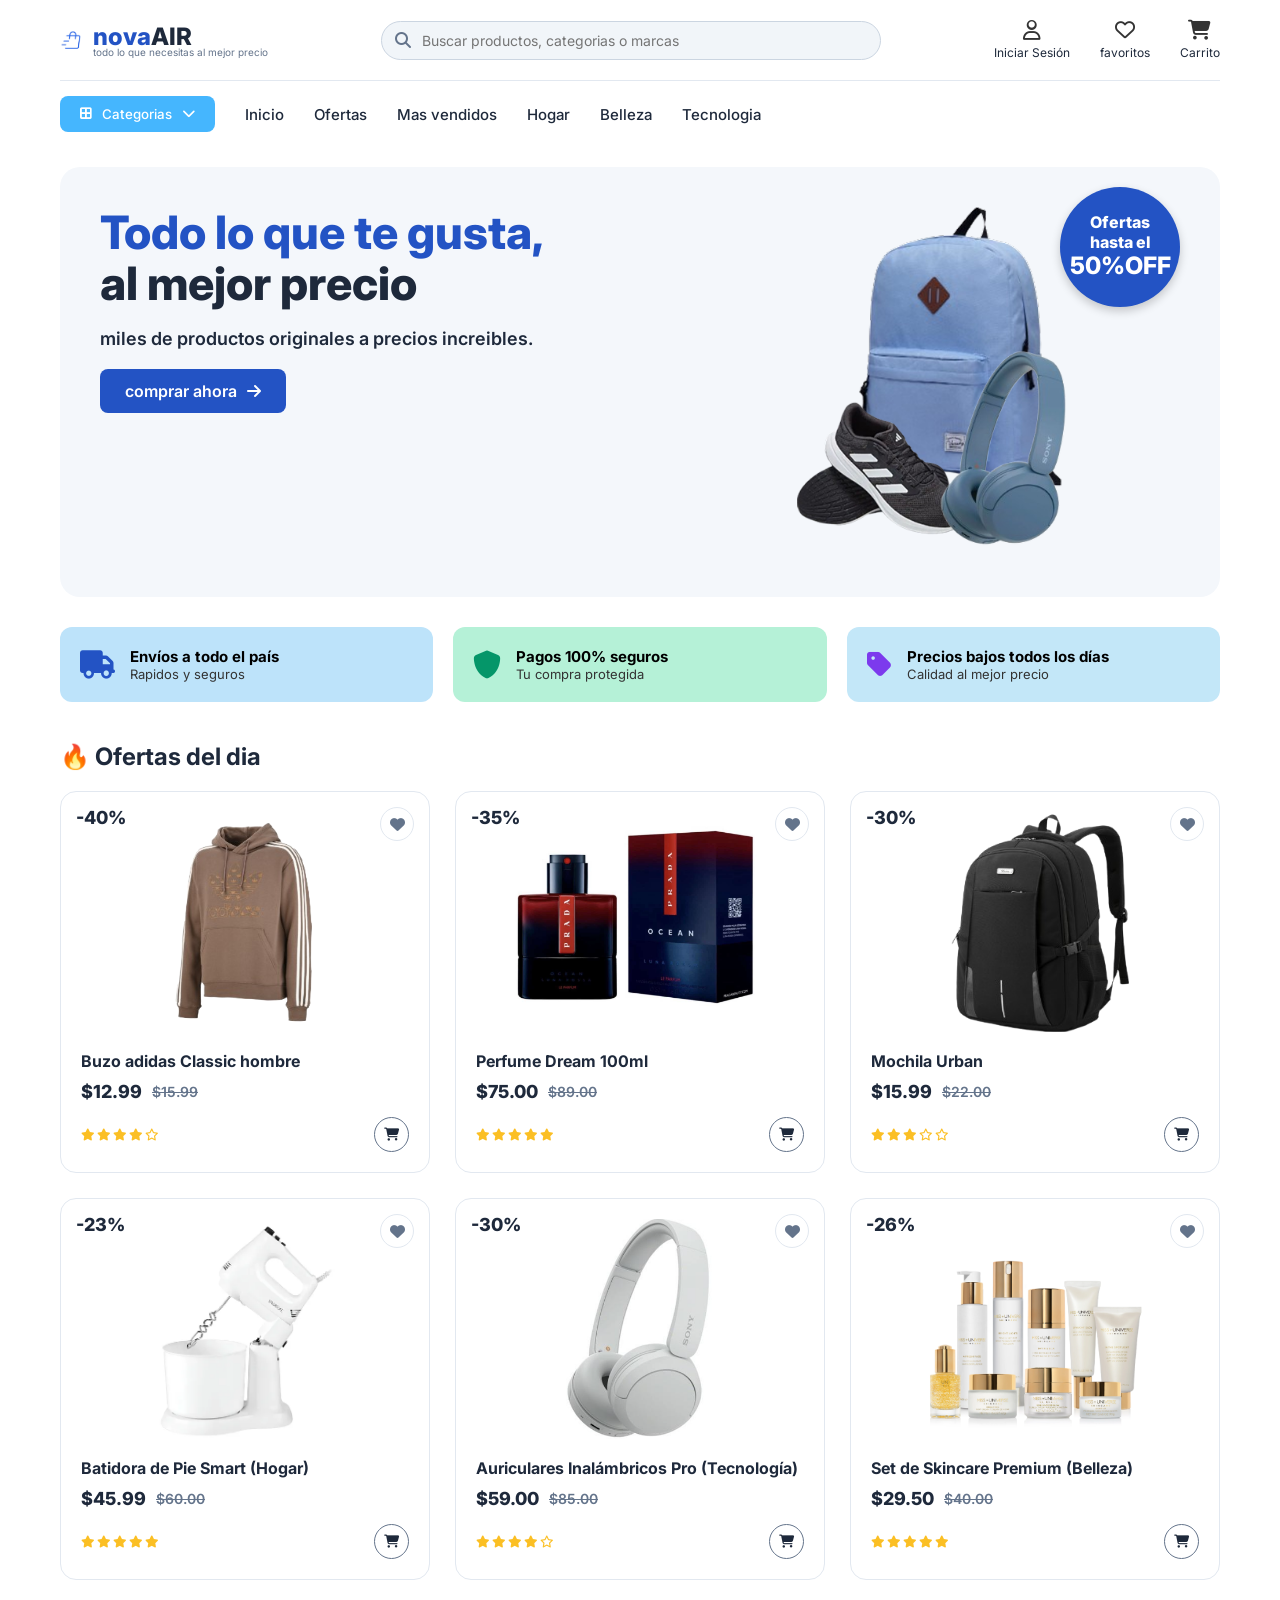
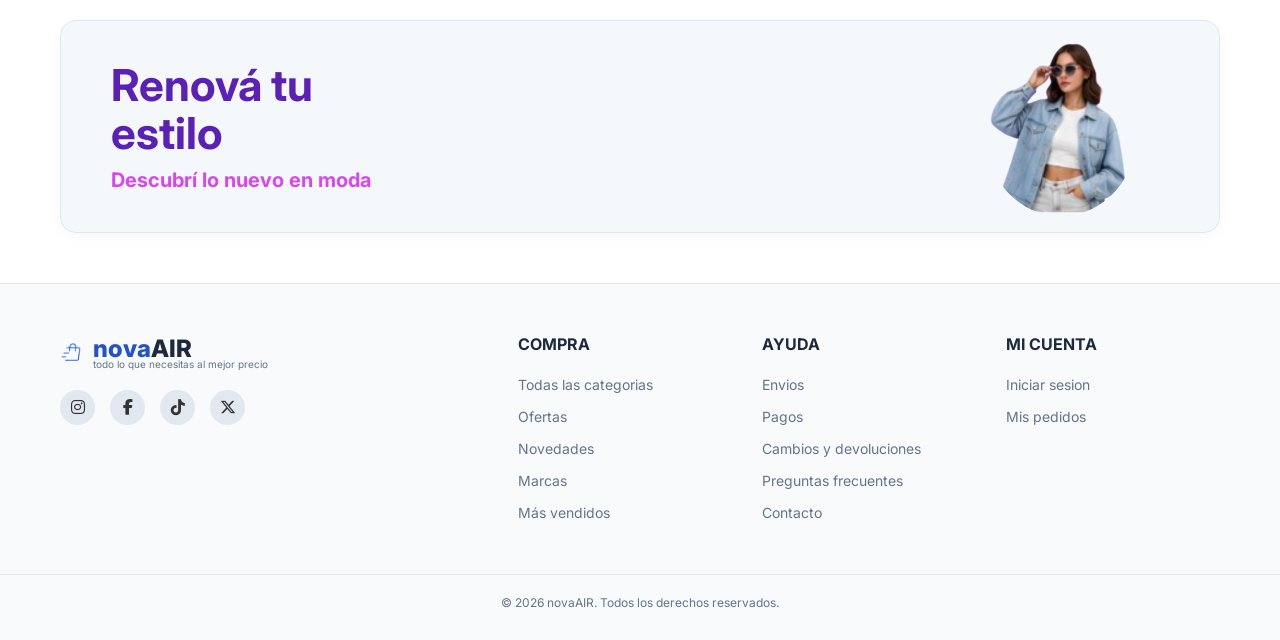
==== index.html @ 514050ff "Bastantes cambios" ====
<!DOCTYPE html>
<html lang="es">
<head>
    <meta charset="UTF-8">
    <meta name="viewport" content="width=device-width, initial-scale=1.0">
    <title>novaAIR - Tienda Online</title>
    <!-- Fuente de Google Fonts -->
    <link href="https://fonts.googleapis.com/css2?family=Inter:wght@400;500;600;700;800&display=swap" rel="stylesheet">
    <!-- Iconos de FontAwesome -->
<link rel="stylesheet" href="https://cdnjs.cloudflare.com/ajax/libs/font-awesome/6.5.2/css/all.min.css">
    <style>
        /* ================= VARIABLES Y RESET ================= */
        :root {
            --primary-blue: #2353C4;
            --light-blue: #45B6FE;
            --bg-light: #F4F7FB;
            --text-dark: #1E293B;
            --text-gray: #64748B;
            --border-color: #E2E8F0;
            --success-green: #059669;
            --danger-red: #E11D48;
        }

        * {
            margin: 0;
            padding: 0;
            box-sizing: border-box;
            font-family: 'Inter', sans-serif;
        }

        body {
            background-color: #ffffff;
            color: var(--text-dark);
        }

        a {
            text-decoration: none;
            color: inherit;
        }

        ul {
            list-style: none;
        }

        button {
            font-family: 'Inter', sans-serif;
        }

        .container {
            max-width: 1200px;
            margin: 0 auto;
            padding: 0 20px;
        }

        /* ================= HEADER ================= */
        .top-header {
            display: flex;
            justify-content: space-between;
            align-items: center;
            padding: 20px 0;
            border-bottom: 1px solid var(--border-color);
        }

        .logo {
            display: flex;
            align-items: center;
            gap: 10px;
        }

        .logo-icon-fallback {
            color: var(--primary-blue);
            font-size: 24px;
        }

        .logo h1 {
            font-size: 24px;
            font-weight: 800;
            color: var(--primary-blue);
            margin-bottom: -5px;
        }

        .logo span {
            color: var(--text-dark);
        }

        .logo p {
            font-size: 10px;
            color: var(--text-gray);
        }
/* --- ESTILOS DEL BUSCADOR UNIFICADO --- */
.search-bar {
    flex: 1;
    max-width: 500px;
    position: relative;
}

.search-bar input {
    width: 100%;
    padding: 10px 16px 10px 40px;
    border-radius: 20px;
    border: 1px solid #CBD5E1;
    background-color: #F1F5F9;
    font-size: 14px;
    outline: none;
}

.search-bar i {
    position: absolute;
    left: 14px;
    top: 50%;
    transform: translateY(-50%);
    color: var(--text-gray); 
}
       
        .user-actions {
            display: flex;
            gap: 30px;
        }

        .action-item {
            display: flex;
            flex-direction: column;
            align-items: center;
            font-size: 12px;
            color: var(--text-dark);
            cursor: pointer;
            background: none;
            border: none;
            position: relative;
        }

        .action-item i {
            font-size: 20px;
            margin-bottom: 5px;
            color: #333;
        }

        .action-item span {
            white-space: nowrap;
            max-width: 90px;
            overflow: hidden;
            text-overflow: ellipsis;
        }

        .badge-count {
            position: absolute;
            top: -6px;
            right: 8px;
            background-color: var(--danger-red);
            color: white;
            font-size: 10px;
            font-weight: 700;
            width: 16px;
            height: 16px;
            border-radius: 50%;
            display: flex;
            align-items: center;
            justify-content: center;
        }

        /* ================= NAVEGACIÓN ================= */
        .navbar {
            display: flex;
            align-items: center;
            padding: 15px 0;
            gap: 30px;
        }

        .btn-categories {
            background-color: var(--light-blue);
            color: white;
            border: none;
            padding: 10px 20px;
            border-radius: 8px;
            font-weight: 500;
            display: flex;
            align-items: center;
            gap: 10px;
            cursor: pointer;
        }

        .nav-links {
            display: flex;
            gap: 30px;
            font-weight: 500;
            font-size: 15px;
        }

        /* ================= HERO SECTION ================= */
        .hero {
            background-color: var(--bg-light);
            border-radius: 20px;
            padding: 40px;
            display: flex;
            justify-content: space-between;
            margin-top: 20px;
            position: relative;
            overflow: hidden;
        }

        .hero-content {
            max-width: 50%;
            z-index: 2;
        }

        .hero h2 {
            font-size: 46px;
            font-weight: 800;
            color: var(--primary-blue);
            line-height: 1.1;
        }

        .hero h2 span {
            color: var(--text-dark);
            display: block;
        }

        .hero p {
            margin: 20px 0;
            font-size: 18px;
            font-weight: 600;
        }

        .btn-primary {
            background-color: var(--primary-blue);
            color: white;
            padding: 12px 25px;
            border-radius: 8px;
            border: none;
            font-weight: 600;
            font-size: 16px;
            display: inline-flex;
            align-items: center;
            gap: 10px;
            cursor: pointer;
        }

        .hero-image-placeholder {
            width: 450px;
            height: 350px;
            background: url('../Assets/banner 1.png') no-repeat center center;
            background-size: contain;
            position: relative;
            z-index: 1;
        }

        .hero-badge {
            position: absolute;
            top: 20px;
            right: 40px;
            background-color: var(--primary-blue);
            color: white;
            width: 120px;
            height: 120px;
            border-radius: 50%;
            display: flex;
            flex-direction: column;
            justify-content: center;
            align-items: center;
            font-weight: 800;
            text-align: center;
            line-height: 1.2;
            box-shadow: 0 4px 10px rgba(0,0,0,0.2);
            z-index: 3;
        }

        .hero-badge span {
            font-size: 24px;
        }

        /* ================= BANNERS DE BENEFICIOS ================= */
        .benefits-banner {
            display: flex;
            gap: 20px;
            margin-top: 30px;
        }

        .benefit-card {
            flex: 1;
            padding: 20px;
            border-radius: 12px;
            display: flex;
            align-items: center;
            gap: 15px;
            cursor: pointer;
            border: none;
            text-align: left;
            transition: transform 0.3s ease, box-shadow 0.3s ease;
        }

        .benefit-card:hover {
            transform: translateY(-5px);
            box-shadow: 0 8px 15px rgba(0,0,0,0.1);
        }

        .benefit-card.blue { background-color: #BDE3FA; }
        .benefit-card.green { background-color: #B5F1D7; }
        .benefit-card.light { background-color: #C3E7F8; }

        .benefit-icon {
            font-size: 28px;
            color: var(--primary-blue);
            display: flex;
            align-items: center;
            justify-content: center;
        }

        .benefit-card.green .benefit-icon {
            color: #059669;
        }
        .benefit-card.light .benefit-icon {
             color: #7C3AED;
        }

        .benefit-text h4 {
            font-size: 15px;
            font-weight: 700;
        }
        .benefit-text p {
            font-size: 13px;
            color: #333;
        }

        /* ================= VENTANA EMERGENTE (MODAL) BASE ================= */
        .modal-overlay {
            display: none;
            position: fixed;
            top: 0;
            left: 0;
            width: 100%;
            height: 100%;
            background-color: rgba(0, 0, 0, 0.5);
            z-index: 9999;
            justify-content: center;
            align-items: center;
            opacity: 0;
            transition: opacity 0.3s ease;
            padding: 20px;
        }

        .modal-overlay.active {
            display: flex;
            opacity: 1;
        }

        .modal-box {
            background-color: #ffffff;
            padding: 30px;
            border-radius: 16px;
            width: 100%;
            max-width: 400px;
            text-align: center;
            position: relative;
            box-shadow: 0 15px 30px rgba(0,0,0,0.2);
            transform: translateY(-30px);
            transition: transform 0.3s ease;
            max-height: 85vh;
            overflow-y: auto;
        }

        .modal-overlay.active .modal-box {
            transform: translateY(0);
        }

        .modal-box.modal-wide {
            max-width: 520px;
            text-align: left;
        }

        .modal-close-btn {
            position: absolute;
            top: 15px;
            right: 15px;
            font-size: 24px;
            cursor: pointer;
            color: var(--text-gray);
            transition: color 0.2s;
            line-height: 1;
        }

        .modal-close-btn:hover {
            color: var(--text-dark);
        }

        .modal-box p {
            font-size: 16px;
            line-height: 1.5;
            color: var(--text-dark);
            margin: 20px 0;
            font-weight: 500;
        }

        .modal-icon-top {
            font-size: 40px;
            color: var(--primary-blue);
            margin-bottom: 5px;
        }

        .modal-title {
            font-size: 20px;
            font-weight: 800;
            margin-top: 10px;
        }

        .modal-btn {
            background-color: var(--primary-blue);
            color: white;
            border: none;
            padding: 10px 30px;
            border-radius: 8px;
            font-weight: 600;
            font-size: 15px;
            cursor: pointer;
            transition: background-color 0.3s;
            width: 100%;
        }

        .modal-btn:hover {
            background-color: #1a4099;
        }

        .modal-btn.secondary {
            background-color: transparent;
            color: var(--text-gray);
            border: 1px solid var(--border-color);
            margin-top: 10px;
        }
        .modal-btn.secondary:hover {
            background-color: var(--bg-light);
        }

        /* ================= LOGIN / REGISTRO ================= */
        .form-group {
            text-align: left;
            margin-bottom: 15px;
        }
        .form-group label {
            display: block;
            font-size: 13px;
            font-weight: 600;
            margin-bottom: 6px;
            color: var(--text-gray);
        }
        .form-group input {
            width: 100%;
            padding: 10px 14px;
            border-radius: 8px;
            border: 1px solid var(--border-color);
            font-size: 14px;
            outline: none;
        }
        .form-group input:focus {
            border-color: var(--primary-blue);
        }
        .form-error {
            color: var(--danger-red);
            font-size: 13px;
            font-weight: 600;
            margin: -10px 0 12px;
            display: none;
        }
        .form-switch {
            text-align: center;
            font-size: 13px;
            color: var(--text-gray);
            margin-top: 15px;
        }
        .form-switch a {
            color: var(--primary-blue);
            font-weight: 700;
            cursor: pointer;
        }

        /* ================= FAVORITOS / CARRITO LISTA ================= */
        .list-empty {
            text-align: center;
            color: var(--text-gray);
            padding: 30px 10px;
        }
        .list-empty i {
            font-size: 36px;
            margin-bottom: 10px;
            display: block;
            color: var(--border-color);
        }

        .mini-item {
            display: flex;
            align-items: center;
            gap: 12px;
            padding: 12px 0;
            border-bottom: 1px solid var(--border-color);
        }
        .mini-item:last-child {
            border-bottom: none;
        }
        .mini-item-icon {
            width: 55px;
            height: 55px;
            border-radius: 10px;
            background: var(--bg-light);
            display: flex;
            align-items: center;
            justify-content: center;
            font-size: 22px;
            color: var(--primary-blue);
            flex-shrink: 0;
        }
        .mini-item-info {
            flex: 1;
            min-width: 0;
        }
        .mini-item-info h5 {
            font-size: 14px;
            font-weight: 700;
            margin-bottom: 3px;
            white-space: nowrap;
            overflow: hidden;
            text-overflow: ellipsis;
        }
        .mini-item-info p {
            font-size: 13px;
            color: var(--text-gray);
            font-weight: 600;
            margin: 0;
        }
        .mini-item-actions {
            display: flex;
            align-items: center;
            gap: 8px;
        }
        .qty-btn {
            width: 24px;
            height: 24px;
            border-radius: 50%;
            border: 1px solid var(--border-color);
            background: white;
            cursor: pointer;
            font-size: 12px;
            display: flex;
            align-items: center;
            justify-content: center;
        }
        .qty-value {
            font-size: 13px;
            font-weight: 700;
            min-width: 16px;
            text-align: center;
        }
        .remove-btn {
            background: none;
            border: none;
            color: var(--danger-red);
            cursor: pointer;
            font-size: 15px;
            margin-left: 4px;
        }

        .cart-total-row {
            display: flex;
            justify-content: space-between;
            align-items: center;
            padding: 15px 0;
            font-weight: 800;
            font-size: 17px;
            border-top: 2px solid var(--text-dark);
            margin-top: 5px;
        }

        /* ================= CONFIRMACIÓN DE COMPRA ================= */
        .order-success-icon {
            width: 70px;
            height: 70px;
            border-radius: 50%;
            background: #D1FAE5;
            color: var(--success-green);
            display: flex;
            align-items: center;
            justify-content: center;
            font-size: 34px;
            margin: 0 auto 15px;
        }
        .order-number {
            background: var(--bg-light);
            border-radius: 10px;
            padding: 12px;
            font-weight: 700;
            font-size: 15px;
            color: var(--primary-blue);
            margin: 10px 0 20px;
        }

        /* ================= OFERTAS DEL DÍA ================= */
        .section-title {
            margin: 40px 0 20px;
            font-size: 24px;
            display: flex;
            align-items: center;
            gap: 10px;
        }

        .products-grid {
            display: grid;
            grid-template-columns: repeat(3, 1fr);
            gap: 25px;
        }

        .product-card {
            border: 1px solid var(--border-color);
            border-radius: 16px;
            padding: 20px;
            position: relative;
            background: white;
            transition: box-shadow 0.3s ease;
        }

        .product-card:hover {
            box-shadow: 0 10px 25px rgba(0,0,0,0.05);
        }

        .discount-badge {
            position: absolute;
            top: 15px;
            left: 15px;
            font-size: 18px;
            font-weight: 800;
            color: var(--text-dark);
            z-index: 10;
        }

        .favorite-toggle {
            position: absolute;
            top: 15px;
            right: 15px;
            z-index: 10;
            background: white;
            border: 1px solid var(--border-color);
            width: 34px;
            height: 34px;
            border-radius: 50%;
            display: flex;
            align-items: center;
            justify-content: center;
            cursor: pointer;
            color: var(--text-gray);
            font-size: 15px;
            transition: transform 0.15s ease, color 0.2s ease, border-color 0.2s ease;
        }
        .favorite-toggle:hover {
            transform: scale(1.08);
        }
        .favorite-toggle.active {
            color: var(--danger-red);
            border-color: var(--danger-red);
        }

        .product-image {
            width: 100%;
            height: 220px;
            object-fit: contain;
            margin-bottom: 15px;
        }

        .product-title {
            font-size: 16px;
            font-weight: 700;
            margin-bottom: 10px;
        }

        .product-prices {
            display: flex;
            align-items: center;
            gap: 10px;
            margin-bottom: 15px;
        }

        .price-current {
            font-size: 18px;
            font-weight: 800;
        }

        .price-old {
            font-size: 14px;
            color: var(--text-gray);
            text-decoration: line-through;
            font-weight: 600;
        }

        .product-footer {
            display: flex;
            justify-content: space-between;
            align-items: center;
        }

        .stars {
            color: #FBBF24;
            font-size: 12px;
        }

        .stars i { margin-right: 2px; }

        .btn-cart {
            background: transparent;
            border: 1px solid var(--text-gray);
            border-radius: 50%;
            width: 35px;
            height: 35px;
            display: flex;
            align-items: center;
            justify-content: center;
            cursor: pointer;
            color: var(--text-dark);
            transition: background-color 0.2s ease, color 0.2s ease, border-color 0.2s ease;
        }
        .btn-cart:hover {
            background-color: var(--primary-blue);
            border-color: var(--primary-blue);
            color: white;
        }
        .btn-cart.added {
            background-color: var(--success-green);
            border-color: var(--success-green);
            color: white;
        }

        /* ================= BANNER RENOVÁ TU ESTILO ================= */
        .promo-banner {
            background: #F4F8FB;
            border: 1px solid #E2E8F0;
            box-shadow: 0 4px 15px rgba(0,0,0,0.03);
            border-radius: 16px;
            margin-top: 40px;
            padding: 40px 50px;
            display: flex;
            justify-content: space-between;
            align-items: center;
            min-height: 200px;
            position: relative;
            overflow: hidden;
        }

        .promo-text h3 {
            font-size: 44px;
            color: #5B21B6;
            line-height: 1.1;
        }

        .promo-text p {
            font-size: 20px;
            color: #D946EF;
            font-weight: 700;
            margin-top: 10px;
        }

        .promo-image {
            position: absolute;
            right: 80px;
            top: 50%;
            transform: translateY(-50%);
            height: 85%;
            object-fit: contain;
        }

        /* ================= FOOTER ================= */
        .footer {
            background-color: #F8FAFC;
            padding: 50px 0 30px;
            margin-top: 50px;
            border-top: 1px solid var(--border-color);
        }

        .footer-content {
            display: grid;
            grid-template-columns: 2fr 1fr 1fr 1fr;
            gap: 30px;
        }

        .footer-col h4 {
            font-size: 16px;
            font-weight: 700;
            margin-bottom: 20px;
            text-transform: uppercase;
        }

        .footer-col ul li {
            margin-bottom: 12px;
        }

        .footer-col ul li a,
        .footer-col ul li button {
            color: var(--text-gray);
            font-size: 14px;
            transition: color 0.3s;
            background: none;
            border: none;
            cursor: pointer;
            padding: 0;
            text-align: left;
            font-family: 'Inter', sans-serif;
        }

        .footer-col ul li a:hover,
        .footer-col ul li button:hover {
            color: var(--primary-blue);
        }

        .footer-bottom {
            text-align: center;
            font-size: 12px;
            color: var(--text-gray);
            margin-top: 40px;
            padding-top: 20px;
            border-top: 1px solid var(--border-color);
        }

        .social-icons {
            display: flex;
            gap: 15px;
            margin-top: 20px;
        }

        .social-icons a {
            display: flex;
            align-items: center;
            justify-content: center;
            width: 35px;
            height: 35px;
            background-color: #E2E8F0;
            border-radius: 50%;
            color: #333;
            font-size: 16px;
            transition: background-color 0.2s ease, color 0.2s ease;
        }
        .social-icons a:hover {
            background-color: var(--primary-blue);
            color: white;
        }

        /* Toast de notificación */
        #toast {
            position: fixed;
            bottom: 25px;
            left: 50%;
            transform: translateX(-50%) translateY(20px);
            background: var(--text-dark);
            color: white;
            padding: 12px 22px;
            border-radius: 30px;
            font-size: 14px;
            font-weight: 600;
            display: flex;
            align-items: center;
            gap: 10px;
            z-index: 10000;
            opacity: 0;
            pointer-events: none;
            transition: opacity 0.25s ease, transform 0.25s ease;
        }
        #toast.show {
            opacity: 1;
            transform: translateX(-50%) translateY(0);
        }
        #toast i {
            color: #34D399;
        }
    </style>
</head>
<body>

    <div class="container">
        <!-- HEADER PRINCIPAL -->
        <header class="top-header">
            <a href="index.html" class="logo" style="text-decoration:none;">
                <img src="../Assets/Logo nova air.png" alt="Icono novaAIR" style="height: 24px;">
                <div>
                    <h1>nova<span>AIR</span></h1>
                    <p>todo lo que necesitas al mejor precio</p>
                </div>
            </a>

            <div class="search-bar">
                <div class="search-icon-bg">
                    <i class="fa-solid fa-magnifying-glass"></i>
                </div>
                <input type="text" placeholder="Buscar productos, categorias o marcas">
            </div>

            <div class="user-actions">
                <button class="action-item" id="btnLogin" onclick="onUserIconClick()">
                    <i class="fa-regular fa-user"></i>
                    <span id="userLabel">Iniciar Sesión</span>
                </button>
                <button class="action-item" onclick="abrirFavoritos()">
                    <i class="fa-regular fa-heart"></i>
                    <span>favoritos</span>
                    <span class="badge-count" id="favBadge" style="display:none;">0</span>
                </button>
                <button class="action-item" onclick="abrirCarrito()">
                    <i class="fa-solid fa-cart-shopping"></i>
                    <span>Carrito</span>
                    <span class="badge-count" id="cartBadge" style="display:none;">0</span>
                </button>
            </div>
        </header>

        <!-- BARRA DE NAVEGACIÓN -->
        <nav class="navbar">
            <button class="btn-categories">
                <i class="fa-solid fa-border-all"></i> Categorias <i class="fa-solid fa-chevron-down"></i>
            </button>
            <ul class="nav-links">
                <li><a href="index.html">Inicio</a></li>
                <li><a href="ofertas.html">Ofertas</a></li>
                <li><a href="mas-vendidos.html">Mas vendidos</a></li>
                <li><a href="hogar.html">Hogar</a></li>
                <li><a href="ofertas.html">Belleza</a></li>
                <li><a href="tecnologia.html">Tecnologia</a></li>
            </ul>
        </nav>

        <main>
            <!-- SECCIÓN HERO -->
            <section class="hero">
                <div class="hero-content">
                    <h2>Todo lo que te gusta,<br><span>al mejor precio</span></h2>
                    <p>miles de productos originales a precios increibles.</p>
                    <button class="btn-primary" onclick="document.getElementById('ofertas').scrollIntoView({behavior:'smooth'})">
                        comprar ahora <i class="fa-solid fa-arrow-right"></i>
                    </button>
                </div>

                <div class="hero-image-placeholder"></div>

                <div class="hero-badge">
                    Ofertas<br>hasta el<br><span>50%OFF</span>
                </div>
            </section>

            <!-- BANNERS DE BENEFICIOS -->
            <section class="benefits-banner">
                <button class="benefit-card blue" onclick="mostrarInfo('fa-solid fa-truck', 'Envíos a todo el país', '¡Recibe tus productos en la puerta de tu casa en menos de 24/48 horas para que disfrutes tu compra cuanto antes!')">
                    <div class="benefit-icon"><i class="fa-solid fa-truck"></i></div>
                    <div class="benefit-text">
                        <h4>Envíos a todo el país</h4>
                        <p>Rapidos y seguros</p>
                    </div>
                </button>

                <button class="benefit-card green" onclick="mostrarInfo('fa-solid fa-shield', 'Pagos 100% seguros', 'Utilizamos tecnología de encriptación avanzada. Tus datos y tu dinero están totalmente protegidos en cada transacción.')">
                    <div class="benefit-icon"><i class="fa-solid fa-shield"></i></div>
                    <div class="benefit-text">
                        <h4>Pagos 100% seguros</h4>
                        <p>Tu compra protegida</p>
                    </div>
                </button>

                <button class="benefit-card light" onclick="mostrarInfo('fa-solid fa-tag', 'Precios bajos todos los días', '¿No era lo que esperabas? Tienes 30 días para devolver o cambiar tu producto sin ningún costo adicional ni papeleos.')">
                    <div class="benefit-icon"><i class="fa-solid fa-tag"></i></div>
                    <div class="benefit-text">
                        <h4>Precios bajos todos los días</h4>
                        <p>Calidad al mejor precio</p>
                    </div>
                </button>
            </section>

            <!-- OFERTAS DEL DÍA -->
            <h3 class="section-title" id="ofertas">🔥 Ofertas del dia</h3>
            <section class="products-grid" id="productsGrid">
                <!-- Los productos se generan dinámicamente con JavaScript -->
            </section>

            <!-- BANNER INFERIOR -->
            <section class="promo-banner">
                <div class="promo-text">
                    <h3>Renová tu<br>estilo</h3>
                    <p>Descubrí lo nuevo en moda</p>
                </div>
                <img src="Assets/chica banner 2.png" alt="Moda" class="promo-image" style="object-fit: cover; border-radius: 50%;">
            </section>
        </main>
    </div>

    <!-- FOOTER -->
    <footer class="footer">
        <div class="container footer-content">
            <div class="footer-col">
                <div class="logo">
<img src="../Assets/Logo nova air.png" alt="Icono novaAIR" style="height: 24px;">                    <div>
                        <h1>nova<span>AIR</span></h1>
                        <p>todo lo que necesitas al mejor precio</p>
                    </div>
                </div>
                <div class="social-icons">
                    <a href="https://www.instagram.com" target="_blank" rel="noopener noreferrer" title="Instagram"><i class="fa-brands fa-instagram"></i></a>
                    <a href="https://www.facebook.com" target="_blank" rel="noopener noreferrer" title="Facebook"><i class="fa-brands fa-facebook-f"></i></a>
                    <a href="https://www.tiktok.com" target="_blank" rel="noopener noreferrer" title="TikTok"><i class="fa-brands fa-tiktok"></i></a>
                    <a href="https://www.x.com" target="_blank" rel="noopener noreferrer" title="X (Twitter)"><i class="fa-brands fa-x-twitter"></i></a>
                </div>
            </div>

            <div class="footer-col">
                <h4>COMPRA</h4>
                <ul>
                    <li><button onclick="document.querySelector('.btn-categories').click()">Todas las categorias</button></li>
                    <li><a href="ofertas.html">Ofertas</a></li>
                    <li><button onclick="mostrarInfo('fa-solid fa-sparkles', 'Novedades', 'Todas las semanas sumamos productos nuevos a nuestro catálogo. ¡Volvé pronto para verlos primero!')">Novedades</button></li>
                    <li><button onclick="mostrarInfo('fa-solid fa-copyright', 'Marcas', 'Trabajamos únicamente con marcas originales y proveedores verificados para garantizar la calidad de cada producto.')">Marcas</button></li>
                    <li><a href="mas-vendidos.html">Más vendidos</a></li>
                </ul>
            </div>

            <div class="footer-col">
                <h4>AYUDA</h4>
                <ul>
                    <li><button onclick="mostrarInfo('fa-solid fa-truck', 'Envíos', 'Realizamos envíos a todo el país en 24/48 horas. El costo de envío se calcula automáticamente al finalizar tu compra según tu ubicación.')">Envios</button></li>
                    <li><button onclick="mostrarInfo('fa-solid fa-credit-card', 'Pagos', 'Aceptamos tarjetas de crédito, débito y pagos contra entrega. Todas las transacciones están protegidas con encriptación de extremo a extremo.')">Pagos</button></li>
                    <li><button onclick="mostrarInfo('fa-solid fa-rotate-left', 'Cambios y devoluciones', 'Tienes 30 días desde la recepción de tu pedido para solicitar un cambio o devolución sin costo adicional.')">Cambios y devoluciones</button></li>
                    <li><button onclick="mostrarInfo('fa-solid fa-circle-question', 'Preguntas frecuentes', '¿Tienes dudas sobre tu pedido, pagos o envíos? Visita nuestro centro de ayuda o escríbenos y te responderemos en menos de 24 horas.')">Preguntas frecuentes</button></li>
                    <li><button onclick="mostrarInfo('fa-solid fa-headset', 'Contacto', 'Escríbenos a soporte@novaair.com o al chat en línea, disponible de lunes a sábado de 8:00 a.m. a 6:00 p.m.')">Contacto</button></li>
                </ul>
            </div>

            <div class="footer-col">
                <h4>MI CUENTA</h4>
                <ul>
                    <li><button onclick="onUserIconClick()" id="footerLoginBtn">Iniciar sesion</button></li>
                    <li><button onclick="verPedidos()">Mis pedidos</button></li>
                </ul>
            </div>
        </div>
        <div class="footer-bottom">
            © 2026 novaAIR. Todos los derechos reservados.
        </div>
    </footer>

    <!-- ============ MODAL GENÉRICO DE INFORMACIÓN ============ -->
    <div id="infoModal" class="modal-overlay">
        <div class="modal-box">
            <span class="modal-close-btn" onclick="cerrarModal('infoModal')">&times;</span>
            <i id="infoModalIcon" class="modal-icon-top fa-solid fa-circle-info"></i>
            <h3 id="infoModalTitle" class="modal-title">Información</h3>
            <p id="infoModalText">Este es un mensaje de prueba.</p>
            <button class="modal-btn" onclick="cerrarModal('infoModal')">Aceptar</button>
        </div>
    </div>

    <!-- ============ MODAL DE LOGIN / REGISTRO ============ -->
    <div id="loginModal" class="modal-overlay">
        <div class="modal-box">
            <span class="modal-close-btn" onclick="cerrarModal('loginModal')">&times;</span>
            <i class="fa-regular fa-circle-user modal-icon-top"></i>
            <h3 class="modal-title" id="loginModalTitle">Iniciar sesión</h3>

            <div id="loginFields">
                <div class="form-group" id="nameFieldGroup" style="display:none;">
                    <label>Nombre</label>
                    <input type="text" id="regName" placeholder="Tu nombre">
                </div>
                <div class="form-group">
                    <label>Correo electrónico</label>
                    <input type="email" id="loginEmail" placeholder="tucorreo@ejemplo.com">
                </div>
                <div class="form-group">
                    <label>Contraseña</label>
                    <input type="password" id="loginPassword" placeholder="••••••••">
                </div>
                <p class="form-error" id="loginError">Completa todos los campos para continuar.</p>
                <button class="modal-btn" id="loginSubmitBtn" onclick="procesarLogin()">Iniciar sesión</button>
            </div>

            <p class="form-switch">
                <span id="switchLoginText">¿No tienes cuenta? <a onclick="cambiarModoLogin(true)">Regístrate</a></span>
                <span id="switchRegisterText" style="display:none;">¿Ya tienes cuenta? <a onclick="cambiarModoLogin(false)">Inicia sesión</a></span>
            </p>
        </div>
    </div>

    <!-- ============ MODAL DE SESIÓN ACTIVA ============ -->
    <div id="accountModal" class="modal-overlay">
        <div class="modal-box">
            <span class="modal-close-btn" onclick="cerrarModal('accountModal')">&times;</span>
            <i class="fa-regular fa-circle-user modal-icon-top"></i>
            <h3 class="modal-title">¡Hola, <span id="accountUserName">Usuario</span>!</h3>
            <p>Sesión iniciada correctamente. Desde aquí puedes revisar tus pedidos o cerrar tu sesión.</p>
            <button class="modal-btn" onclick="cerrarModal('accountModal'); verPedidos();">Ver mis pedidos</button>
            <button class="modal-btn secondary" onclick="cerrarSesion()">Cerrar sesión</button>
        </div>
    </div>

    <!-- ============ MODAL DE FAVORITOS ============ -->
    <div id="favModal" class="modal-overlay">
        <div class="modal-box modal-wide">
            <span class="modal-close-btn" onclick="cerrarModal('favModal')">&times;</span>
            <h3 class="modal-title" style="text-align:center; margin-bottom: 10px;"><i class="fa-solid fa-heart" style="color:var(--danger-red);"></i> Tus favoritos</h3>
            <div id="favList"></div>
        </div>
    </div>

    <!-- ============ MODAL DE CARRITO ============ -->
    <div id="cartModal" class="modal-overlay">
        <div class="modal-box modal-wide">
            <span class="modal-close-btn" onclick="cerrarModal('cartModal')">&times;</span>
            <h3 class="modal-title" style="text-align:center; margin-bottom: 10px;"><i class="fa-solid fa-cart-shopping"></i> Tu carrito</h3>
            <div id="cartList"></div>
            <div id="cartTotalWrap" style="display:none;">
                <div class="cart-total-row">
                    <span>Total</span>
                    <span id="cartTotalValue">$0.00</span>
                </div>
                <button class="modal-btn" onclick="irACheckout()">Finalizar compra</button>
            </div>
        </div>
    </div>

    <!-- ============ MODAL DE CONFIRMACIÓN DE COMPRA ============ -->
    <div id="checkoutModal" class="modal-overlay">
        <div class="modal-box">
            <span class="modal-close-btn" onclick="cerrarModal('checkoutModal')">&times;</span>
            <i class="fa-solid fa-box-open modal-icon-top"></i>
            <h3 class="modal-title">Confirmar pedido</h3>
            <p>Estás a punto de comprar <strong id="checkoutCount">0</strong> producto(s) por un total de <strong id="checkoutTotal">$0.00</strong>. Se simulará el pago con tu método guardado.</p>
            <button class="modal-btn" onclick="confirmarCompra()">Confirmar y pagar</button>
            <button class="modal-btn secondary" onclick="cerrarModal('checkoutModal')">Cancelar</button>
        </div>
    </div>

    <!-- ============ MODAL DE ÉXITO DE COMPRA ============ -->
    <div id="successModal" class="modal-overlay">
        <div class="modal-box">
            <span class="modal-close-btn" onclick="cerrarModal('successModal')">&times;</span>
            <div class="order-success-icon"><i class="fa-solid fa-check"></i></div>
            <h3 class="modal-title">¡Compra realizada!</h3>
            <p>Gracias por tu compra. Te enviamos la confirmación a tu correo y comenzaremos a preparar tu pedido.</p>
            <div class="order-number" id="orderNumberText">Pedido #000000</div>
            <button class="modal-btn" onclick="cerrarModal('successModal')">Seguir comprando</button>
        </div>
    </div>

    <!-- ============ MODAL DE MIS PEDIDOS ============ -->
    <div id="ordersModal" class="modal-overlay">
        <div class="modal-box modal-wide">
            <span class="modal-close-btn" onclick="cerrarModal('ordersModal')">&times;</span>
            <h3 class="modal-title" style="text-align:center; margin-bottom: 10px;"><i class="fa-solid fa-receipt"></i> Mis pedidos</h3>
            <div id="ordersList"></div>
        </div>
    </div>

    <!-- Notificación tipo toast -->
    <div id="toast"><i class="fa-solid fa-circle-check"></i><span id="toastText">Listo</span></div>

    <!-- SCRIPT PRINCIPAL -->
    <script>
        /* =====================================================
           ESTADO DE LA APLICACIÓN (en memoria, se reinicia al recargar)
           ===================================================== */
        const state = {
            user: null,              // { name, email }
            favorites: new Set(),    // ids de productos favoritos
            cart: {},                // { id: cantidad }
            orders: [],              // pedidos simulados
            registeredUser: null,    // { name, email, password } — cuenta "registrada" en esta sesión
            loginMode: 'login'       // 'login' | 'register'
        };

        /* Catálogo de productos */
       /* Catálogo de productos */
        const products = [
            {
                id: 'p1',
                title: 'Buzo adidas Classic hombre',
                image: 'Assets/sueter banner 2.png',
                priceCurrent: 12.99,
                priceOld: 15.99,
                discount: '-40%',
                stars: 4
            },
            {
                id: 'p2',
                title: 'Perfume Dream 100ml',
                image: "Assets/Perfume Ocean 100ml.png",
                priceCurrent: 75.00,
                priceOld: 89.00,
                discount: '-35%',
                stars: 5
            },
            {
                id: 'p3',
                title: 'Mochila Urban',
                image: "Assets/mochila negra producto.png",
                priceCurrent: 15.99,
                priceOld: 22.00,
                discount: '-30%',
                stars: 3
            },
            // NUEVA FILA: Hogar, Tecnología y Belleza
            {
                id: 'p4',
                title: 'Batidora de Pie Smart (Hogar)',
                image: "Assets/Batidora Smart .png",
                priceCurrent: 45.99,
                priceOld: 60.00,
                discount: '-23%',
                stars: 5
            },
            {
                id: 'p5',
                title: 'Auriculares Inalámbricos Pro (Tecnología)',
                image: "Assets/Auriculares inalámbricos sony.png",
                priceCurrent: 59.00,
                priceOld: 85.00,
                discount: '-30%',
                stars: 4
            },
            {
                id: 'p6',
                title: 'Set de Skincare Premium (Belleza)',
                image: "Assets/Set de belleza.png",
                priceCurrent: 29.50,
                priceOld: 40.00,
                discount: '-26%',
                stars: 5
            }
        ];

        /* =====================================================
           RENDER DE PRODUCTOS
           ===================================================== */
        function renderStars(count) {
            let html = '';
            for (let i = 0; i < 5; i++) {
                html += i < count ? '<i class="fa-solid fa-star"></i>' : '<i class="fa-regular fa-star"></i>';
            }
            return html;
        }

        function renderProducts() {
            const grid = document.getElementById('productsGrid');
            grid.innerHTML = products.map(p => `
                <article class="product-card">
                    <div class="discount-badge">${p.discount}</div>
                    <button class="favorite-toggle ${state.favorites.has(p.id) ? 'active' : ''}" id="fav-${p.id}" onclick="toggleFavorite('${p.id}')" title="Agregar a favoritos">
                        <i class="fa-solid fa-heart"></i>
                    </button>
                    <img src="${p.image}" alt="${p.title}" class="product-image">
                    <h4 class="product-title">${p.title}</h4>
                    <div class="product-prices">
                        <span class="price-current">$${p.priceCurrent.toFixed(2)}</span>
                        <span class="price-old">$${p.priceOld.toFixed(2)}</span>
                    </div>
                    <div class="product-footer">
                        <div class="stars">${renderStars(p.stars)}</div>
                        <button class="btn-cart" id="cartbtn-${p.id}" onclick="addToCart('${p.id}')" title="Agregar al carrito">
                            <i class="fa-solid fa-cart-shopping"></i>
                        </button>
                    </div>
                </article>
            `).join('');
        }

        /* =====================================================
           UTILIDADES: MODALES Y TOAST
           ===================================================== */
        function abrirModal(id) {
            document.getElementById(id).classList.add('active');
        }
        function cerrarModal(id) {
            document.getElementById(id).classList.remove('active');
        }
        function mostrarInfo(icono, titulo, texto) {
            document.getElementById('infoModalIcon').className = 'modal-icon-top ' + icono;
            document.getElementById('infoModalTitle').textContent = titulo;
            document.getElementById('infoModalText').textContent = texto;
            abrirModal('infoModal');
        }
        let toastTimer = null;
        function mostrarToast(texto) {
            const toast = document.getElementById('toast');
            document.getElementById('toastText').textContent = texto;
            toast.classList.add('show');
            clearTimeout(toastTimer);
            toastTimer = setTimeout(() => toast.classList.remove('show'), 2200);
        }

        // Cerrar modal al hacer clic fuera de la caja
        document.querySelectorAll('.modal-overlay').forEach(overlay => {
            overlay.addEventListener('click', (e) => {
                if (e.target === overlay) overlay.classList.remove('active');
            });
        });

        /* =====================================================
           LOGIN / SESIÓN
           ===================================================== */
        function onUserIconClick() {
            if (state.user) {
                document.getElementById('accountUserName').textContent = state.user.name;
                abrirModal('accountModal');
            } else {
                cambiarModoLogin(false);
                abrirModal('loginModal');
            }
        }

        function cambiarModoLogin(esRegistro) {
            state.loginMode = esRegistro ? 'register' : 'login';
            document.getElementById('nameFieldGroup').style.display = esRegistro ? 'block' : 'none';
            document.getElementById('loginModalTitle').textContent = esRegistro ? 'Crear cuenta' : 'Iniciar sesión';
            document.getElementById('loginSubmitBtn').textContent = esRegistro ? 'Crear cuenta' : 'Iniciar sesión';
            document.getElementById('switchLoginText').style.display = esRegistro ? 'none' : 'inline';
            document.getElementById('switchRegisterText').style.display = esRegistro ? 'inline' : 'none';
            document.getElementById('loginError').style.display = 'none';
        }

        function procesarLogin() {
            const email = document.getElementById('loginEmail').value.trim();
            const password = document.getElementById('loginPassword').value.trim();
            const errorEl = document.getElementById('loginError');

            if (state.loginMode === 'register') {
                const name = document.getElementById('regName').value.trim();
                if (!name || !email || !password) {
                    errorEl.textContent = 'Completa todos los campos para continuar.';
                    errorEl.style.display = 'block';
                    return;
                }
                state.registeredUser = { name, email, password };
                state.user = { name, email };
                mostrarToast('Cuenta creada. ¡Bienvenido/a, ' + name + '!');
            } else {
                if (!email || !password) {
                    errorEl.textContent = 'Ingresa tu correo y contraseña.';
                    errorEl.style.display = 'block';
                    return;
                }
                // Simulación simple: si hay una cuenta registrada, valida contra ella;
                // si no, acepta el inicio de sesión igualmente para efectos de demo.
                if (state.registeredUser && state.registeredUser.email === email && state.registeredUser.password !== password) {
                    errorEl.textContent = 'Contraseña incorrecta. Intenta de nuevo.';
                    errorEl.style.display = 'block';
                    return;
                }
                const name = (state.registeredUser && state.registeredUser.email === email)
                    ? state.registeredUser.name
                    : email.split('@')[0];
                state.user = { name, email };
                mostrarToast('¡Bienvenido/a de nuevo, ' + name + '!');
            }

            errorEl.style.display = 'none';
            document.getElementById('loginEmail').value = '';
            document.getElementById('loginPassword').value = '';
            document.getElementById('regName').value = '';
            actualizarUI();
            cerrarModal('loginModal');
        }

        function cerrarSesion() {
            state.user = null;
            cerrarModal('accountModal');
            actualizarUI();
            mostrarToast('Sesión cerrada correctamente.');
        }

        function actualizarUI() {
            const label = document.getElementById('userLabel');
            const footerBtn = document.getElementById('footerLoginBtn');
            if (state.user) {
                label.textContent = state.user.name.split(' ')[0];
                footerBtn.textContent = 'Mi cuenta (' + state.user.name.split(' ')[0] + ')';
            } else {
                label.textContent = 'Iniciar Sesión';
                footerBtn.textContent = 'Iniciar sesion';
            }
        }

        /* =====================================================
           FAVORITOS
           ===================================================== */
        function toggleFavorite(id) {
            const btn = document.getElementById('fav-' + id);
            if (state.favorites.has(id)) {
                state.favorites.delete(id);
                btn.classList.remove('active');
                mostrarToast('Eliminado de favoritos.');
            } else {
                state.favorites.add(id);
                btn.classList.add('active');
                mostrarToast('Agregado a favoritos.');
            }
            actualizarBadges();
        }

        function abrirFavoritos() {
            const list = document.getElementById('favList');
            const favProducts = products.filter(p => state.favorites.has(p.id));

            if (favProducts.length === 0) {
                list.innerHTML = `
                    <div class="list-empty">
                        <i class="fa-regular fa-heart"></i>
                        Todavía no agregaste productos a tus favoritos.
                    </div>`;
            } else {
                list.innerHTML = favProducts.map(p => `
                    <div class="mini-item">
                        <div class="mini-item-icon"><img src="${p.image}" alt="${p.title}" style="width:100%;height:100%;object-fit:contain;border-radius:10px;"></div>
                        <div class="mini-item-info">
                            <h5>${p.title}</h5>
                            <p>$${p.priceCurrent.toFixed(2)}</p>
                        </div>
                        <div class="mini-item-actions">
                            <button class="qty-btn" title="Agregar al carrito" onclick="addToCart('${p.id}')"><i class="fa-solid fa-cart-plus"></i></button>
                            <button class="remove-btn" title="Quitar de favoritos" onclick="toggleFavorite('${p.id}'); abrirFavoritos();"><i class="fa-solid fa-trash"></i></button>
                        </div>
                    </div>
                `).join('');
            }
            abrirModal('favModal');
        }

        /* =====================================================
           CARRITO
           ===================================================== */
        function addToCart(id) {
            state.cart[id] = (state.cart[id] || 0) + 1;
            actualizarBadges();

            const btn = document.getElementById('cartbtn-' + id);
            if (btn) {
                btn.classList.add('added');
                btn.innerHTML = '<i class="fa-solid fa-check"></i>';
                setTimeout(() => {
                    btn.classList.remove('added');
                    btn.innerHTML = '<i class="fa-solid fa-cart-shopping"></i>';
                }, 900);
            }
            const product = products.find(p => p.id === id);
            mostrarToast('"' + product.title + '" agregado al carrito.');
        }

        function cambiarCantidad(id, delta) {
            if (!state.cart[id]) return;
            state.cart[id] += delta;
            if (state.cart[id] <= 0) delete state.cart[id];
            actualizarBadges();
            abrirCarrito();
        }

        function quitarDelCarrito(id) {
            delete state.cart[id];
            actualizarBadges();
            abrirCarrito();
        }

        function calcularTotalCarrito() {
            return Object.entries(state.cart).reduce((total, [id, qty]) => {
                const product = products.find(p => p.id === id);
                return total + (product ? product.priceCurrent * qty : 0);
            }, 0);
        }

        function abrirCarrito() {
            const list = document.getElementById('cartList');
            const totalWrap = document.getElementById('cartTotalWrap');
            const entries = Object.entries(state.cart);

            if (entries.length === 0) {
                list.innerHTML = `
                    <div class="list-empty">
                        <i class="fa-solid fa-cart-shopping"></i>
                        Tu carrito está vacío. ¡Agrega productos para comenzar!
                    </div>`;
                totalWrap.style.display = 'none';
            } else {
                list.innerHTML = entries.map(([id, qty]) => {
                    const p = products.find(prod => prod.id === id);
                    return `
                    <div class="mini-item">
                        <div class="mini-item-icon"><img src="${p.image}" alt="${p.title}" style="width:100%;height:100%;object-fit:contain;border-radius:10px;"></div>
                        <div class="mini-item-info">
                            <h5>${p.title}</h5>
                            <p>$${p.priceCurrent.toFixed(2)} c/u</p>
                        </div>
                        <div class="mini-item-actions">
                            <button class="qty-btn" onclick="cambiarCantidad('${id}', -1)">−</button>
                            <span class="qty-value">${qty}</span>
                            <button class="qty-btn" onclick="cambiarCantidad('${id}', 1)">+</button>
                            <button class="remove-btn" onclick="quitarDelCarrito('${id}')"><i class="fa-solid fa-trash"></i></button>
                        </div>
                    </div>`;
                }).join('');
                document.getElementById('cartTotalValue').textContent = '$' + calcularTotalCarrito().toFixed(2);
                totalWrap.style.display = 'block';
            }
            abrirModal('cartModal');
        }

        function actualizarBadges() {
            const favCount = state.favorites.size;
            const favBadge = document.getElementById('favBadge');
            favBadge.textContent = favCount;
            favBadge.style.display = favCount > 0 ? 'flex' : 'none';

            const cartCount = Object.values(state.cart).reduce((a, b) => a + b, 0);
            const cartBadge = document.getElementById('cartBadge');
            cartBadge.textContent = cartCount;
            cartBadge.style.display = cartCount > 0 ? 'flex' : 'none';
        }

        /* =====================================================
           SIMULACIÓN DE COMPRA (CHECKOUT)
           ===================================================== */
        function irACheckout() {
            const entries = Object.entries(state.cart);
            if (entries.length === 0) return;

            if (!state.user) {
                cerrarModal('cartModal');
                mostrarToast('Inicia sesión para finalizar tu compra.');
                cambiarModoLogin(false);
                abrirModal('loginModal');
                return;
            }

            const count = entries.reduce((a, [, qty]) => a + qty, 0);
            document.getElementById('checkoutCount').textContent = count;
            document.getElementById('checkoutTotal').textContent = '$' + calcularTotalCarrito().toFixed(2);
            cerrarModal('cartModal');
            abrirModal('checkoutModal');
        }

        function confirmarCompra() {
            const total = calcularTotalCarrito();
            const orderId = Math.floor(100000 + Math.random() * 900000);
            const items = Object.entries(state.cart).map(([id, qty]) => {
                const p = products.find(prod => prod.id === id);
                return { title: p.title, qty, price: p.priceCurrent };
            });

            state.orders.unshift({
                id: orderId,
                date: new Date().toLocaleDateString('es-ES', { day: '2-digit', month: 'short', year: 'numeric' }),
                total,
                items,
                status: 'Confirmado'
            });

            state.cart = {};
            actualizarBadges();

            cerrarModal('checkoutModal');
            document.getElementById('orderNumberText').textContent = 'Pedido #' + orderId;
            abrirModal('successModal');
        }

        /* =====================================================
           MIS PEDIDOS
           ===================================================== */
        function verPedidos() {
            if (!state.user) {
                mostrarToast('Inicia sesión para ver tus pedidos.');
                cambiarModoLogin(false);
                abrirModal('loginModal');
                return;
            }
            const list = document.getElementById('ordersList');
            if (state.orders.length === 0) {
                list.innerHTML = `
                    <div class="list-empty">
                        <i class="fa-solid fa-receipt"></i>
                        Todavía no tienes pedidos. ¡Explora nuestras ofertas!
                    </div>`;
            } else {
                list.innerHTML = state.orders.map(order => `
                    <div class="mini-item" style="align-items:flex-start;">
                        <div class="mini-item-icon"><i class="fa-solid fa-box"></i></div>
                        <div class="mini-item-info">
                            <h5>Pedido #${order.id} · ${order.status}</h5>
                            <p>${order.date} · ${order.items.reduce((a, it) => a + it.qty, 0)} producto(s)</p>
                            <p style="color: var(--text-dark); font-weight:700; margin-top:4px;">$${order.total.toFixed(2)}</p>
                        </div>
                    </div>
                `).join('');
            }
            abrirModal('ordersModal');
        }

        /* =====================================================
           INICIALIZACIÓN
           ===================================================== */
        renderProducts();
        actualizarUI();
        actualizarBadges();
    </script>

</body>
</html>
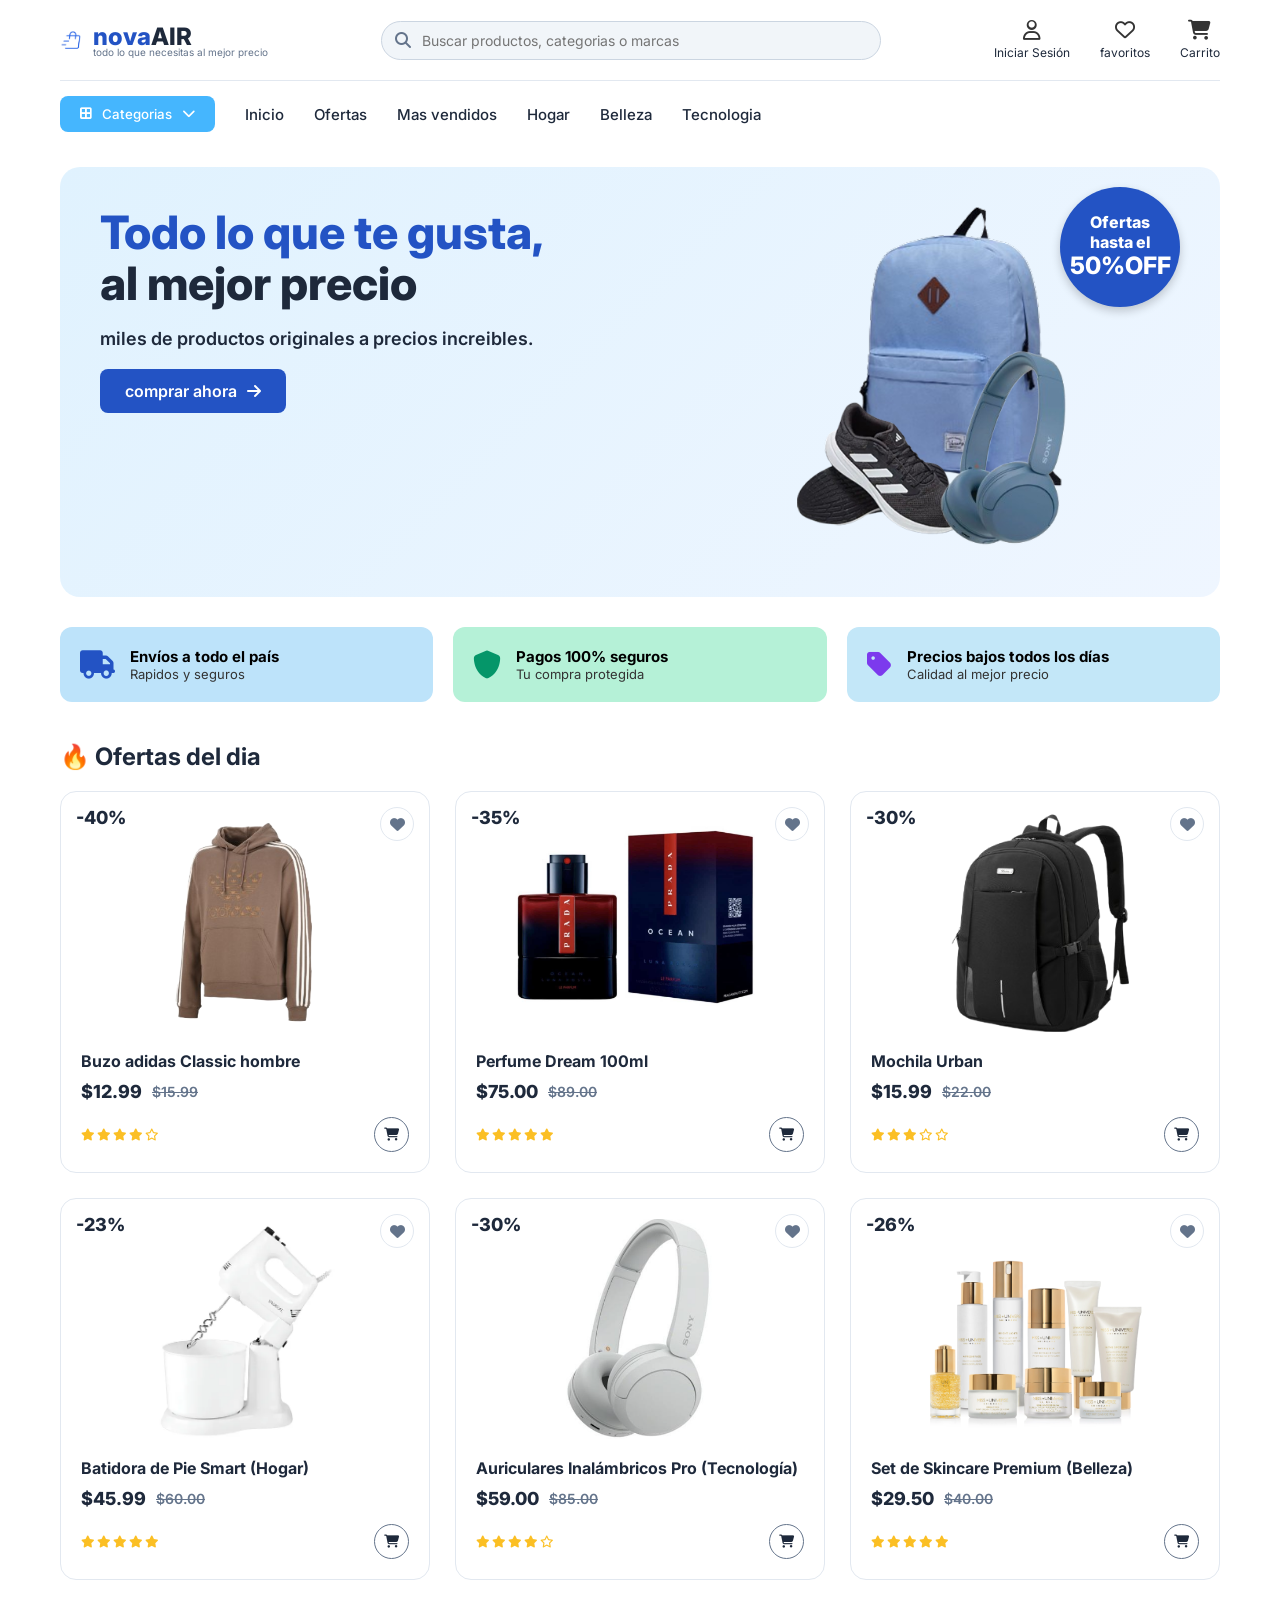
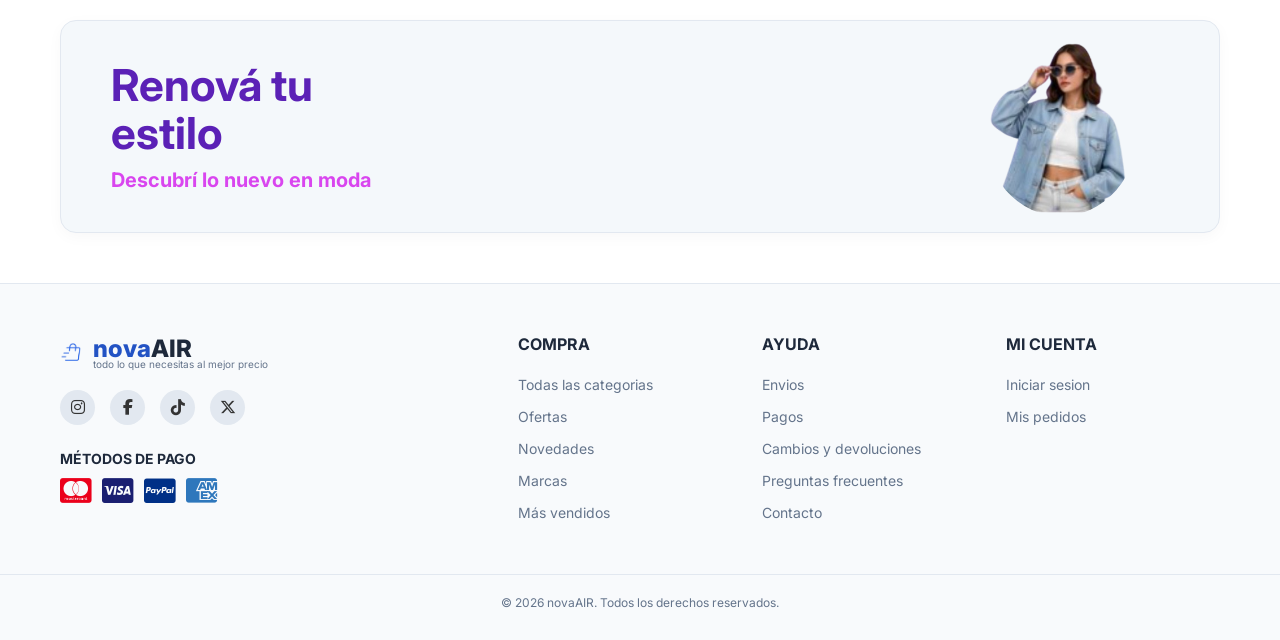
==== commit 340e109e: "Belleza agregada" ====
--- a/index.html
+++ b/index.html
@@ -188,8 +188,8 @@
 
         /* ================= HERO SECTION ================= */
         .hero {
-            background-color: var(--bg-light);
-            border-radius: 20px;
+        background: linear-gradient(135deg, #E0F2FE 0%, #EFF6FF 100%); 
+           border-radius: 20px;
             padding: 40px;
             display: flex;
             justify-content: space-between;
@@ -802,6 +802,24 @@
         .footer-col ul li a:hover,
         .footer-col ul li button:hover {
             color: var(--primary-blue);
+        }
+        
+        .payment-methods {
+            margin-top: 25px;
+        }
+        
+        .payment-methods h5 {
+            font-size: 14px;
+            font-weight: 700;
+            color: var(--text-dark);
+            margin-bottom: 10px;
+        }
+
+        .payment-icons {
+            display: flex;
+            gap: 10px;
+            font-size: 28px;
+            color: var(--text-gray);
         }
 
         .footer-bottom {
@@ -995,6 +1013,15 @@
                     <a href="https://www.facebook.com" target="_blank" rel="noopener noreferrer" title="Facebook"><i class="fa-brands fa-facebook-f"></i></a>
                     <a href="https://www.tiktok.com" target="_blank" rel="noopener noreferrer" title="TikTok"><i class="fa-brands fa-tiktok"></i></a>
                     <a href="https://www.x.com" target="_blank" rel="noopener noreferrer" title="X (Twitter)"><i class="fa-brands fa-x-twitter"></i></a>
+                </div>
+                <div class="payment-methods">
+                    <h5>MÉTODOS DE PAGO</h5>
+                    <div class="payment-icons">
+                        <i class="fa-brands fa-cc-mastercard" style="color: #EB001B;"></i>
+                        <i class="fa-brands fa-cc-visa" style="color: #1A1F71;"></i>
+                        <i class="fa-brands fa-cc-paypal" style="color: #003087;"></i>
+                        <i class="fa-brands fa-cc-amex" style="color: #2E77BC;"></i>
+                    </div>
                 </div>
             </div>
 
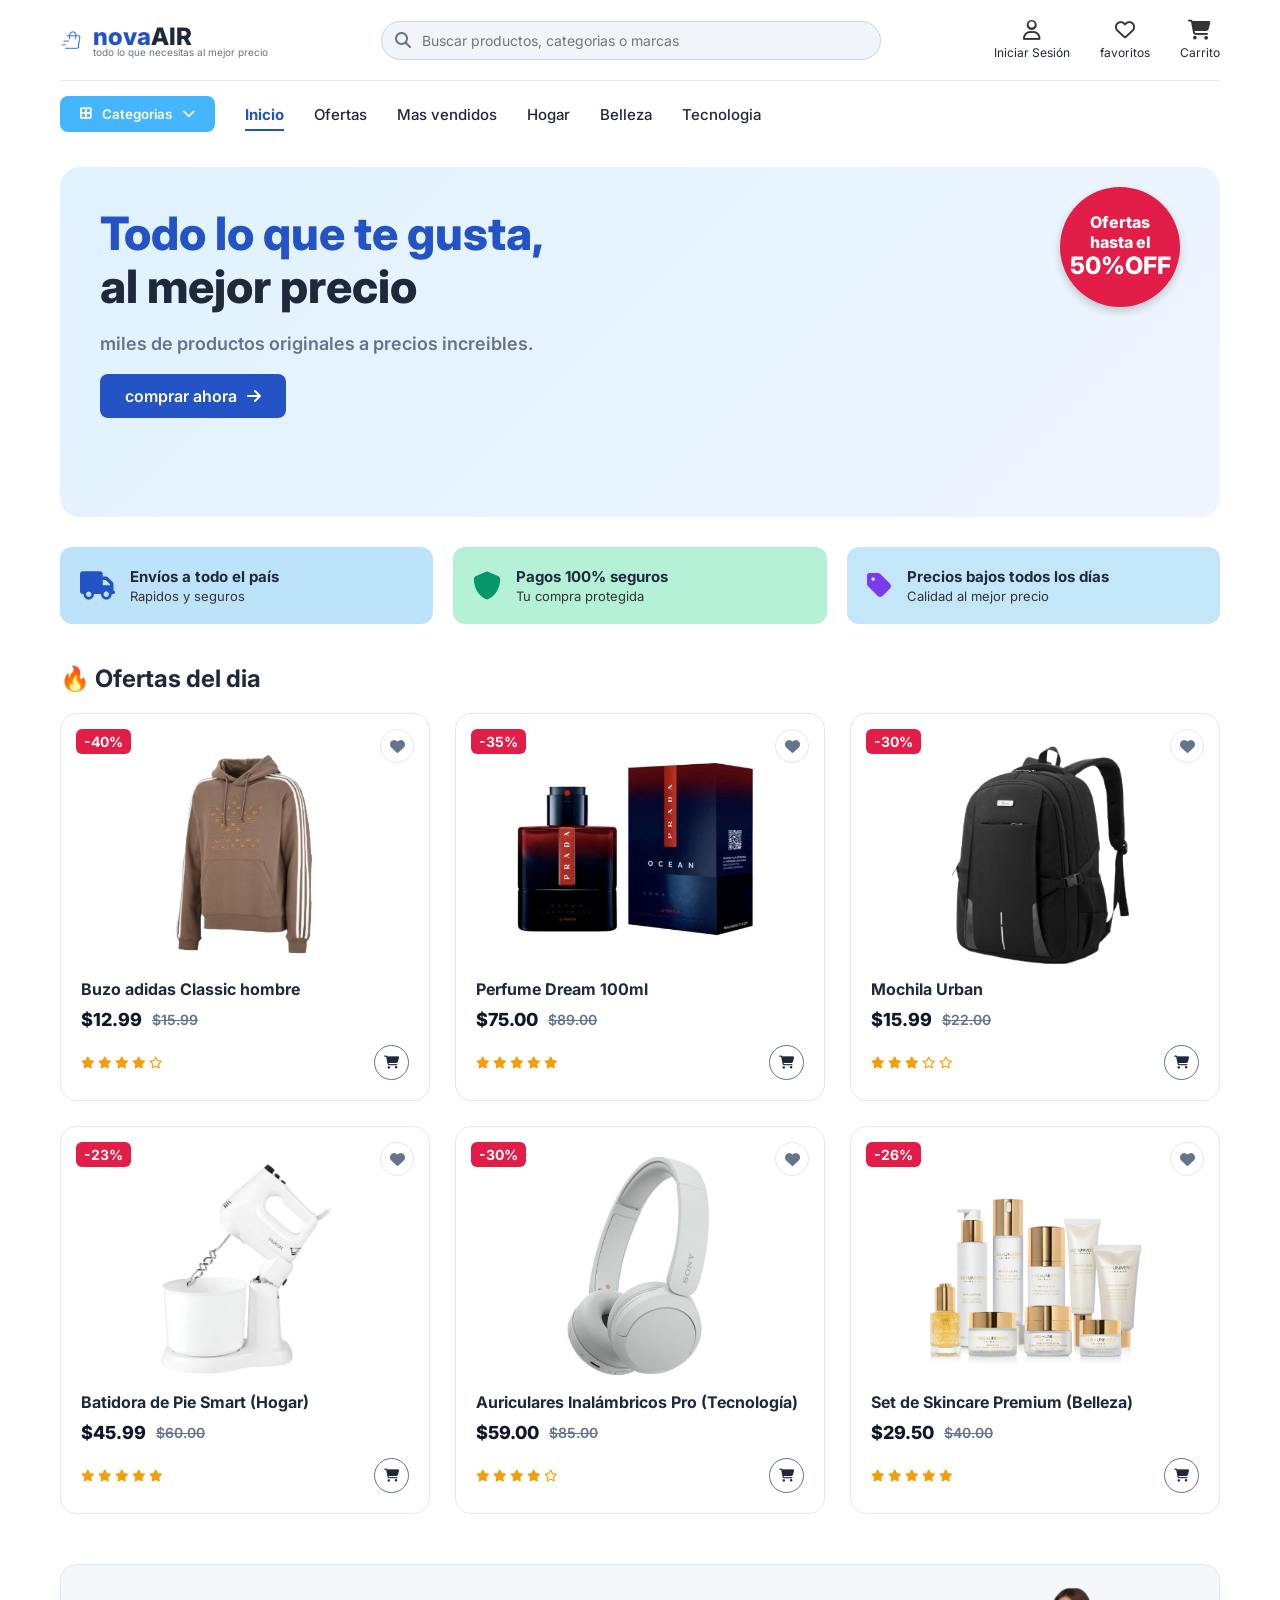
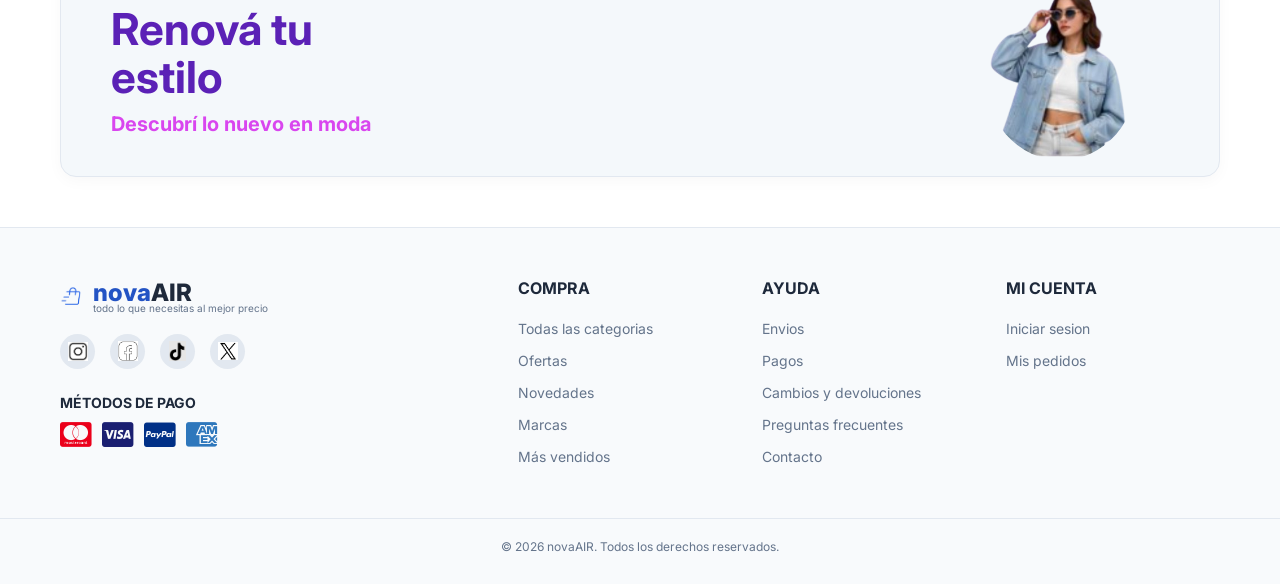
==== commit 0eae17e9: "Varios cambios de todas las paginas" ====
--- a/index.html
+++ b/index.html
@@ -8,880 +8,7 @@
     <link href="https://fonts.googleapis.com/css2?family=Inter:wght@400;500;600;700;800&display=swap" rel="stylesheet">
     <!-- Iconos de FontAwesome -->
 <link rel="stylesheet" href="https://cdnjs.cloudflare.com/ajax/libs/font-awesome/6.5.2/css/all.min.css">
-    <style>
-        /* ================= VARIABLES Y RESET ================= */
-        :root {
-            --primary-blue: #2353C4;
-            --light-blue: #45B6FE;
-            --bg-light: #F4F7FB;
-            --text-dark: #1E293B;
-            --text-gray: #64748B;
-            --border-color: #E2E8F0;
-            --success-green: #059669;
-            --danger-red: #E11D48;
-        }
-
-        * {
-            margin: 0;
-            padding: 0;
-            box-sizing: border-box;
-            font-family: 'Inter', sans-serif;
-        }
-
-        body {
-            background-color: #ffffff;
-            color: var(--text-dark);
-        }
-
-        a {
-            text-decoration: none;
-            color: inherit;
-        }
-
-        ul {
-            list-style: none;
-        }
-
-        button {
-            font-family: 'Inter', sans-serif;
-        }
-
-        .container {
-            max-width: 1200px;
-            margin: 0 auto;
-            padding: 0 20px;
-        }
-
-        /* ================= HEADER ================= */
-        .top-header {
-            display: flex;
-            justify-content: space-between;
-            align-items: center;
-            padding: 20px 0;
-            border-bottom: 1px solid var(--border-color);
-        }
-
-        .logo {
-            display: flex;
-            align-items: center;
-            gap: 10px;
-        }
-
-        .logo-icon-fallback {
-            color: var(--primary-blue);
-            font-size: 24px;
-        }
-
-        .logo h1 {
-            font-size: 24px;
-            font-weight: 800;
-            color: var(--primary-blue);
-            margin-bottom: -5px;
-        }
-
-        .logo span {
-            color: var(--text-dark);
-        }
-
-        .logo p {
-            font-size: 10px;
-            color: var(--text-gray);
-        }
-/* --- ESTILOS DEL BUSCADOR UNIFICADO --- */
-.search-bar {
-    flex: 1;
-    max-width: 500px;
-    position: relative;
-}
-
-.search-bar input {
-    width: 100%;
-    padding: 10px 16px 10px 40px;
-    border-radius: 20px;
-    border: 1px solid #CBD5E1;
-    background-color: #F1F5F9;
-    font-size: 14px;
-    outline: none;
-}
-
-.search-bar i {
-    position: absolute;
-    left: 14px;
-    top: 50%;
-    transform: translateY(-50%);
-    color: var(--text-gray); 
-}
-       
-        .user-actions {
-            display: flex;
-            gap: 30px;
-        }
-
-        .action-item {
-            display: flex;
-            flex-direction: column;
-            align-items: center;
-            font-size: 12px;
-            color: var(--text-dark);
-            cursor: pointer;
-            background: none;
-            border: none;
-            position: relative;
-        }
-
-        .action-item i {
-            font-size: 20px;
-            margin-bottom: 5px;
-            color: #333;
-        }
-
-        .action-item span {
-            white-space: nowrap;
-            max-width: 90px;
-            overflow: hidden;
-            text-overflow: ellipsis;
-        }
-
-        .badge-count {
-            position: absolute;
-            top: -6px;
-            right: 8px;
-            background-color: var(--danger-red);
-            color: white;
-            font-size: 10px;
-            font-weight: 700;
-            width: 16px;
-            height: 16px;
-            border-radius: 50%;
-            display: flex;
-            align-items: center;
-            justify-content: center;
-        }
-
-        /* ================= NAVEGACIÓN ================= */
-        .navbar {
-            display: flex;
-            align-items: center;
-            padding: 15px 0;
-            gap: 30px;
-        }
-
-        .btn-categories {
-            background-color: var(--light-blue);
-            color: white;
-            border: none;
-            padding: 10px 20px;
-            border-radius: 8px;
-            font-weight: 500;
-            display: flex;
-            align-items: center;
-            gap: 10px;
-            cursor: pointer;
-        }
-
-        .nav-links {
-            display: flex;
-            gap: 30px;
-            font-weight: 500;
-            font-size: 15px;
-        }
-
-        /* ================= HERO SECTION ================= */
-        .hero {
-        background: linear-gradient(135deg, #E0F2FE 0%, #EFF6FF 100%); 
-           border-radius: 20px;
-            padding: 40px;
-            display: flex;
-            justify-content: space-between;
-            margin-top: 20px;
-            position: relative;
-            overflow: hidden;
-        }
-
-        .hero-content {
-            max-width: 50%;
-            z-index: 2;
-        }
-
-        .hero h2 {
-            font-size: 46px;
-            font-weight: 800;
-            color: var(--primary-blue);
-            line-height: 1.1;
-        }
-
-        .hero h2 span {
-            color: var(--text-dark);
-            display: block;
-        }
-
-        .hero p {
-            margin: 20px 0;
-            font-size: 18px;
-            font-weight: 600;
-        }
-
-        .btn-primary {
-            background-color: var(--primary-blue);
-            color: white;
-            padding: 12px 25px;
-            border-radius: 8px;
-            border: none;
-            font-weight: 600;
-            font-size: 16px;
-            display: inline-flex;
-            align-items: center;
-            gap: 10px;
-            cursor: pointer;
-        }
-
-        .hero-image-placeholder {
-            width: 450px;
-            height: 350px;
-            background: url('../Assets/banner 1.png') no-repeat center center;
-            background-size: contain;
-            position: relative;
-            z-index: 1;
-        }
-
-        .hero-badge {
-            position: absolute;
-            top: 20px;
-            right: 40px;
-            background-color: var(--primary-blue);
-            color: white;
-            width: 120px;
-            height: 120px;
-            border-radius: 50%;
-            display: flex;
-            flex-direction: column;
-            justify-content: center;
-            align-items: center;
-            font-weight: 800;
-            text-align: center;
-            line-height: 1.2;
-            box-shadow: 0 4px 10px rgba(0,0,0,0.2);
-            z-index: 3;
-        }
-
-        .hero-badge span {
-            font-size: 24px;
-        }
-
-        /* ================= BANNERS DE BENEFICIOS ================= */
-        .benefits-banner {
-            display: flex;
-            gap: 20px;
-            margin-top: 30px;
-        }
-
-        .benefit-card {
-            flex: 1;
-            padding: 20px;
-            border-radius: 12px;
-            display: flex;
-            align-items: center;
-            gap: 15px;
-            cursor: pointer;
-            border: none;
-            text-align: left;
-            transition: transform 0.3s ease, box-shadow 0.3s ease;
-        }
-
-        .benefit-card:hover {
-            transform: translateY(-5px);
-            box-shadow: 0 8px 15px rgba(0,0,0,0.1);
-        }
-
-        .benefit-card.blue { background-color: #BDE3FA; }
-        .benefit-card.green { background-color: #B5F1D7; }
-        .benefit-card.light { background-color: #C3E7F8; }
-
-        .benefit-icon {
-            font-size: 28px;
-            color: var(--primary-blue);
-            display: flex;
-            align-items: center;
-            justify-content: center;
-        }
-
-        .benefit-card.green .benefit-icon {
-            color: #059669;
-        }
-        .benefit-card.light .benefit-icon {
-             color: #7C3AED;
-        }
-
-        .benefit-text h4 {
-            font-size: 15px;
-            font-weight: 700;
-        }
-        .benefit-text p {
-            font-size: 13px;
-            color: #333;
-        }
-
-        /* ================= VENTANA EMERGENTE (MODAL) BASE ================= */
-        .modal-overlay {
-            display: none;
-            position: fixed;
-            top: 0;
-            left: 0;
-            width: 100%;
-            height: 100%;
-            background-color: rgba(0, 0, 0, 0.5);
-            z-index: 9999;
-            justify-content: center;
-            align-items: center;
-            opacity: 0;
-            transition: opacity 0.3s ease;
-            padding: 20px;
-        }
-
-        .modal-overlay.active {
-            display: flex;
-            opacity: 1;
-        }
-
-        .modal-box {
-            background-color: #ffffff;
-            padding: 30px;
-            border-radius: 16px;
-            width: 100%;
-            max-width: 400px;
-            text-align: center;
-            position: relative;
-            box-shadow: 0 15px 30px rgba(0,0,0,0.2);
-            transform: translateY(-30px);
-            transition: transform 0.3s ease;
-            max-height: 85vh;
-            overflow-y: auto;
-        }
-
-        .modal-overlay.active .modal-box {
-            transform: translateY(0);
-        }
-
-        .modal-box.modal-wide {
-            max-width: 520px;
-            text-align: left;
-        }
-
-        .modal-close-btn {
-            position: absolute;
-            top: 15px;
-            right: 15px;
-            font-size: 24px;
-            cursor: pointer;
-            color: var(--text-gray);
-            transition: color 0.2s;
-            line-height: 1;
-        }
-
-        .modal-close-btn:hover {
-            color: var(--text-dark);
-        }
-
-        .modal-box p {
-            font-size: 16px;
-            line-height: 1.5;
-            color: var(--text-dark);
-            margin: 20px 0;
-            font-weight: 500;
-        }
-
-        .modal-icon-top {
-            font-size: 40px;
-            color: var(--primary-blue);
-            margin-bottom: 5px;
-        }
-
-        .modal-title {
-            font-size: 20px;
-            font-weight: 800;
-            margin-top: 10px;
-        }
-
-        .modal-btn {
-            background-color: var(--primary-blue);
-            color: white;
-            border: none;
-            padding: 10px 30px;
-            border-radius: 8px;
-            font-weight: 600;
-            font-size: 15px;
-            cursor: pointer;
-            transition: background-color 0.3s;
-            width: 100%;
-        }
-
-        .modal-btn:hover {
-            background-color: #1a4099;
-        }
-
-        .modal-btn.secondary {
-            background-color: transparent;
-            color: var(--text-gray);
-            border: 1px solid var(--border-color);
-            margin-top: 10px;
-        }
-        .modal-btn.secondary:hover {
-            background-color: var(--bg-light);
-        }
-
-        /* ================= LOGIN / REGISTRO ================= */
-        .form-group {
-            text-align: left;
-            margin-bottom: 15px;
-        }
-        .form-group label {
-            display: block;
-            font-size: 13px;
-            font-weight: 600;
-            margin-bottom: 6px;
-            color: var(--text-gray);
-        }
-        .form-group input {
-            width: 100%;
-            padding: 10px 14px;
-            border-radius: 8px;
-            border: 1px solid var(--border-color);
-            font-size: 14px;
-            outline: none;
-        }
-        .form-group input:focus {
-            border-color: var(--primary-blue);
-        }
-        .form-error {
-            color: var(--danger-red);
-            font-size: 13px;
-            font-weight: 600;
-            margin: -10px 0 12px;
-            display: none;
-        }
-        .form-switch {
-            text-align: center;
-            font-size: 13px;
-            color: var(--text-gray);
-            margin-top: 15px;
-        }
-        .form-switch a {
-            color: var(--primary-blue);
-            font-weight: 700;
-            cursor: pointer;
-        }
-
-        /* ================= FAVORITOS / CARRITO LISTA ================= */
-        .list-empty {
-            text-align: center;
-            color: var(--text-gray);
-            padding: 30px 10px;
-        }
-        .list-empty i {
-            font-size: 36px;
-            margin-bottom: 10px;
-            display: block;
-            color: var(--border-color);
-        }
-
-        .mini-item {
-            display: flex;
-            align-items: center;
-            gap: 12px;
-            padding: 12px 0;
-            border-bottom: 1px solid var(--border-color);
-        }
-        .mini-item:last-child {
-            border-bottom: none;
-        }
-        .mini-item-icon {
-            width: 55px;
-            height: 55px;
-            border-radius: 10px;
-            background: var(--bg-light);
-            display: flex;
-            align-items: center;
-            justify-content: center;
-            font-size: 22px;
-            color: var(--primary-blue);
-            flex-shrink: 0;
-        }
-        .mini-item-info {
-            flex: 1;
-            min-width: 0;
-        }
-        .mini-item-info h5 {
-            font-size: 14px;
-            font-weight: 700;
-            margin-bottom: 3px;
-            white-space: nowrap;
-            overflow: hidden;
-            text-overflow: ellipsis;
-        }
-        .mini-item-info p {
-            font-size: 13px;
-            color: var(--text-gray);
-            font-weight: 600;
-            margin: 0;
-        }
-        .mini-item-actions {
-            display: flex;
-            align-items: center;
-            gap: 8px;
-        }
-        .qty-btn {
-            width: 24px;
-            height: 24px;
-            border-radius: 50%;
-            border: 1px solid var(--border-color);
-            background: white;
-            cursor: pointer;
-            font-size: 12px;
-            display: flex;
-            align-items: center;
-            justify-content: center;
-        }
-        .qty-value {
-            font-size: 13px;
-            font-weight: 700;
-            min-width: 16px;
-            text-align: center;
-        }
-        .remove-btn {
-            background: none;
-            border: none;
-            color: var(--danger-red);
-            cursor: pointer;
-            font-size: 15px;
-            margin-left: 4px;
-        }
-
-        .cart-total-row {
-            display: flex;
-            justify-content: space-between;
-            align-items: center;
-            padding: 15px 0;
-            font-weight: 800;
-            font-size: 17px;
-            border-top: 2px solid var(--text-dark);
-            margin-top: 5px;
-        }
-
-        /* ================= CONFIRMACIÓN DE COMPRA ================= */
-        .order-success-icon {
-            width: 70px;
-            height: 70px;
-            border-radius: 50%;
-            background: #D1FAE5;
-            color: var(--success-green);
-            display: flex;
-            align-items: center;
-            justify-content: center;
-            font-size: 34px;
-            margin: 0 auto 15px;
-        }
-        .order-number {
-            background: var(--bg-light);
-            border-radius: 10px;
-            padding: 12px;
-            font-weight: 700;
-            font-size: 15px;
-            color: var(--primary-blue);
-            margin: 10px 0 20px;
-        }
-
-        /* ================= OFERTAS DEL DÍA ================= */
-        .section-title {
-            margin: 40px 0 20px;
-            font-size: 24px;
-            display: flex;
-            align-items: center;
-            gap: 10px;
-        }
-
-        .products-grid {
-            display: grid;
-            grid-template-columns: repeat(3, 1fr);
-            gap: 25px;
-        }
-
-        .product-card {
-            border: 1px solid var(--border-color);
-            border-radius: 16px;
-            padding: 20px;
-            position: relative;
-            background: white;
-            transition: box-shadow 0.3s ease;
-        }
-
-        .product-card:hover {
-            box-shadow: 0 10px 25px rgba(0,0,0,0.05);
-        }
-
-        .discount-badge {
-            position: absolute;
-            top: 15px;
-            left: 15px;
-            font-size: 18px;
-            font-weight: 800;
-            color: var(--text-dark);
-            z-index: 10;
-        }
-
-        .favorite-toggle {
-            position: absolute;
-            top: 15px;
-            right: 15px;
-            z-index: 10;
-            background: white;
-            border: 1px solid var(--border-color);
-            width: 34px;
-            height: 34px;
-            border-radius: 50%;
-            display: flex;
-            align-items: center;
-            justify-content: center;
-            cursor: pointer;
-            color: var(--text-gray);
-            font-size: 15px;
-            transition: transform 0.15s ease, color 0.2s ease, border-color 0.2s ease;
-        }
-        .favorite-toggle:hover {
-            transform: scale(1.08);
-        }
-        .favorite-toggle.active {
-            color: var(--danger-red);
-            border-color: var(--danger-red);
-        }
-
-        .product-image {
-            width: 100%;
-            height: 220px;
-            object-fit: contain;
-            margin-bottom: 15px;
-        }
-
-        .product-title {
-            font-size: 16px;
-            font-weight: 700;
-            margin-bottom: 10px;
-        }
-
-        .product-prices {
-            display: flex;
-            align-items: center;
-            gap: 10px;
-            margin-bottom: 15px;
-        }
-
-        .price-current {
-            font-size: 18px;
-            font-weight: 800;
-        }
-
-        .price-old {
-            font-size: 14px;
-            color: var(--text-gray);
-            text-decoration: line-through;
-            font-weight: 600;
-        }
-
-        .product-footer {
-            display: flex;
-            justify-content: space-between;
-            align-items: center;
-        }
-
-        .stars {
-            color: #FBBF24;
-            font-size: 12px;
-        }
-
-        .stars i { margin-right: 2px; }
-
-        .btn-cart {
-            background: transparent;
-            border: 1px solid var(--text-gray);
-            border-radius: 50%;
-            width: 35px;
-            height: 35px;
-            display: flex;
-            align-items: center;
-            justify-content: center;
-            cursor: pointer;
-            color: var(--text-dark);
-            transition: background-color 0.2s ease, color 0.2s ease, border-color 0.2s ease;
-        }
-        .btn-cart:hover {
-            background-color: var(--primary-blue);
-            border-color: var(--primary-blue);
-            color: white;
-        }
-        .btn-cart.added {
-            background-color: var(--success-green);
-            border-color: var(--success-green);
-            color: white;
-        }
-
-        /* ================= BANNER RENOVÁ TU ESTILO ================= */
-        .promo-banner {
-            background: #F4F8FB;
-            border: 1px solid #E2E8F0;
-            box-shadow: 0 4px 15px rgba(0,0,0,0.03);
-            border-radius: 16px;
-            margin-top: 40px;
-            padding: 40px 50px;
-            display: flex;
-            justify-content: space-between;
-            align-items: center;
-            min-height: 200px;
-            position: relative;
-            overflow: hidden;
-        }
-
-        .promo-text h3 {
-            font-size: 44px;
-            color: #5B21B6;
-            line-height: 1.1;
-        }
-
-        .promo-text p {
-            font-size: 20px;
-            color: #D946EF;
-            font-weight: 700;
-            margin-top: 10px;
-        }
-
-        .promo-image {
-            position: absolute;
-            right: 80px;
-            top: 50%;
-            transform: translateY(-50%);
-            height: 85%;
-            object-fit: contain;
-        }
-
-        /* ================= FOOTER ================= */
-        .footer {
-            background-color: #F8FAFC;
-            padding: 50px 0 30px;
-            margin-top: 50px;
-            border-top: 1px solid var(--border-color);
-        }
-
-        .footer-content {
-            display: grid;
-            grid-template-columns: 2fr 1fr 1fr 1fr;
-            gap: 30px;
-        }
-
-        .footer-col h4 {
-            font-size: 16px;
-            font-weight: 700;
-            margin-bottom: 20px;
-            text-transform: uppercase;
-        }
-
-        .footer-col ul li {
-            margin-bottom: 12px;
-        }
-
-        .footer-col ul li a,
-        .footer-col ul li button {
-            color: var(--text-gray);
-            font-size: 14px;
-            transition: color 0.3s;
-            background: none;
-            border: none;
-            cursor: pointer;
-            padding: 0;
-            text-align: left;
-            font-family: 'Inter', sans-serif;
-        }
-
-        .footer-col ul li a:hover,
-        .footer-col ul li button:hover {
-            color: var(--primary-blue);
-        }
-        
-        .payment-methods {
-            margin-top: 25px;
-        }
-        
-        .payment-methods h5 {
-            font-size: 14px;
-            font-weight: 700;
-            color: var(--text-dark);
-            margin-bottom: 10px;
-        }
-
-        .payment-icons {
-            display: flex;
-            gap: 10px;
-            font-size: 28px;
-            color: var(--text-gray);
-        }
-
-        .footer-bottom {
-            text-align: center;
-            font-size: 12px;
-            color: var(--text-gray);
-            margin-top: 40px;
-            padding-top: 20px;
-            border-top: 1px solid var(--border-color);
-        }
-
-        .social-icons {
-            display: flex;
-            gap: 15px;
-            margin-top: 20px;
-        }
-
-        .social-icons a {
-            display: flex;
-            align-items: center;
-            justify-content: center;
-            width: 35px;
-            height: 35px;
-            background-color: #E2E8F0;
-            border-radius: 50%;
-            color: #333;
-            font-size: 16px;
-            transition: background-color 0.2s ease, color 0.2s ease;
-        }
-        .social-icons a:hover {
-            background-color: var(--primary-blue);
-            color: white;
-        }
-
-        /* Toast de notificación */
-        #toast {
-            position: fixed;
-            bottom: 25px;
-            left: 50%;
-            transform: translateX(-50%) translateY(20px);
-            background: var(--text-dark);
-            color: white;
-            padding: 12px 22px;
-            border-radius: 30px;
-            font-size: 14px;
-            font-weight: 600;
-            display: flex;
-            align-items: center;
-            gap: 10px;
-            z-index: 10000;
-            opacity: 0;
-            pointer-events: none;
-            transition: opacity 0.25s ease, transform 0.25s ease;
-        }
-        #toast.show {
-            opacity: 1;
-            transform: translateX(-50%) translateY(0);
-        }
-        #toast i {
-            color: #34D399;
-        }
-    </style>
+   <link rel="stylesheet" href="Css/style.css">
 </head>
 <body>
 
@@ -896,12 +23,10 @@
                 </div>
             </a>
 
-            <div class="search-bar">
-                <div class="search-icon-bg">
-                    <i class="fa-solid fa-magnifying-glass"></i>
-                </div>
-                <input type="text" placeholder="Buscar productos, categorias o marcas">
-            </div>
+          <div class="search-bar">
+    <i class="fa-solid fa-magnifying-glass"></i>
+    <input type="text" placeholder="Buscar productos, categorias o marcas">
+</div>
 
             <div class="user-actions">
                 <button class="action-item" id="btnLogin" onclick="onUserIconClick()">
@@ -926,12 +51,12 @@
             <button class="btn-categories">
                 <i class="fa-solid fa-border-all"></i> Categorias <i class="fa-solid fa-chevron-down"></i>
             </button>
-            <ul class="nav-links">
+           <ul class="nav-links">
                 <li><a href="index.html">Inicio</a></li>
                 <li><a href="ofertas.html">Ofertas</a></li>
                 <li><a href="mas-vendidos.html">Mas vendidos</a></li>
                 <li><a href="hogar.html">Hogar</a></li>
-                <li><a href="ofertas.html">Belleza</a></li>
+                <li><a href="belleza.html">Belleza</a></li>
                 <li><a href="tecnologia.html">Tecnologia</a></li>
             </ul>
         </nav>
@@ -1009,10 +134,18 @@
                     </div>
                 </div>
                 <div class="social-icons">
-                    <a href="https://www.instagram.com" target="_blank" rel="noopener noreferrer" title="Instagram"><i class="fa-brands fa-instagram"></i></a>
-                    <a href="https://www.facebook.com" target="_blank" rel="noopener noreferrer" title="Facebook"><i class="fa-brands fa-facebook-f"></i></a>
-                    <a href="https://www.tiktok.com" target="_blank" rel="noopener noreferrer" title="TikTok"><i class="fa-brands fa-tiktok"></i></a>
-                    <a href="https://www.x.com" target="_blank" rel="noopener noreferrer" title="X (Twitter)"><i class="fa-brands fa-x-twitter"></i></a>
+                    <a href="https://www.instagram.com" class="icono-social" target="_blank" rel="noopener noreferrer" title="Instagram">
+                        <img src="../Assets/instagram.png" alt="Instagram" style="width: 20px; height: 20px; object-fit: contain;">
+                    </a>
+                    <a href="https://www.facebook.com" class="icono-social" target="_blank" rel="noopener noreferrer" title="Facebook">
+                        <img src="../Assets/facebook.png" alt="Facebook" style="width: 20px; height: 20px; object-fit: contain;">
+                    </a>
+                    <a href="https://www.tiktok.com" class="icono-social" target="_blank" rel="noopener noreferrer" title="TikTok">
+                        <img src="../Assets/tiktok.png" alt="TikTok" style="width: 20px; height: 20px; object-fit: contain;">
+                    </a>
+                    <a href="https://www.x.com" class="icono-social" target="_blank" rel="noopener noreferrer" title="X (Twitter)">
+                        <img src="../Assets/x.png" alt="X" style="width: 20px; height: 20px; object-fit: contain;">
+                    </a>
                 </div>
                 <div class="payment-methods">
                     <h5>MÉTODOS DE PAGO</h5>
@@ -1174,9 +307,10 @@
 
     <!-- Notificación tipo toast -->
     <div id="toast"><i class="fa-solid fa-circle-check"></i><span id="toastText">Listo</span></div>
-
+     <script src="JS/main.js"></script>
     <!-- SCRIPT PRINCIPAL -->
     <script>
+       
         /* =====================================================
            ESTADO DE LA APLICACIÓN (en memoria, se reinicia al recargar)
            ===================================================== */
--- a/Css/style.css
+++ b/Css/style.css
@@ -0,0 +1,520 @@
+/* =========================================================
+   STYLE.CSS - NOVA AIR (Estilos unificados para todas las vistas)
+   ========================================================= */
+
+/* --- 1. VARIABLES GLOBALES Y RESET --- */
+:root {
+    --primary-blue: #2353C4;
+    --light-blue: #45B6FE;
+    --bg-light: #F4F7FB;
+    --text-dark: #1E293B;
+    --text-gray: #64748B;
+    --text-muted: #64748B; /* Alias usado en algunas vistas */
+    --border-color: #E2E8F0;
+    --card-border: #E2E8F0; /* Alias usado en algunas vistas */
+    --success-green: #059669;
+    --danger-red: #E11D48;
+    --discount-red: #E11D48; /* Alias */
+    --star-yellow: #F59E0B;
+    --footer-bg: #F8FAFC;
+}
+
+* {
+    margin: 0;
+    padding: 0;
+    box-sizing: border-box;
+    font-family: 'Inter', sans-serif;
+}
+
+body {
+    background-color: #ffffff; /* Algunas vistas usan F8FAFC, ajustaremos con clases */
+    color: var(--text-dark);
+}
+
+a { text-decoration: none; color: inherit; }
+ul { list-style: none; }
+button { font-family: 'Inter', sans-serif; }
+
+/* --- 2. CONTENEDORES PRINCIPALES --- */
+.container {
+    max-width: 1200px;
+    margin: 0 auto;
+    padding: 0 20px;
+}
+
+/* Contenedor alternativo usado en Hogar y Ofertas */
+.layout-container {
+    width: 100%;
+    max-width: 1200px;
+    background-color: #FFFFFF;
+    min-height: 100vh;
+    margin: 0 auto;
+}
+
+/* --- 3. HEADER Y BUSCADOR --- */
+.top-header, .header-top {
+    display: flex;
+    justify-content: space-between;
+    align-items: center;
+    padding: 20px 0;
+    border-bottom: 1px solid var(--border-color);
+}
+header.layout-header {
+    padding: 15px 40px;
+    border-bottom: 1px solid var(--border-color);
+}
+
+.logo {
+    display: flex;
+    align-items: center;
+    gap: 10px;
+    text-decoration: none;
+}
+.logo h1 {
+    font-size: 24px;
+    font-weight: 800;
+    color: var(--primary-blue);
+    margin-bottom: -5px;
+}
+.logo span { color: var(--text-dark); }
+.logo p { font-size: 10px; color: var(--text-gray); }
+
+/* Buscador */
+.search-bar {
+    flex: 1;
+    max-width: 500px;
+    position: relative;
+    margin: 0 20px;
+}
+.search-bar input {
+    width: 100%;
+    padding: 10px 16px 10px 40px;
+    border-radius: 20px;
+    border: 1px solid #CBD5E1;
+    background-color: #F1F5F9;
+    font-size: 14px;
+    outline: none;
+}
+.search-bar i {
+    position: absolute;
+    left: 14px;
+    top: 50%;
+    transform: translateY(-50%);
+    color: var(--text-gray);
+}
+.search-icon-bg {
+    background-color: var(--primary-blue);
+    color: white;
+    width: 35px;
+    height: 35px;
+    border-radius: 50%;
+    display: flex;
+    justify-content: center;
+    align-items: center;
+    margin-right: 10px;
+    flex-shrink: 0;
+}
+
+/* Acciones de usuario */
+.user-actions, .header-actions {
+    display: flex;
+    gap: 30px;
+}
+.action-item {
+    display: flex;
+    flex-direction: column;
+    align-items: center;
+    font-size: 12px;
+    color: var(--text-dark);
+    cursor: pointer;
+    background: none;
+    border: none;
+    position: relative;
+    text-decoration: none;
+}
+.action-item i { font-size: 20px; margin-bottom: 5px; color: #333; }
+.action-item span { white-space: nowrap; }
+
+.badge-count {
+    position: absolute;
+    top: -6px;
+    right: 8px;
+    background-color: var(--danger-red);
+    color: white;
+    font-size: 10px;
+    font-weight: 700;
+    width: 16px;
+    height: 16px;
+    border-radius: 50%;
+    display: flex;
+    align-items: center;
+    justify-content: center;
+}
+
+/* --- 4. NAVEGACIÓN --- */
+.navbar, nav {
+    display: flex;
+    align-items: center;
+    padding: 15px 0;
+    gap: 30px;
+}
+.layout-container {
+    width: 100%;
+    max-width: 1200px;
+    background-color: #FFFFFF;
+    min-height: 100vh;
+    margin: 0 auto;
+    padding: 0 20px; /* Igualamos el padding al de .container */
+}
+.layout-container nav { padding: 15px 0; }
+
+.btn-categories {
+    background-color: var(--light-blue);
+    color: white;
+    border: none;
+    padding: 10px 20px;
+    border-radius: 8px;
+    font-weight: 600;
+    display: flex;
+    align-items: center;
+    gap: 10px;
+    cursor: pointer;
+}
+.nav-links {
+    display: flex;
+    gap: 30px;
+    font-weight: 500;
+    font-size: 15px;
+}
+.nav-links li.active a, .nav-links a.active {
+    color: var(--primary-blue);
+    border-bottom: 2px solid var(--primary-blue);
+    padding-bottom: 5px;
+    font-weight: 700;
+}
+.nav-links a:hover { color: var(--primary-blue); }
+
+/* --- 5. BANNERS HERO --- */
+.hero {
+    background: linear-gradient(135deg, #E0F2FE 0%, #EFF6FF 100%);
+    border-radius: 20px;
+    padding: 40px;
+    display: flex;
+    justify-content: space-between;
+    margin-top: 20px;
+    position: relative;
+    overflow: hidden;
+    min-height: 350px;
+}
+
+/* Degradado específico para la vista de belleza */
+.hero.hero-belleza {
+    background: linear-gradient(135deg, #FDF4F6 0%, #FDE4EC 100%);
+}
+
+.hero-banner { 
+    margin: 20px 0; /* Esto quita los márgenes de los lados y lo hace ancho */
+    background: linear-gradient(135deg, #E0F2FE 0%, #EFF6FF 100%);
+    border-radius: 20px; /* Igualamos el borde al del inicio */
+    padding: 40px; /* Igualamos el espacio interno */
+    display: flex;
+    justify-content: space-between;
+    align-items: center;
+    position: relative;
+    overflow: hidden;
+    min-height: 350px; /* Aumentamos la altura para que sea igual al inicio */
+}
+
+.hero-content { max-width: 50%; z-index: 2; }
+.hero h2, .hero-content h2 {
+    font-size: 46px;
+    font-weight: 800;
+    color: var(--primary-blue);
+    line-height: 1.15;
+}
+.hero h2 span, .hero-content h2 span { color: var(--text-dark); display: block; }
+.hero p, .hero-content p {
+    margin: 20px 0;
+    font-size: 18px;
+    font-weight: 600;
+    color: var(--text-gray);
+}
+
+.btn-primary, .btn-cta {
+    background-color: var(--primary-blue);
+    color: white;
+    padding: 12px 25px;
+    border-radius: 8px;
+    border: none;
+    font-weight: 600;
+    font-size: 16px;
+    display: inline-flex;
+    align-items: center;
+    gap: 10px;
+    cursor: pointer;
+}
+
+.hero-image-placeholder {
+    width: 450px;
+    height: 350px;
+    background-size: cover;
+    background-position: center;
+    border-radius: 20px;
+    position: absolute;
+    right: 40px;
+    top: 50%;
+    transform: translateY(-50%);
+    z-index: 1;
+}
+
+.hero-image-wrap { /* Usado en Hogar */
+    width: 380px; height: 260px; z-index: 1; flex-shrink: 0;
+    border-radius: 18px; overflow: hidden; box-shadow: 0 15px 30px rgba(37, 99, 235, 0.18);
+}
+.hero-image-wrap img { width: 100%; height: 100%; object-fit: cover; display: block; }
+
+.hero-badge, .badge-discount {
+    position: absolute;
+    top: 20px;
+    right: 40px;
+    background-color: var(--danger-red);
+    color: white;
+    width: 120px;
+    height: 120px;
+    border-radius: 50%;
+    display: flex;
+    flex-direction: column;
+    justify-content: center;
+    align-items: center;
+    font-weight: 800;
+    text-align: center;
+    line-height: 1.2;
+    box-shadow: 0 4px 10px rgba(0,0,0,0.2);
+    z-index: 3;
+}
+.hero-badge.badge-blue { background-color: var(--primary-blue); }
+.hero-badge.badge-amber { background-color: #F59E0B; } /* Para más vendidos */
+.hero-badge span { font-size: 24px; }
+.badge-discount span { font-size: 11px; text-transform: uppercase; }
+.badge-discount strong { font-size: 20px; }
+
+/* --- 6. BANNERS DE BENEFICIOS --- */
+.benefits-banner, .hero-features {
+    display: flex;
+    gap: 20px;
+    margin-top: 30px;
+}
+.hero-features {
+    display: flex;
+    gap: 20px;
+    margin: 30px 0; /* Esto quita los márgenes laterales para igualarlas al inicio */
+}
+
+.benefit-card, .feature-item {
+    flex: 1;
+    padding: 20px;
+    border-radius: 12px;
+    display: flex;
+    align-items: center;
+    gap: 15px;
+    cursor: pointer;
+    border: none;
+    text-align: left;
+    transition: transform 0.3s ease, box-shadow 0.3s ease;
+}
+.benefit-card:hover, .feature-item:hover {
+    transform: translateY(-5px);
+    box-shadow: 0 8px 15px rgba(0,0,0,0.1);
+}
+.benefit-card.blue, .feature-item.blue { background-color: #BDE3FA; }
+.benefit-card.green, .feature-item.green { background-color: #B5F1D7; }
+.benefit-card.light, .feature-item.light { background-color: #C3E7F8; }
+
+.benefit-icon, .feature-icon {
+    font-size: 28px;
+    color: var(--primary-blue);
+    display: flex;
+    align-items: center;
+    justify-content: center;
+}
+.benefit-card.green .benefit-icon, .feature-item.green .feature-icon { color: var(--success-green); }
+.benefit-card.light .benefit-icon, .feature-item.light .feature-icon { color: #7C3AED; }
+
+.benefit-text h4, .feature-text h4 { font-size: 15px; font-weight: 700; color: var(--text-dark);}
+.benefit-text p, .feature-text p { font-size: 13px; color: #333; margin-top: 2px;}
+
+/* --- 7. OFERTAS Y PRODUCTOS --- */
+.section-title { margin: 40px 0 20px; font-size: 24px; display: flex; align-items: center; gap: 10px; }
+.offers-header { margin: 30px 0 20px 0; }
+.products-section { margin: 0 0 50px 0; }
+.offers-subtitle { color: var(--text-muted); font-size: 14px; margin-bottom: 25px; }
+
+.filter-buttons { display: flex; gap: 15px; margin-bottom: 35px; flex-wrap: wrap; }
+.filter-btn {
+    border: 1px solid var(--border-color); background: white; padding: 10px 24px;
+    border-radius: 12px; font-size: 14px; font-weight: 600; color: var(--text-dark);
+    cursor: pointer; transition: all 0.2s;
+}
+.filter-btn.active { background-color: var(--primary-blue); color: white; border-color: var(--primary-blue); }
+.filter-btn:hover:not(.active) { background-color: #F1F5F9; }
+
+.products-grid, .product-grid {
+    display: grid;
+    grid-template-columns: repeat(3, 1fr);
+    gap: 25px;
+    margin-bottom: 50px;
+}
+.products-section { margin: 0 40px 50px 40px; } /* Ajuste para hogar/ofertas */
+
+.product-card {
+    border: 1px solid var(--border-color);
+    border-radius: 16px;
+    padding: 20px;
+    position: relative;
+    background: white;
+    display: flex;
+    flex-direction: column;
+    transition: transform 0.2s ease, box-shadow 0.2s ease;
+}
+.product-card:hover { transform: translateY(-5px); box-shadow: 0 10px 25px rgba(0,0,0,0.05); }
+
+.discount-badge, .tag-discount {
+    position: absolute; top: 15px; left: 15px; font-size: 14px;
+    background-color: var(--danger-red); color: white;
+    padding: 4px 8px; border-radius: 6px; font-weight: 700; z-index: 10;
+}
+.best-seller-badge {
+    position: absolute; top: 15px; left: 15px; font-size: 11px;
+    background-color: #FEF3C7; color: #B45309; padding: 4px 10px; border-radius: 6px; font-weight: 700; z-index: 10;
+    display: flex; align-items: center; gap: 4px;
+}
+
+.favorite-toggle {
+    position: absolute; top: 15px; right: 15px; z-index: 10; background: white;
+    border: 1px solid var(--border-color); width: 34px; height: 34px; border-radius: 50%;
+    display: flex; align-items: center; justify-content: center; cursor: pointer;
+    color: var(--text-gray); font-size: 15px; transition: transform 0.15s ease, color 0.2s ease;
+}
+.favorite-toggle:hover { transform: scale(1.08); }
+.favorite-toggle.active { color: var(--danger-red); border-color: var(--danger-red); }
+
+.product-img-container { width: 100%; height: 160px; display: flex; align-items: center; justify-content: center; margin-bottom: 15px; }
+.product-image, .product-img { width: 100%; height: 220px; object-fit: contain; margin-bottom: 15px; margin-top: 10px; }
+
+.product-info { width: 100%; text-align: left; }
+.product-title { font-size: 16px; font-weight: 700; margin-bottom: 10px; color: #1E293B; }
+.product-prices, .price-container { display: flex; align-items: center; gap: 10px; margin-bottom: 15px; }
+.price-current, .current-price { font-size: 18px; font-weight: 800; color: #0F172A;}
+.price-old, .old-price { font-size: 14px; color: var(--text-gray); text-decoration: line-through; font-weight: 600; }
+
+.product-footer { display: flex; justify-content: space-between; align-items: center; width: 100%;}
+.stars { color: var(--star-yellow); font-size: 12px; letter-spacing: 1px;}
+.stars i { margin-right: 2px; }
+
+.btn-cart {
+    background: transparent; border: 1px solid var(--text-gray); border-radius: 50%;
+    width: 35px; height: 35px; display: flex; align-items: center; justify-content: center;
+    cursor: pointer; color: var(--text-dark); transition: all 0.2s ease;
+}
+.btn-cart:hover { background-color: var(--primary-blue); border-color: var(--primary-blue); color: white; }
+.btn-cart.added { background-color: var(--success-green); border-color: var(--success-green); color: white; }
+
+.no-results { grid-column: 1 / -1; text-align: center; padding: 50px 20px; color: var(--text-gray); }
+.no-results i { font-size: 40px; display: block; margin-bottom: 12px; color: var(--border-color); }
+
+/* Banner Inferior Estilo */
+.promo-banner {
+    background: #F4F8FB; border: 1px solid #E2E8F0; box-shadow: 0 4px 15px rgba(0,0,0,0.03);
+    border-radius: 16px; margin-top: 40px; padding: 40px 50px; display: flex;
+    justify-content: space-between; align-items: center; min-height: 200px; position: relative; overflow: hidden;
+}
+.promo-text h3 { font-size: 44px; color: #5B21B6; line-height: 1.1; }
+.promo-text p { font-size: 20px; color: #D946EF; font-weight: 700; margin-top: 10px; }
+.promo-image { position: absolute; right: 80px; top: 50%; transform: translateY(-50%); height: 85%; object-fit: contain; }
+
+/* --- 8. FOOTER --- */
+.footer, footer {
+    background-color: var(--footer-bg); padding: 50px 0 30px; margin-top: 50px; border-top: 1px solid var(--border-color);
+}
+.layout-container footer { padding: 40px 0; }
+.footer-content, .footer-grid { display: grid; grid-template-columns: 2fr 1fr 1fr 1fr; gap: 30px; }
+.footer-col h4, .footer-column h5 { font-size: 16px; font-weight: 700; margin-bottom: 20px; text-transform: uppercase; color: var(--text-dark); }
+.footer-col ul li, .footer-column ul li { margin-bottom: 12px; }
+.footer-col ul li a, .footer-col ul li button, .footer-column ul li a, .footer-column ul li button {
+    color: var(--text-gray); font-size: 14px; background: none; border: none; cursor: pointer; text-align: left; transition: color 0.3s;
+}
+.footer-col ul li a:hover, .footer-col ul li button:hover, .footer-column ul li a:hover, .footer-column ul li button:hover {
+    color: var(--primary-blue);
+}
+
+.payment-methods { margin-top: 25px; }
+.payment-methods h5 { font-size: 14px; font-weight: 700; color: var(--text-dark); margin-bottom: 10px; }
+.payment-icons { display: flex; gap: 10px; font-size: 28px; color: var(--text-gray); }
+
+.footer-bottom { text-align: center; font-size: 12px; color: var(--text-gray); margin-top: 40px; padding-top: 20px; border-top: 1px solid var(--border-color); }
+.social-icons { display: flex; gap: 15px; margin-top: 20px; }
+.social-icons a { display: flex; align-items: center; justify-content: center; width: 35px; height: 35px; background-color: #E2E8F0; border-radius: 50%; color: #333; font-size: 16px; transition: background-color 0.2s ease, color 0.2s ease; }
+.social-icons a:hover { background-color: var(--primary-blue); color: white; }
+
+/* --- 9. MODALES --- */
+.modal-overlay {
+    display: none; position: fixed; top: 0; left: 0; width: 100%; height: 100%;
+    background-color: rgba(0, 0, 0, 0.5); z-index: 9999; justify-content: center; align-items: center;
+    opacity: 0; transition: opacity 0.3s ease; padding: 20px;
+}
+.modal-overlay.active { display: flex; opacity: 1; }
+.modal-box {
+    background-color: #ffffff; padding: 30px; border-radius: 16px; width: 100%; max-width: 400px;
+    text-align: center; position: relative; box-shadow: 0 15px 30px rgba(0,0,0,0.2);
+    transform: translateY(-30px); transition: transform 0.3s ease; max-height: 85vh; overflow-y: auto;
+}
+.modal-overlay.active .modal-box { transform: translateY(0); }
+.modal-box.modal-wide { max-width: 520px; text-align: left; }
+.modal-close-btn { position: absolute; top: 15px; right: 15px; font-size: 24px; cursor: pointer; color: var(--text-gray); line-height: 1; }
+.modal-close-btn:hover { color: var(--text-dark); }
+.modal-box p { font-size: 16px; line-height: 1.5; color: var(--text-dark); margin: 20px 0; font-weight: 500; }
+.modal-icon-top { font-size: 40px; color: var(--primary-blue); margin-bottom: 5px; }
+.modal-title { font-size: 20px; font-weight: 800; margin-top: 10px; }
+
+.modal-btn { background-color: var(--primary-blue); color: white; border: none; padding: 10px 30px; border-radius: 8px; font-weight: 600; font-size: 15px; cursor: pointer; transition: background-color 0.3s; width: 100%; }
+.modal-btn:hover { background-color: #1a4099; }
+.modal-btn.secondary { background-color: transparent; color: var(--text-gray); border: 1px solid var(--border-color); margin-top: 10px; }
+.modal-btn.secondary:hover { background-color: var(--bg-light); }
+
+/* Formulario Login */
+.form-group { text-align: left; margin-bottom: 15px; }
+.form-group label { display: block; font-size: 13px; font-weight: 600; margin-bottom: 6px; color: var(--text-gray); }
+.form-group input { width: 100%; padding: 10px 14px; border-radius: 8px; border: 1px solid var(--border-color); font-size: 14px; outline: none; }
+.form-group input:focus { border-color: var(--primary-blue); }
+.form-error { color: var(--danger-red); font-size: 13px; font-weight: 600; margin: -10px 0 12px; display: none; }
+.form-switch { text-align: center; font-size: 13px; color: var(--text-gray); margin-top: 15px; }
+.form-switch a { color: var(--primary-blue); font-weight: 700; cursor: pointer; }
+
+/* Listas internas de Modales (Carrito, Favs, Pedidos) */
+.list-empty { text-align: center; color: var(--text-gray); padding: 30px 10px; }
+.list-empty i { font-size: 36px; margin-bottom: 10px; display: block; color: var(--border-color); }
+.mini-item { display: flex; align-items: center; gap: 12px; padding: 12px 0; border-bottom: 1px solid var(--border-color); }
+.mini-item:last-child { border-bottom: none; }
+.mini-item-icon { width: 55px; height: 55px; border-radius: 10px; background: var(--bg-light); display: flex; align-items: center; justify-content: center; font-size: 22px; color: var(--primary-blue); flex-shrink: 0; overflow: hidden;}
+.mini-item-info { flex: 1; min-width: 0; }
+.mini-item-info h5 { font-size: 14px; font-weight: 700; margin-bottom: 3px; white-space: nowrap; overflow: hidden; text-overflow: ellipsis; }
+.mini-item-info p { font-size: 13px; color: var(--text-gray); font-weight: 600; margin: 0; }
+.mini-item-actions { display: flex; align-items: center; gap: 8px; }
+
+.qty-btn { width: 24px; height: 24px; border-radius: 50%; border: 1px solid var(--border-color); background: white; cursor: pointer; font-size: 12px; display: flex; align-items: center; justify-content: center; }
+.qty-value { font-size: 13px; font-weight: 700; min-width: 16px; text-align: center; }
+.remove-btn { background: none; border: none; color: var(--danger-red); cursor: pointer; font-size: 15px; margin-left: 4px; }
+.cart-total-row { display: flex; justify-content: space-between; align-items: center; padding: 15px 0; font-weight: 800; font-size: 17px; border-top: 2px solid var(--text-dark); margin-top: 5px; }
+
+.order-success-icon { width: 70px; height: 70px; border-radius: 50%; background: #D1FAE5; color: var(--success-green); display: flex; align-items: center; justify-content: center; font-size: 34px; margin: 0 auto 15px; }
+.order-number { background: var(--bg-light); border-radius: 10px; padding: 12px; font-weight: 700; font-size: 15px; color: var(--primary-blue); margin: 10px 0 20px; }
+
+/* --- 10. TOAST (Notificación) --- */
+#toast {
+    position: fixed; bottom: 25px; left: 50%; transform: translateX(-50%) translateY(20px);
+    background: var(--text-dark); color: white; padding: 12px 22px; border-radius: 30px;
+    font-size: 14px; font-weight: 600; display: flex; align-items: center; gap: 10px;
+    z-index: 10000; opacity: 0; pointer-events: none; transition: opacity 0.25s ease, transform 0.25s ease;
+}
+#toast.show { opacity: 1; transform: translateX(-50%) translateY(0); }
+#toast i { color: #34D399; }
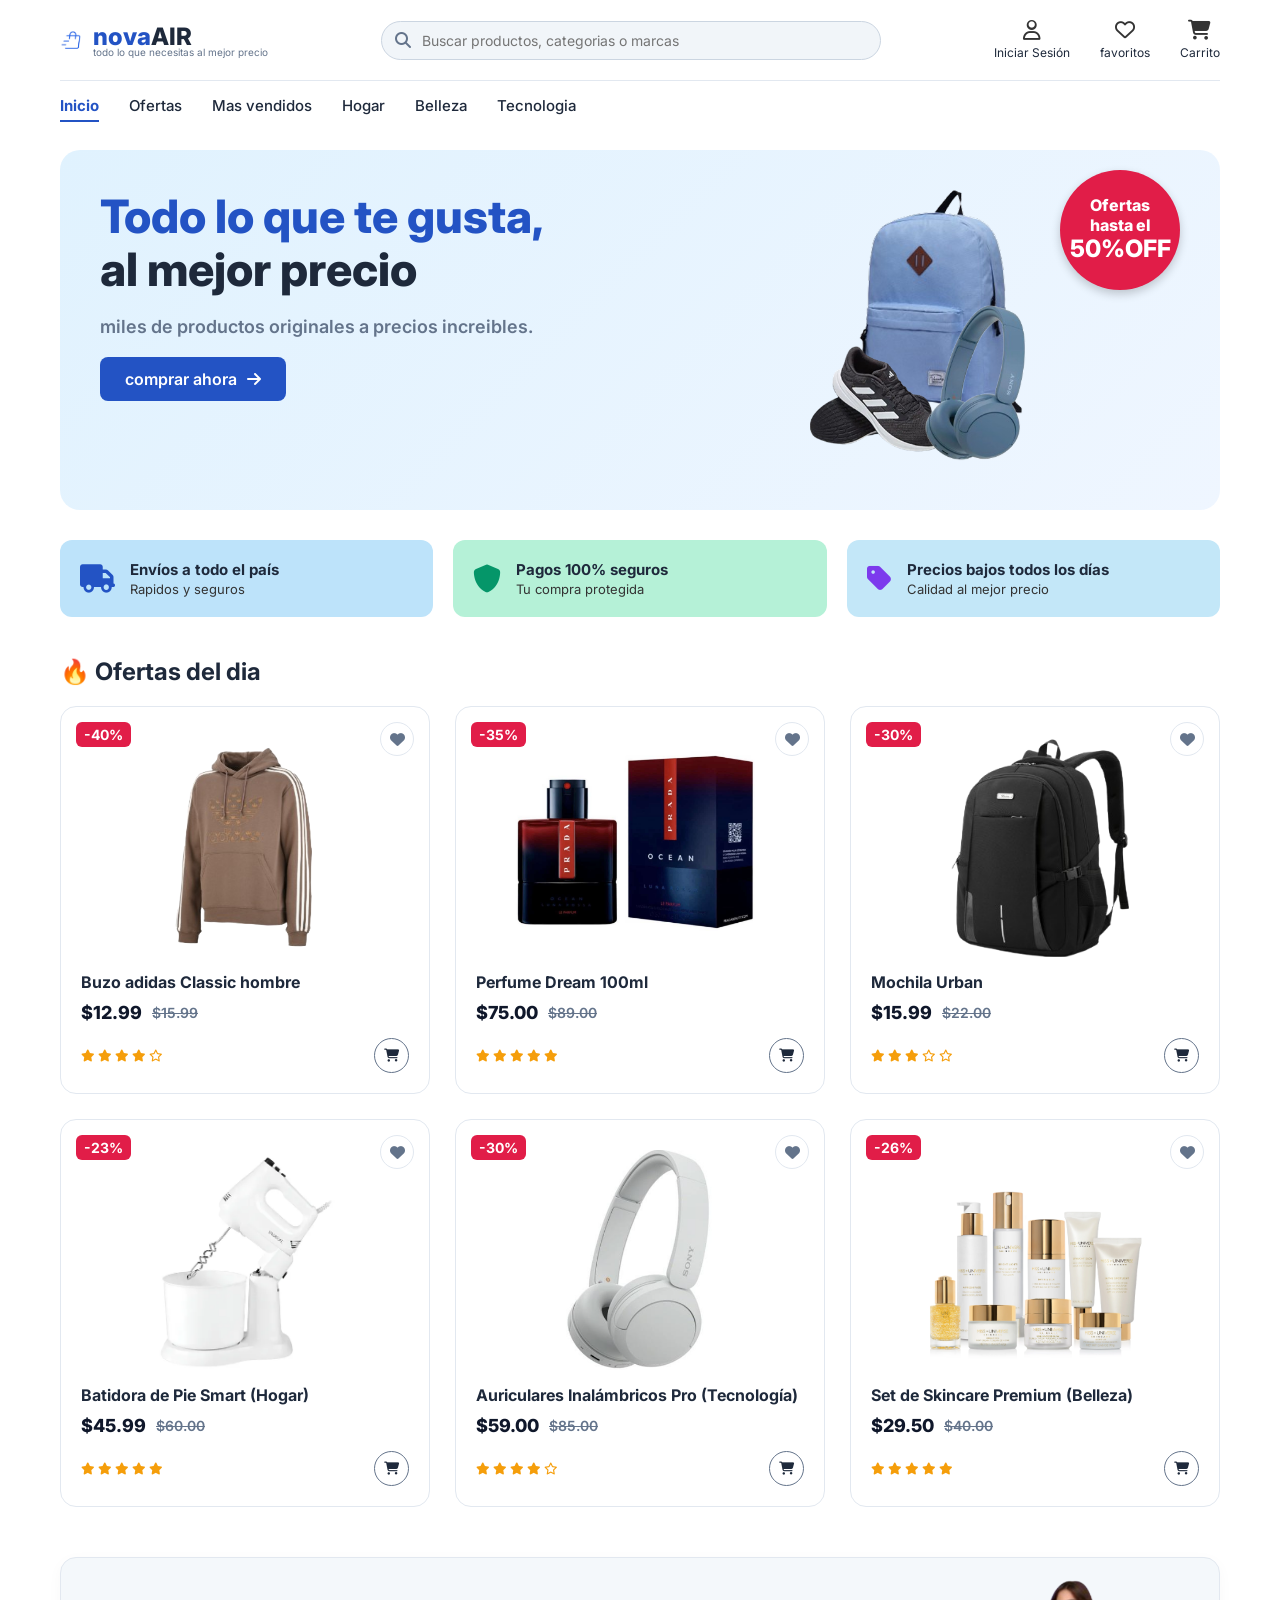
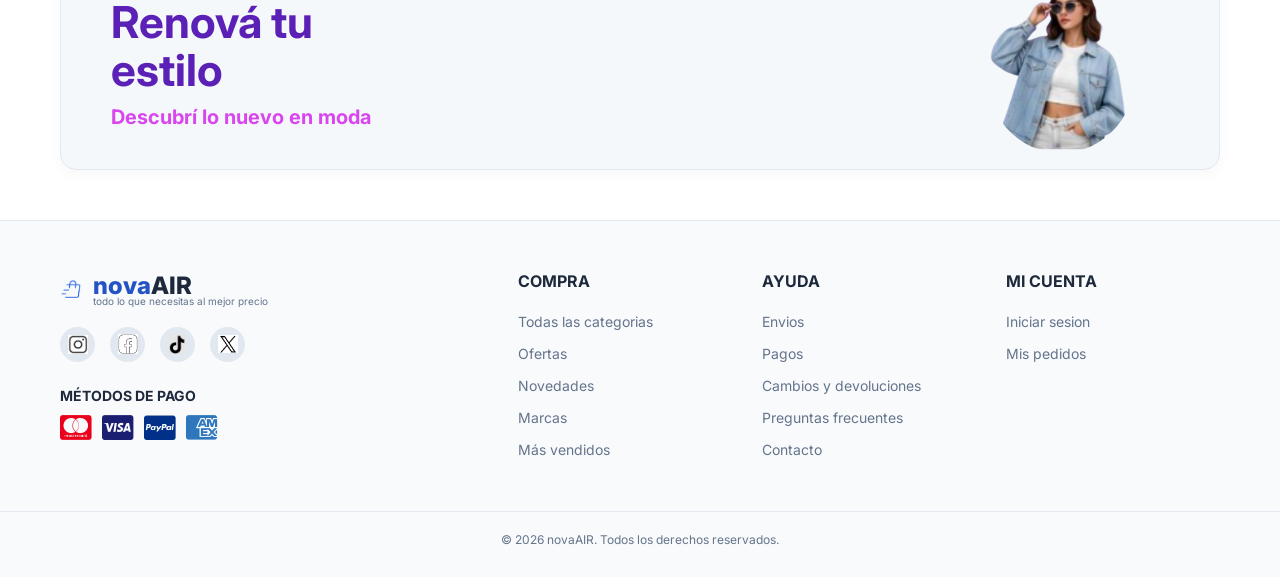
==== commit f2ee68ee: "miau" ====
--- a/index.html
+++ b/index.html
@@ -47,20 +47,16 @@
         </header>
 
         <!-- BARRA DE NAVEGACIÓN -->
-        <nav class="navbar">
-            <button class="btn-categories">
-                <i class="fa-solid fa-border-all"></i> Categorias <i class="fa-solid fa-chevron-down"></i>
-            </button>
-           <ul class="nav-links">
-                <li><a href="index.html">Inicio</a></li>
-                <li><a href="ofertas.html">Ofertas</a></li>
-                <li><a href="mas-vendidos.html">Mas vendidos</a></li>
-                <li><a href="hogar.html">Hogar</a></li>
-                <li><a href="belleza.html">Belleza</a></li>
-                <li><a href="tecnologia.html">Tecnologia</a></li>
-            </ul>
-        </nav>
-
+       <nav class="navbar">
+    <ul class="nav-links">
+        <li><a href="index.html">Inicio</a></li>
+        <li><a href="ofertas.html">Ofertas</a></li>
+        <li><a href="mas-vendidos.html">Mas vendidos</a></li>
+        <li><a href="hogar.html">Hogar</a></li>
+        <li><a href="belleza.html">Belleza</a></li>
+        <li><a href="tecnologia.html">Tecnologia</a></li>
+    </ul>
+</nav>
         <main>
             <!-- SECCIÓN HERO -->
             <section class="hero">
@@ -72,7 +68,7 @@
                     </button>
                 </div>
 
-                <div class="hero-image-placeholder"></div>
+                <div class="hero-image-placeholder" style="background-image: url('Assets/banner\ 1.png');"></div>
 
                 <div class="hero-badge">
                     Ofertas<br>hasta el<br><span>50%OFF</span>
--- a/Css/style.css
+++ b/Css/style.css
@@ -255,16 +255,11 @@
 }
 
 .hero-image-placeholder {
-    width: 450px;
-    height: 350px;
-    background-size: cover;
+    width: 45%;
+    height: 280px;
+    background-size: contain;
     background-position: center;
-    border-radius: 20px;
-    position: absolute;
-    right: 40px;
-    top: 50%;
-    transform: translateY(-50%);
-    z-index: 1;
+    background-repeat: no-repeat;
 }
 
 .hero-image-wrap { /* Usado en Hogar */
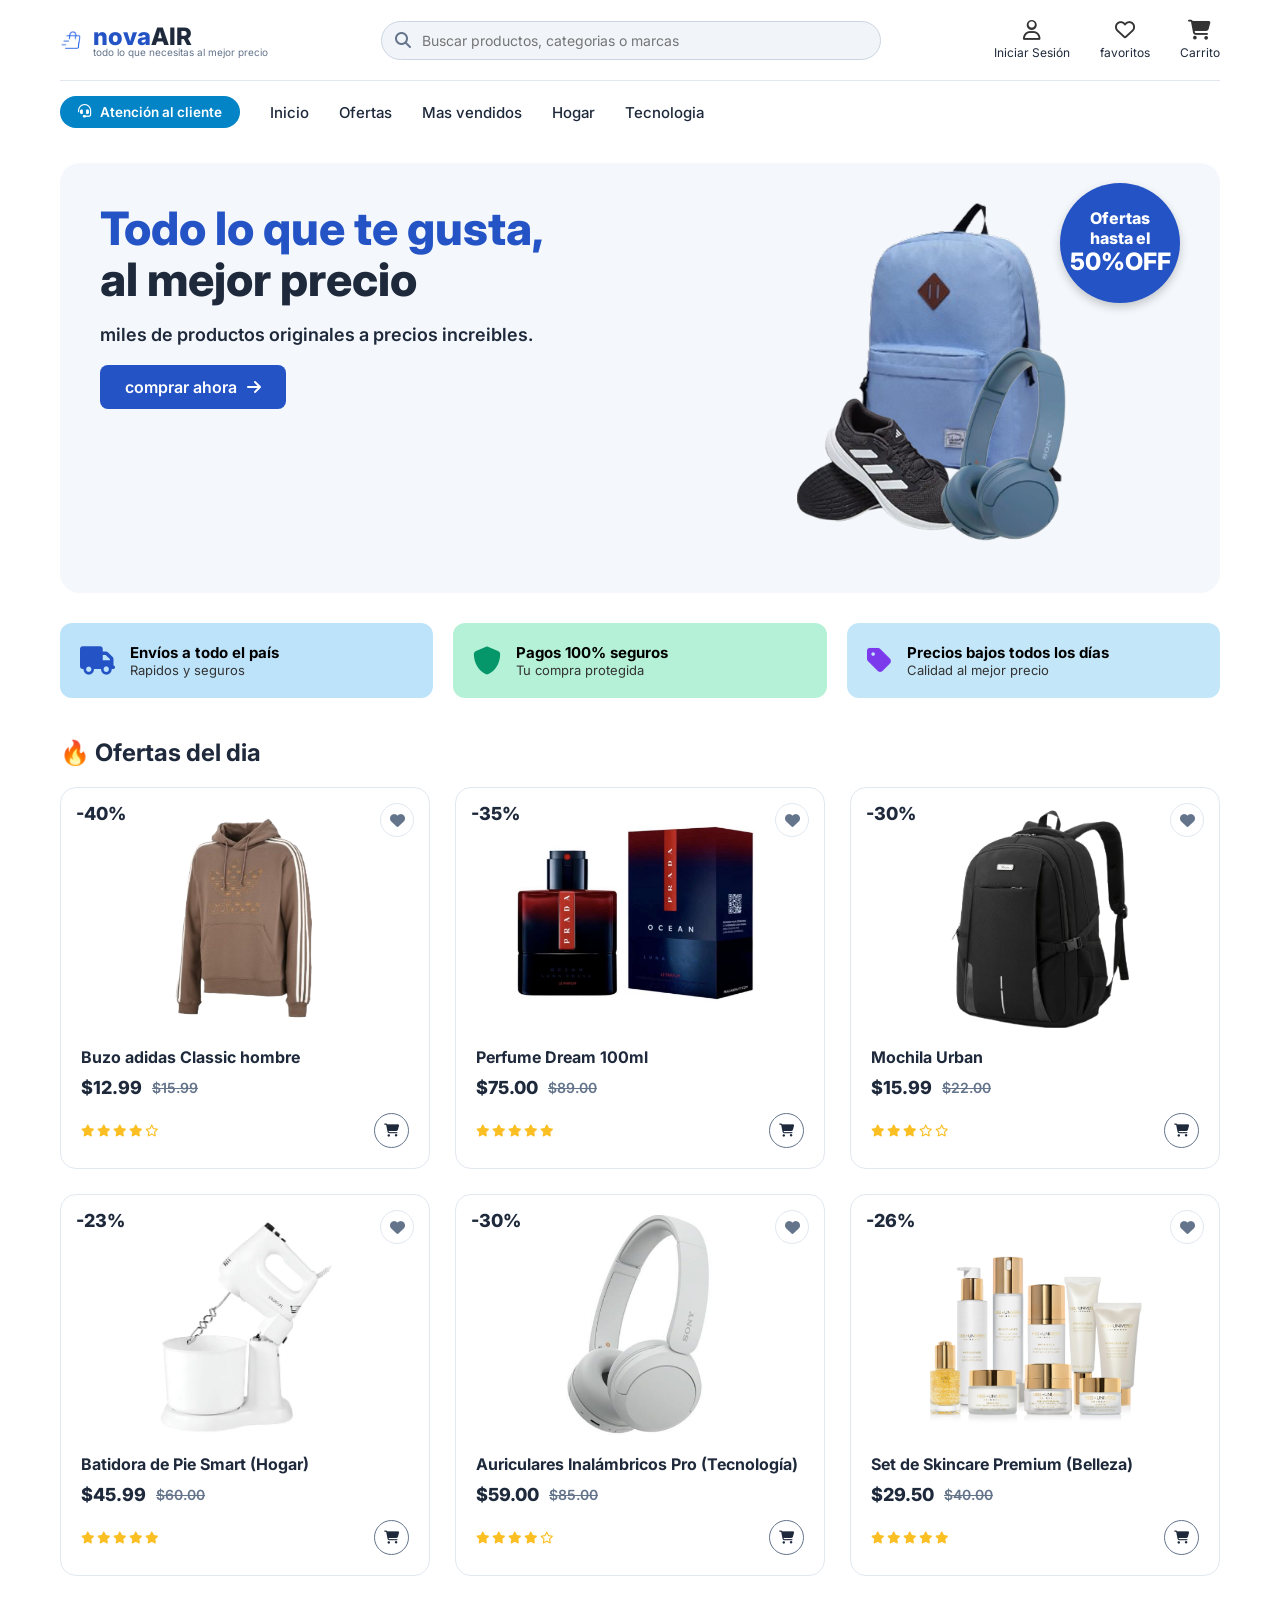
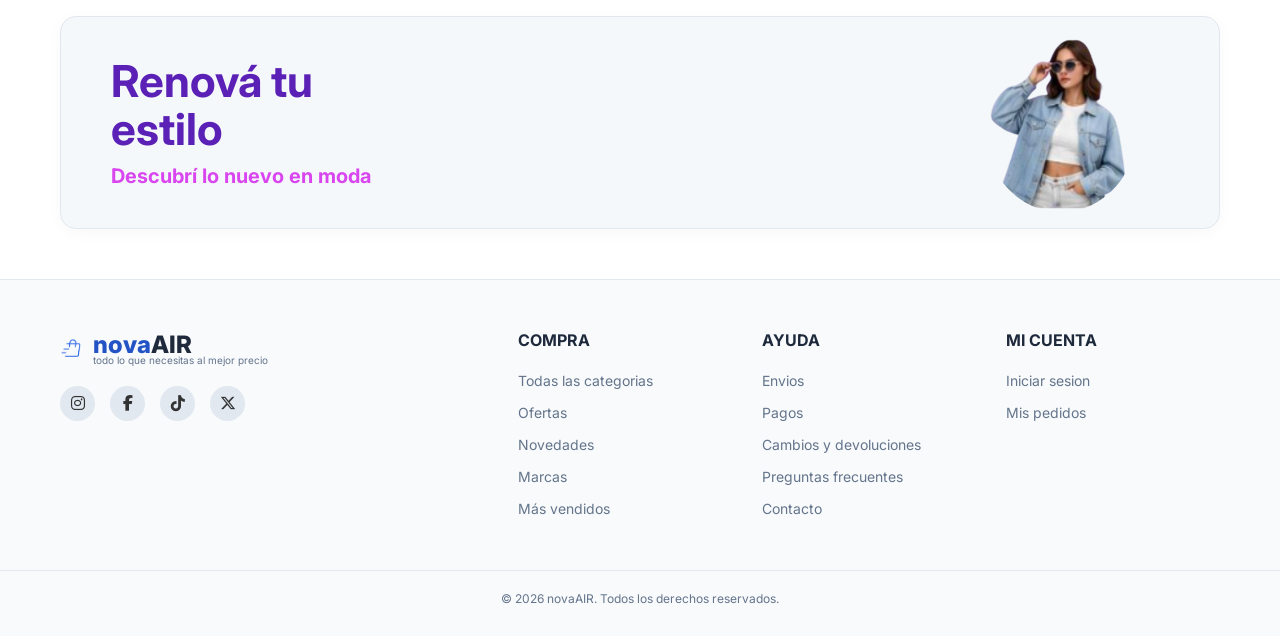
==== commit 591d710d: "Actualizando archivos con buscador y atención al cliente" ====
--- a/index.html
+++ b/index.html
@@ -4,29 +4,886 @@
     <meta charset="UTF-8">
     <meta name="viewport" content="width=device-width, initial-scale=1.0">
     <title>novaAIR - Tienda Online</title>
-    <!-- Fuente de Google Fonts -->
     <link href="https://fonts.googleapis.com/css2?family=Inter:wght@400;500;600;700;800&display=swap" rel="stylesheet">
-    <!-- Iconos de FontAwesome -->
-<link rel="stylesheet" href="https://cdnjs.cloudflare.com/ajax/libs/font-awesome/6.5.2/css/all.min.css">
-   <link rel="stylesheet" href="Css/style.css">
+    <link rel="stylesheet" href="https://cdnjs.cloudflare.com/ajax/libs/font-awesome/6.5.2/css/all.min.css">
+    <style>
+        /* ================= VARIABLES Y RESET ================= */
+        :root {
+            --primary-blue: #2353C4;
+            --light-blue: #45B6FE;
+            --bg-light: #F4F7FB;
+            --text-dark: #1E293B;
+            --text-gray: #64748B;
+            --border-color: #E2E8F0;
+            --success-green: #059669;
+            --danger-red: #E11D48;
+        }
+
+        * {
+            margin: 0;
+            padding: 0;
+            box-sizing: border-box;
+            font-family: 'Inter', sans-serif;
+        }
+
+        body {
+            background-color: #ffffff;
+            color: var(--text-dark);
+        }
+
+        a {
+            text-decoration: none;
+            color: inherit;
+        }
+
+        ul {
+            list-style: none;
+        }
+
+        button {
+            font-family: 'Inter', sans-serif;
+        }
+
+        .container {
+            max-width: 1200px;
+            margin: 0 auto;
+            padding: 0 20px;
+        }
+
+        /* ================= HEADER ================= */
+        .top-header {
+            display: flex;
+            justify-content: space-between;
+            align-items: center;
+            padding: 20px 0;
+            border-bottom: 1px solid var(--border-color);
+        }
+
+        .logo {
+            display: flex;
+            align-items: center;
+            gap: 10px;
+        }
+
+        .logo-icon-fallback {
+            color: var(--primary-blue);
+            font-size: 24px;
+        }
+
+        .logo h1 {
+            font-size: 24px;
+            font-weight: 800;
+            color: var(--primary-blue);
+            margin-bottom: -5px;
+        }
+
+        .logo span {
+            color: var(--text-dark);
+        }
+
+        .logo p {
+            font-size: 10px;
+            color: var(--text-gray);
+        }
+
+        /* --- ESTILOS DEL BUSCADOR UNIFICADO --- */
+        .search-bar {
+            flex: 1;
+            max-width: 500px;
+            position: relative;
+        }
+
+        .search-bar input {
+            width: 100%;
+            padding: 10px 16px 10px 40px;
+            border-radius: 20px;
+            border: 1px solid #CBD5E1;
+            background-color: #F1F5F9;
+            font-size: 14px;
+            outline: none;
+        }
+
+        .search-bar i {
+            position: absolute;
+            left: 14px;
+            top: 50%;
+            transform: translateY(-50%);
+            color: var(--text-gray); 
+        }
+       
+        .user-actions {
+            display: flex;
+            gap: 30px;
+        }
+
+        .action-item {
+            display: flex;
+            flex-direction: column;
+            align-items: center;
+            font-size: 12px;
+            color: var(--text-dark);
+            cursor: pointer;
+            background: none;
+            border: none;
+            position: relative;
+        }
+
+        .action-item i {
+            font-size: 20px;
+            margin-bottom: 5px;
+            color: #333;
+        }
+
+        .action-item span {
+            white-space: nowrap;
+            max-width: 90px;
+            overflow: hidden;
+            text-overflow: ellipsis;
+        }
+
+        .badge-count {
+            position: absolute;
+            top: -6px;
+            right: 8px;
+            background-color: var(--danger-red);
+            color: white;
+            font-size: 10px;
+            font-weight: 700;
+            width: 16px;
+            height: 16px;
+            border-radius: 50%;
+            display: flex;
+            align-items: center;
+            justify-content: center;
+        }
+
+        /* ================= NAVEGACIÓN ================= */
+        .navbar {
+            display: flex;
+            align-items: center;
+            padding: 15px 0;
+            gap: 30px;
+        }
+
+        .btn-categories {
+            background-color: var(--light-blue);
+            color: white;
+            border: none;
+            padding: 10px 20px;
+            border-radius: 8px;
+            font-weight: 500;
+            display: flex;
+            align-items: center;
+            gap: 10px;
+            cursor: pointer;
+        }
+
+        .nav-links {
+            display: flex;
+            gap: 30px;
+            font-weight: 500;
+            font-size: 15px;
+        }
+
+        /* ================= HERO SECTION ================= */
+        .hero {
+            background-color: var(--bg-light);
+            border-radius: 20px;
+            padding: 40px;
+            display: flex;
+            justify-content: space-between;
+            margin-top: 20px;
+            position: relative;
+            overflow: hidden;
+        }
+
+        .hero-content {
+            max-width: 50%;
+            z-index: 2;
+        }
+
+        .hero h2 {
+            font-size: 46px;
+            font-weight: 800;
+            color: var(--primary-blue);
+            line-height: 1.1;
+        }
+
+        .hero h2 span {
+            color: var(--text-dark);
+            display: block;
+        }
+
+        .hero p {
+            margin: 20px 0;
+            font-size: 18px;
+            font-weight: 600;
+        }
+
+        .btn-primary {
+            background-color: var(--primary-blue);
+            color: white;
+            padding: 12px 25px;
+            border-radius: 8px;
+            border: none;
+            font-weight: 600;
+            font-size: 16px;
+            display: inline-flex;
+            align-items: center;
+            gap: 10px;
+            cursor: pointer;
+        }
+
+        .hero-image-placeholder {
+            width: 450px;
+            height: 350px;
+            background: url('./Assets/banner%201.png') no-repeat center center;
+            background-size: contain;
+            position: relative;
+            z-index: 1;
+        }
+
+        .hero-badge {
+            position: absolute;
+            top: 20px;
+            right: 40px;
+            background-color: var(--primary-blue);
+            color: white;
+            width: 120px;
+            height: 120px;
+            border-radius: 50%;
+            display: flex;
+            flex-direction: column;
+            justify-content: center;
+            align-items: center;
+            font-weight: 800;
+            text-align: center;
+            line-height: 1.2;
+            box-shadow: 0 4px 10px rgba(0,0,0,0.2);
+            z-index: 3;
+        }
+
+        .hero-badge span {
+            font-size: 24px;
+        }
+
+        /* ================= BANNERS DE BENEFICIOS ================= */
+        .benefits-banner {
+            display: flex;
+            gap: 20px;
+            margin-top: 30px;
+        }
+
+        .benefit-card {
+            flex: 1;
+            padding: 20px;
+            border-radius: 12px;
+            display: flex;
+            align-items: center;
+            gap: 15px;
+            cursor: pointer;
+            border: none;
+            text-align: left;
+            transition: transform 0.3s ease, box-shadow 0.3s ease;
+        }
+
+        .benefit-card:hover {
+            transform: translateY(-5px);
+            box-shadow: 0 8px 15px rgba(0,0,0,0.1);
+        }
+
+        .benefit-card.blue { background-color: #BDE3FA; }
+        .benefit-card.green { background-color: #B5F1D7; }
+        .benefit-card.light { background-color: #C3E7F8; }
+
+        .benefit-icon {
+            font-size: 28px;
+            color: var(--primary-blue);
+            display: flex;
+            align-items: center;
+            justify-content: center;
+        }
+
+        .benefit-card.green .benefit-icon {
+            color: #059669;
+        }
+        .benefit-card.light .benefit-icon {
+             color: #7C3AED;
+        }
+
+        .benefit-text h4 {
+            font-size: 15px;
+            font-weight: 700;
+        }
+        .benefit-text p {
+            font-size: 13px;
+            color: #333;
+        }
+
+        /* ================= VENTANA EMERGENTE (MODAL) BASE ================= */
+        .modal-overlay {
+            display: none;
+            position: fixed;
+            top: 0;
+            left: 0;
+            width: 100%;
+            height: 100%;
+            background-color: rgba(0, 0, 0, 0.5);
+            z-index: 9999;
+            justify-content: center;
+            align-items: center;
+            opacity: 0;
+            transition: opacity 0.3s ease;
+            padding: 20px;
+        }
+
+        .modal-overlay.active {
+            display: flex;
+            opacity: 1;
+        }
+
+        .modal-box {
+            background-color: #ffffff;
+            padding: 30px;
+            border-radius: 16px;
+            width: 100%;
+            max-width: 400px;
+            text-align: center;
+            position: relative;
+            box-shadow: 0 15px 30px rgba(0,0,0,0.2);
+            transform: translateY(-30px);
+            transition: transform 0.3s ease;
+            max-height: 85vh;
+            overflow-y: auto;
+        }
+
+        .modal-overlay.active .modal-box {
+            transform: translateY(0);
+        }
+
+        .modal-box.modal-wide {
+            max-width: 520px;
+            text-align: left;
+        }
+
+        .modal-close-btn {
+            position: absolute;
+            top: 15px;
+            right: 15px;
+            font-size: 24px;
+            cursor: pointer;
+            color: var(--text-gray);
+            transition: color 0.2s;
+            line-height: 1;
+        }
+
+        .modal-close-btn:hover {
+            color: var(--text-dark);
+        }
+
+        .modal-box p {
+            font-size: 16px;
+            line-height: 1.5;
+            color: var(--text-dark);
+            margin: 20px 0;
+            font-weight: 500;
+        }
+
+        .modal-icon-top {
+            font-size: 40px;
+            color: var(--primary-blue);
+            margin-bottom: 5px;
+        }
+
+        .modal-title {
+            font-size: 20px;
+            font-weight: 800;
+            margin-top: 10px;
+        }
+
+        .modal-btn {
+            background-color: var(--primary-blue);
+            color: white;
+            border: none;
+            padding: 10px 30px;
+            border-radius: 8px;
+            font-weight: 600;
+            font-size: 15px;
+            cursor: pointer;
+            transition: background-color 0.3s;
+            width: 100%;
+        }
+
+        .modal-btn:hover {
+            background-color: #1a4099;
+        }
+
+        .modal-btn.secondary {
+            background-color: transparent;
+            color: var(--text-gray);
+            border: 1px solid var(--border-color);
+            margin-top: 10px;
+        }
+        .modal-btn.secondary:hover {
+            background-color: var(--bg-light);
+        }
+
+        /* ================= LOGIN / REGISTRO ================= */
+        .form-group {
+            text-align: left;
+            margin-bottom: 15px;
+        }
+        .form-group label {
+            display: block;
+            font-size: 13px;
+            font-weight: 600;
+            margin-bottom: 6px;
+            color: var(--text-gray);
+        }
+        .form-group input {
+            width: 100%;
+            padding: 10px 14px;
+            border-radius: 8px;
+            border: 1px solid var(--border-color);
+            font-size: 14px;
+            outline: none;
+        }
+        .form-group input:focus {
+            border-color: var(--primary-blue);
+        }
+        .form-error {
+            color: var(--danger-red);
+            font-size: 13px;
+            font-weight: 600;
+            margin: -10px 0 12px;
+            display: none;
+        }
+        .form-switch {
+            text-align: center;
+            font-size: 13px;
+            color: var(--text-gray);
+            margin-top: 15px;
+        }
+        .form-switch a {
+            color: var(--primary-blue);
+            font-weight: 700;
+            cursor: pointer;
+        }
+
+        /* ================= FAVORITOS / CARRITO LISTA ================= */
+        .list-empty {
+            text-align: center;
+            color: var(--text-gray);
+            padding: 30px 10px;
+        }
+        .list-empty i {
+            font-size: 36px;
+            margin-bottom: 10px;
+            display: block;
+            color: var(--border-color);
+        }
+
+        .mini-item {
+            display: flex;
+            align-items: center;
+            gap: 12px;
+            padding: 12px 0;
+            border-bottom: 1px solid var(--border-color);
+        }
+        .mini-item:last-child {
+            border-bottom: none;
+        }
+        .mini-item-icon {
+            width: 55px;
+            height: 55px;
+            border-radius: 10px;
+            background: var(--bg-light);
+            display: flex;
+            align-items: center;
+            justify-content: center;
+            font-size: 22px;
+            color: var(--primary-blue);
+            flex-shrink: 0;
+        }
+        .mini-item-info {
+            flex: 1;
+            min-width: 0;
+        }
+        .mini-item-info h5 {
+            font-size: 14px;
+            font-weight: 700;
+            margin-bottom: 3px;
+            white-space: nowrap;
+            overflow: hidden;
+            text-overflow: ellipsis;
+        }
+        .mini-item-info p {
+            font-size: 13px;
+            color: var(--text-gray);
+            font-weight: 600;
+            margin: 0;
+        }
+        .mini-item-actions {
+            display: flex;
+            align-items: center;
+            gap: 8px;
+        }
+        .qty-btn {
+            width: 24px;
+            height: 24px;
+            border-radius: 50%;
+            border: 1px solid var(--border-color);
+            background: white;
+            cursor: pointer;
+            font-size: 12px;
+            display: flex;
+            align-items: center;
+            justify-content: center;
+        }
+        .qty-value {
+            font-size: 13px;
+            font-weight: 700;
+            min-width: 16px;
+            text-align: center;
+        }
+        .remove-btn {
+            background: none;
+            border: none;
+            color: var(--danger-red);
+            cursor: pointer;
+            font-size: 15px;
+            margin-left: 4px;
+        }
+
+        .cart-total-row {
+            display: flex;
+            justify-content: space-between;
+            align-items: center;
+            padding: 15px 0;
+            font-weight: 800;
+            font-size: 17px;
+            border-top: 2px solid var(--text-dark);
+            margin-top: 5px;
+        }
+
+        /* ================= CONFIRMACIÓN DE COMPRA ================= */
+        .order-success-icon {
+            width: 70px;
+            height: 70px;
+            border-radius: 50%;
+            background: #D1FAE5;
+            color: var(--success-green);
+            display: flex;
+            align-items: center;
+            justify-content: center;
+            font-size: 34px;
+            margin: 0 auto 15px;
+        }
+        .order-number {
+            background: var(--bg-light);
+            border-radius: 10px;
+            padding: 12px;
+            font-weight: 700;
+            font-size: 15px;
+            color: var(--primary-blue);
+            margin: 10px 0 20px;
+        }
+
+        /* ================= OFERTAS DEL DÍA ================= */
+        .section-title {
+            margin: 40px 0 20px;
+            font-size: 24px;
+            display: flex;
+            align-items: center;
+            gap: 10px;
+        }
+
+        .products-grid {
+            display: grid;
+            grid-template-columns: repeat(3, 1fr);
+            gap: 25px;
+        }
+
+        .product-card {
+            border: 1px solid var(--border-color);
+            border-radius: 16px;
+            padding: 20px;
+            position: relative;
+            background: white;
+            transition: box-shadow 0.3s ease;
+        }
+
+        .product-card:hover {
+            box-shadow: 0 10px 25px rgba(0,0,0,0.05);
+        }
+
+        .discount-badge {
+            position: absolute;
+            top: 15px;
+            left: 15px;
+            font-size: 18px;
+            font-weight: 800;
+            color: var(--text-dark);
+            z-index: 10;
+        }
+
+        .favorite-toggle {
+            position: absolute;
+            top: 15px;
+            right: 15px;
+            z-index: 10;
+            background: white;
+            border: 1px solid var(--border-color);
+            width: 34px;
+            height: 34px;
+            border-radius: 50%;
+            display: flex;
+            align-items: center;
+            justify-content: center;
+            cursor: pointer;
+            color: var(--text-gray);
+            font-size: 15px;
+            transition: transform 0.15s ease, color 0.2s ease, border-color 0.2s ease;
+        }
+        .favorite-toggle:hover {
+            transform: scale(1.08);
+        }
+        .favorite-toggle.active {
+            color: var(--danger-red);
+            border-color: var(--danger-red);
+        }
+
+        .product-image {
+            width: 100%;
+            height: 220px;
+            object-fit: contain;
+            margin-bottom: 15px;
+        }
+
+        .product-title {
+            font-size: 16px;
+            font-weight: 700;
+            margin-bottom: 10px;
+        }
+
+        .product-prices {
+            display: flex;
+            align-items: center;
+            gap: 10px;
+            margin-bottom: 15px;
+        }
+
+        .price-current {
+            font-size: 18px;
+            font-weight: 800;
+        }
+
+        .price-old {
+            font-size: 14px;
+            color: var(--text-gray);
+            text-decoration: line-through;
+            font-weight: 600;
+        }
+
+        .product-footer {
+            display: flex;
+            justify-content: space-between;
+            align-items: center;
+        }
+
+        .stars {
+            color: #FBBF24;
+            font-size: 12px;
+        }
+
+        .stars i { margin-right: 2px; }
+
+        .btn-cart {
+            background: transparent;
+            border: 1px solid var(--text-gray);
+            border-radius: 50%;
+            width: 35px;
+            height: 35px;
+            display: flex;
+            align-items: center;
+            justify-content: center;
+            cursor: pointer;
+            color: var(--text-dark);
+            transition: background-color 0.2s ease, color 0.2s ease, border-color 0.2s ease;
+        }
+        .btn-cart:hover {
+            background-color: var(--primary-blue);
+            border-color: var(--primary-blue);
+            color: white;
+        }
+        .btn-cart.added {
+            background-color: var(--success-green);
+            border-color: var(--success-green);
+            color: white;
+        }
+
+        /* ================= BANNER RENOVÁ TU ESTILO ================= */
+        .promo-banner {
+            background: #F4F8FB;
+            border: 1px solid #E2E8F0;
+            box-shadow: 0 4px 15px rgba(0,0,0,0.03);
+            border-radius: 16px;
+            margin-top: 40px;
+            padding: 40px 50px;
+            display: flex;
+            justify-content: space-between;
+            align-items: center;
+            min-height: 200px;
+            position: relative;
+            overflow: hidden;
+        }
+
+        .promo-text h3 {
+            font-size: 44px;
+            color: #5B21B6;
+            line-height: 1.1;
+        }
+
+        .promo-text p {
+            font-size: 20px;
+            color: #D946EF;
+            font-weight: 700;
+            margin-top: 10px;
+        }
+
+        .promo-image {
+            position: absolute;
+            right: 80px;
+            top: 50%;
+            transform: translateY(-50%);
+            height: 85%;
+            object-fit: contain;
+        }
+
+        /* ================= FOOTER ================= */
+        .footer {
+            background-color: #F8FAFC;
+            padding: 50px 0 30px;
+            margin-top: 50px;
+            border-top: 1px solid var(--border-color);
+        }
+
+        .footer-content {
+            display: grid;
+            grid-template-columns: 2fr 1fr 1fr 1fr;
+            gap: 30px;
+        }
+
+        .footer-col h4 {
+            font-size: 16px;
+            font-weight: 700;
+            margin-bottom: 20px;
+            text-transform: uppercase;
+        }
+
+        .footer-col ul li {
+            margin-bottom: 12px;
+        }
+
+        .footer-col ul li a,
+        .footer-col ul li button {
+            color: var(--text-gray);
+            font-size: 14px;
+            transition: color 0.3s;
+            background: none;
+            border: none;
+            cursor: pointer;
+            padding: 0;
+            text-align: left;
+            font-family: 'Inter', sans-serif;
+        }
+
+        .footer-col ul li a:hover,
+        .footer-col ul li button:hover {
+            color: var(--primary-blue);
+        }
+
+        .footer-bottom {
+            text-align: center;
+            font-size: 12px;
+            color: var(--text-gray);
+            margin-top: 40px;
+            padding-top: 20px;
+            border-top: 1px solid var(--border-color);
+        }
+
+        .social-icons {
+            display: flex;
+            gap: 15px;
+            margin-top: 20px;
+        }
+
+        .social-icons a {
+            display: flex;
+            align-items: center;
+            justify-content: center;
+            width: 35px;
+            height: 35px;
+            background-color: #E2E8F0;
+            border-radius: 50%;
+            color: #333;
+            font-size: 16px;
+            transition: background-color 0.2s ease, color 0.2s ease;
+        }
+        .social-icons a:hover {
+            background-color: var(--primary-blue);
+            color: white;
+        }
+
+        /* Toast de notificación */
+        #toast {
+            position: fixed;
+            bottom: 25px;
+            left: 50%;
+            transform: translateX(-50%) translateY(20px);
+            background: var(--text-dark);
+            color: white;
+            padding: 12px 22px;
+            border-radius: 30px;
+            font-size: 14px;
+            font-weight: 600;
+            display: flex;
+            align-items: center;
+            gap: 10px;
+            z-index: 10000;
+            opacity: 0;
+            pointer-events: none;
+            transition: opacity 0.25s ease, transform 0.25s ease;
+        }
+        #toast.show {
+            opacity: 1;
+            transform: translateX(-50%) translateY(0);
+        }
+        #toast i {
+            color: #34D399;
+        }
+        
+    </style>
+    <link rel="stylesheet" href="../Css/buscador.css">
 </head>
 <body>
 
     <div class="container">
-        <!-- HEADER PRINCIPAL -->
         <header class="top-header">
             <a href="index.html" class="logo" style="text-decoration:none;">
-                <img src="../Assets/Logo nova air.png" alt="Icono novaAIR" style="height: 24px;">
+                <img src="./Assets/Logo%20nova%20air.png" alt="Icono novaAIR" style="height: 24px;">
                 <div>
                     <h1>nova<span>AIR</span></h1>
                     <p>todo lo que necesitas al mejor precio</p>
                 </div>
             </a>
 
-          <div class="search-bar">
-    <i class="fa-solid fa-magnifying-glass"></i>
-    <input type="text" placeholder="Buscar productos, categorias o marcas">
-</div>
+            <div class="search-bar">
+                <div class="search-icon-bg">
+                    <i class="fa-solid fa-magnifying-glass"></i>
+                </div>
+                <input type="text" placeholder="Buscar productos, categorias o marcas">
+            </div>
 
             <div class="user-actions">
                 <button class="action-item" id="btnLogin" onclick="onUserIconClick()">
@@ -46,19 +903,20 @@
             </div>
         </header>
 
-        <!-- BARRA DE NAVEGACIÓN -->
-       <nav class="navbar">
-    <ul class="nav-links">
-        <li><a href="index.html">Inicio</a></li>
-        <li><a href="ofertas.html">Ofertas</a></li>
-        <li><a href="mas-vendidos.html">Mas vendidos</a></li>
-        <li><a href="hogar.html">Hogar</a></li>
-        <li><a href="belleza.html">Belleza</a></li>
-        <li><a href="tecnologia.html">Tecnologia</a></li>
-    </ul>
-</nav>
+        <nav class="navbar">
+            <button class="btn-support" onclick="openSupportModal()">
+    <i class="fa-solid fa-headset"></i> Atención al cliente
+</button>
+            <ul class="nav-links">
+                <li><a href="index.html">Inicio</a></li>
+                <li><a href="ofertas.html">Ofertas</a></li>
+                <li><a href="mas-vendidos.html">Mas vendidos</a></li>
+                <li><a href="hogar.html">Hogar</a></li>
+                <li><a href="tecnologia.html">Tecnologia</a></li>
+            </ul>
+        </nav>
+
         <main>
-            <!-- SECCIÓN HERO -->
             <section class="hero">
                 <div class="hero-content">
                     <h2>Todo lo que te gusta,<br><span>al mejor precio</span></h2>
@@ -68,14 +926,13 @@
                     </button>
                 </div>
 
-                <div class="hero-image-placeholder" style="background-image: url('Assets/banner\ 1.png');"></div>
+                <div class="hero-image-placeholder"></div>
 
                 <div class="hero-badge">
                     Ofertas<br>hasta el<br><span>50%OFF</span>
                 </div>
             </section>
 
-            <!-- BANNERS DE BENEFICIOS -->
             <section class="benefits-banner">
                 <button class="benefit-card blue" onclick="mostrarInfo('fa-solid fa-truck', 'Envíos a todo el país', '¡Recibe tus productos en la puerta de tu casa en menos de 24/48 horas para que disfrutes tu compra cuanto antes!')">
                     <div class="benefit-icon"><i class="fa-solid fa-truck"></i></div>
@@ -102,55 +959,35 @@
                 </button>
             </section>
 
-            <!-- OFERTAS DEL DÍA -->
             <h3 class="section-title" id="ofertas">🔥 Ofertas del dia</h3>
             <section class="products-grid" id="productsGrid">
-                <!-- Los productos se generan dinámicamente con JavaScript -->
-            </section>
-
-            <!-- BANNER INFERIOR -->
+                </section>
+
             <section class="promo-banner">
                 <div class="promo-text">
                     <h3>Renová tu<br>estilo</h3>
                     <p>Descubrí lo nuevo en moda</p>
                 </div>
-                <img src="Assets/chica banner 2.png" alt="Moda" class="promo-image" style="object-fit: cover; border-radius: 50%;">
+                <img src="./Assets/chica%20banner%202.png" alt="Moda" class="promo-image" style="object-fit: cover; border-radius: 50%;">
             </section>
         </main>
     </div>
 
-    <!-- FOOTER -->
     <footer class="footer">
         <div class="container footer-content">
             <div class="footer-col">
                 <div class="logo">
-<img src="../Assets/Logo nova air.png" alt="Icono novaAIR" style="height: 24px;">                    <div>
+                    <img src="./Assets/Logo%20nova%20air.png" alt="Icono novaAIR" style="height: 24px;">
+                    <div>
                         <h1>nova<span>AIR</span></h1>
                         <p>todo lo que necesitas al mejor precio</p>
                     </div>
                 </div>
                 <div class="social-icons">
-                    <a href="https://www.instagram.com" class="icono-social" target="_blank" rel="noopener noreferrer" title="Instagram">
-                        <img src="../Assets/instagram.png" alt="Instagram" style="width: 20px; height: 20px; object-fit: contain;">
-                    </a>
-                    <a href="https://www.facebook.com" class="icono-social" target="_blank" rel="noopener noreferrer" title="Facebook">
-                        <img src="../Assets/facebook.png" alt="Facebook" style="width: 20px; height: 20px; object-fit: contain;">
-                    </a>
-                    <a href="https://www.tiktok.com" class="icono-social" target="_blank" rel="noopener noreferrer" title="TikTok">
-                        <img src="../Assets/tiktok.png" alt="TikTok" style="width: 20px; height: 20px; object-fit: contain;">
-                    </a>
-                    <a href="https://www.x.com" class="icono-social" target="_blank" rel="noopener noreferrer" title="X (Twitter)">
-                        <img src="../Assets/x.png" alt="X" style="width: 20px; height: 20px; object-fit: contain;">
-                    </a>
-                </div>
-                <div class="payment-methods">
-                    <h5>MÉTODOS DE PAGO</h5>
-                    <div class="payment-icons">
-                        <i class="fa-brands fa-cc-mastercard" style="color: #EB001B;"></i>
-                        <i class="fa-brands fa-cc-visa" style="color: #1A1F71;"></i>
-                        <i class="fa-brands fa-cc-paypal" style="color: #003087;"></i>
-                        <i class="fa-brands fa-cc-amex" style="color: #2E77BC;"></i>
-                    </div>
+                    <a href="https://www.instagram.com" target="_blank" rel="noopener noreferrer" title="Instagram"><i class="fa-brands fa-instagram"></i></a>
+                    <a href="https://www.facebook.com" target="_blank" rel="noopener noreferrer" title="Facebook"><i class="fa-brands fa-facebook-f"></i></a>
+                    <a href="https://www.tiktok.com" target="_blank" rel="noopener noreferrer" title="TikTok"><i class="fa-brands fa-tiktok"></i></a>
+                    <a href="https://www.x.com" target="_blank" rel="noopener noreferrer" title="X (Twitter)"><i class="fa-brands fa-x-twitter"></i></a>
                 </div>
             </div>
 
@@ -189,7 +1026,6 @@
         </div>
     </footer>
 
-    <!-- ============ MODAL GENÉRICO DE INFORMACIÓN ============ -->
     <div id="infoModal" class="modal-overlay">
         <div class="modal-box">
             <span class="modal-close-btn" onclick="cerrarModal('infoModal')">&times;</span>
@@ -200,7 +1036,6 @@
         </div>
     </div>
 
-    <!-- ============ MODAL DE LOGIN / REGISTRO ============ -->
     <div id="loginModal" class="modal-overlay">
         <div class="modal-box">
             <span class="modal-close-btn" onclick="cerrarModal('loginModal')">&times;</span>
@@ -231,7 +1066,6 @@
         </div>
     </div>
 
-    <!-- ============ MODAL DE SESIÓN ACTIVA ============ -->
     <div id="accountModal" class="modal-overlay">
         <div class="modal-box">
             <span class="modal-close-btn" onclick="cerrarModal('accountModal')">&times;</span>
@@ -243,7 +1077,6 @@
         </div>
     </div>
 
-    <!-- ============ MODAL DE FAVORITOS ============ -->
     <div id="favModal" class="modal-overlay">
         <div class="modal-box modal-wide">
             <span class="modal-close-btn" onclick="cerrarModal('favModal')">&times;</span>
@@ -252,7 +1085,6 @@
         </div>
     </div>
 
-    <!-- ============ MODAL DE CARRITO ============ -->
     <div id="cartModal" class="modal-overlay">
         <div class="modal-box modal-wide">
             <span class="modal-close-btn" onclick="cerrarModal('cartModal')">&times;</span>
@@ -268,7 +1100,6 @@
         </div>
     </div>
 
-    <!-- ============ MODAL DE CONFIRMACIÓN DE COMPRA ============ -->
     <div id="checkoutModal" class="modal-overlay">
         <div class="modal-box">
             <span class="modal-close-btn" onclick="cerrarModal('checkoutModal')">&times;</span>
@@ -280,7 +1111,6 @@
         </div>
     </div>
 
-    <!-- ============ MODAL DE ÉXITO DE COMPRA ============ -->
     <div id="successModal" class="modal-overlay">
         <div class="modal-box">
             <span class="modal-close-btn" onclick="cerrarModal('successModal')">&times;</span>
@@ -292,7 +1122,6 @@
         </div>
     </div>
 
-    <!-- ============ MODAL DE MIS PEDIDOS ============ -->
     <div id="ordersModal" class="modal-overlay">
         <div class="modal-box modal-wide">
             <span class="modal-close-btn" onclick="cerrarModal('ordersModal')">&times;</span>
@@ -301,12 +1130,9 @@
         </div>
     </div>
 
-    <!-- Notificación tipo toast -->
     <div id="toast"><i class="fa-solid fa-circle-check"></i><span id="toastText">Listo</span></div>
-     <script src="JS/main.js"></script>
-    <!-- SCRIPT PRINCIPAL -->
+
     <script>
-       
         /* =====================================================
            ESTADO DE LA APLICACIÓN (en memoria, se reinicia al recargar)
            ===================================================== */
@@ -320,12 +1146,11 @@
         };
 
         /* Catálogo de productos */
-       /* Catálogo de productos */
         const products = [
             {
                 id: 'p1',
                 title: 'Buzo adidas Classic hombre',
-                image: 'Assets/sueter banner 2.png',
+                image: './Assets/sueter%20banner%202.png',
                 priceCurrent: 12.99,
                 priceOld: 15.99,
                 discount: '-40%',
@@ -334,7 +1159,7 @@
             {
                 id: 'p2',
                 title: 'Perfume Dream 100ml',
-                image: "Assets/Perfume Ocean 100ml.png",
+                image: "./Assets/Perfume%20Ocean%20100ml.png",
                 priceCurrent: 75.00,
                 priceOld: 89.00,
                 discount: '-35%',
@@ -343,7 +1168,7 @@
             {
                 id: 'p3',
                 title: 'Mochila Urban',
-                image: "Assets/mochila negra producto.png",
+                image: "./Assets/mochila%20negra%20producto.png",
                 priceCurrent: 15.99,
                 priceOld: 22.00,
                 discount: '-30%',
@@ -353,7 +1178,7 @@
             {
                 id: 'p4',
                 title: 'Batidora de Pie Smart (Hogar)',
-                image: "Assets/Batidora Smart .png",
+                image: "./Assets/Batidora%20Smart%20.png",
                 priceCurrent: 45.99,
                 priceOld: 60.00,
                 discount: '-23%',
@@ -362,7 +1187,7 @@
             {
                 id: 'p5',
                 title: 'Auriculares Inalámbricos Pro (Tecnología)',
-                image: "Assets/Auriculares inalámbricos sony.png",
+                image: "./Assets/Auriculares%20inal%C3%A1mbricos%20sony.png",
                 priceCurrent: 59.00,
                 priceOld: 85.00,
                 discount: '-30%',
@@ -371,7 +1196,7 @@
             {
                 id: 'p6',
                 title: 'Set de Skincare Premium (Belleza)',
-                image: "Assets/Set de belleza.png",
+                image: "./Assets/Set%20de%20belleza.png",
                 priceCurrent: 29.50,
                 priceOld: 40.00,
                 discount: '-26%',
@@ -489,8 +1314,6 @@
                     errorEl.style.display = 'block';
                     return;
                 }
-                // Simulación simple: si hay una cuenta registrada, valida contra ella;
-                // si no, acepta el inicio de sesión igualmente para efectos de demo.
                 if (state.registeredUser && state.registeredUser.email === email && state.registeredUser.password !== password) {
                     errorEl.textContent = 'Contraseña incorrecta. Intenta de nuevo.';
                     errorEl.style.display = 'block';
@@ -748,7 +1571,144 @@
         renderProducts();
         actualizarUI();
         actualizarBadges();
+        </script>
+        <!-- MODAL DE ATENCIÓN AL CLIENTE -->
+<div id="supportModal" class="support-modal">
+    <div class="support-modal-content">
+        <button class="support-close-btn" onclick="closeSupportModal()">&times;</button>
+        
+        <div class="support-header">
+            <i class="fa-solid fa-headset"></i>
+            <h2>¡Estamos para ayudarte!</h2>
+            <p>En <strong>novaAIR</strong> tu opinión y satisfacción son nuestra prioridad. Cuéntanos qué necesitas:</p>
+        </div>
+
+        <div class="support-options">
+            <button class="support-tab active" onclick="switchSupportTab('opinion')">
+                <i class="fa-solid fa-star"></i> Opinión
+            </button>
+            <button class="support-tab" onclick="switchSupportTab('queja')">
+                <i class="fa-solid fa-circle-exclamation"></i> Queja o Reclamo
+            </button>
+            <button class="support-tab" onclick="switchSupportTab('contacto')">
+                <i class="fa-solid fa-comments"></i> Contacto
+            </button>
+        </div>
+
+        <div class="support-body">
+            <!-- Formulario de Opinión -->
+            <form id="supportFormOpinion" class="support-form active" onsubmit="handleSupportSubmit(event, '¡Gracias por tus comentarios! Nos ayudan a mejorar cada día.')">
+                <label>¿Cómo evaluarías tu experiencia?</label>
+                <div class="star-rating">
+                    <i class="fa-solid fa-star active" onclick="setRating(1)"></i>
+                    <i class="fa-solid fa-star active" onclick="setRating(2)"></i>
+                    <i class="fa-solid fa-star active" onclick="setRating(3)"></i>
+                    <i class="fa-solid fa-star active" onclick="setRating(4)"></i>
+                    <i class="fa-solid fa-star active" onclick="setRating(5)"></i>
+                </div>
+                <input type="text" placeholder="Tu nombre (opcional)">
+                <textarea placeholder="Déjanos tus comentarios o sugerencias..." required></textarea>
+                <button type="submit" class="btn-submit-support">Enviar Opinión</button>
+            </form>
+
+            <!-- Formulario de Queja -->
+            <form id="supportFormQueja" class="support-form" onsubmit="handleSupportSubmit(event, 'Hemos recibido tu reporte. Nuestro equipo te contactará muy pronto.')">
+                <input type="email" placeholder="Tu correo electrónico para darte respuesta" required>
+                <input type="text" placeholder="Asunto de la queja (ej. Producto dañado, demora)" required>
+                <textarea placeholder="Describe lo sucedido con el mayor detalle posible..." required></textarea>
+                <button type="submit" class="btn-submit-support alert-btn">Enviar Reporte</button>
+            </form>
+
+            <!-- Sección de Contacto -->
+            <div id="supportContact" class="support-form">
+                <div class="contact-info-card">
+                    <i class="fa-brands fa-whatsapp"></i>
+                    <div>
+                        <h4>Atención Inmediata</h4>
+                        <p>Escríbenos directamente a nuestro WhatsApp oficial de soporte.</p>
+                    </div>
+                </div>
+                <div class="contact-info-card">
+                    <i class="fa-solid fa-envelope"></i>
+                    <div>
+                        <h4>Correo de Soporte</h4>
+                        <p>soporte@novaair.com (Respuesta en menos de 24h)</p>
+                    </div>
+                </div>
+            </div>
+        </div>
+    </div>
+</div>
     </script>
-
+<script src="js/buscador.js"></script>
+<!-- =========================================================
+     VENTANA FLOTANTE DE ATENCIÓN AL CLIENTE
+     ========================================================= -->
+<div id="supportModal" class="support-modal">
+    <div class="support-modal-content">
+        <button class="support-close-btn" onclick="closeSupportModal()">&times;</button>
+        
+        <div class="support-header">
+            <i class="fa-solid fa-headset"></i>
+            <h2>¡Estamos para ayudarte!</h2>
+            <p>En <strong>novaAIR</strong> tu opinión y satisfacción son nuestra prioridad. Cuéntanos qué necesitas:</p>
+        </div>
+
+        <div class="support-options">
+            <button class="support-tab active" onclick="switchSupportTab('opinion')">
+                <i class="fa-solid fa-star"></i> Opinión
+            </button>
+            <button class="support-tab" onclick="switchSupportTab('queja')">
+                <i class="fa-solid fa-circle-exclamation"></i> Queja o Reclamo
+            </button>
+            <button class="support-tab" onclick="switchSupportTab('contacto')">
+                <i class="fa-solid fa-comments"></i> Contacto
+            </button>
+        </div>
+
+        <div class="support-body">
+            <!-- Formulario de Opinión -->
+            <form id="supportFormOpinion" class="support-form active" onsubmit="handleSupportSubmit(event, '¡Gracias por tus comentarios! Nos ayudan a mejorar cada día.')">
+                <label>¿Cómo evaluarías tu experiencia?</label>
+                <div class="star-rating">
+                    <i class="fa-solid fa-star active" onclick="setRating(1)"></i>
+                    <i class="fa-solid fa-star active" onclick="setRating(2)"></i>
+                    <i class="fa-solid fa-star active" onclick="setRating(3)"></i>
+                    <i class="fa-solid fa-star active" onclick="setRating(4)"></i>
+                    <i class="fa-solid fa-star active" onclick="setRating(5)"></i>
+                </div>
+                <input type="text" placeholder="Tu nombre (opcional)">
+                <textarea placeholder="Déjanos tus comentarios o sugerencias..." required></textarea>
+                <button type="submit" class="btn-submit-support">Enviar Opinión</button>
+            </form>
+
+            <!-- Formulario de Queja -->
+            <form id="supportFormQueja" class="support-form" onsubmit="handleSupportSubmit(event, 'Hemos recibido tu reporte. Nuestro equipo te contactará muy pronto.')">
+                <input type="email" placeholder="Tu correo electrónico para darte respuesta" required>
+                <input type="text" placeholder="Asunto de la queja (ej. Producto dañado, demora)" required>
+                <textarea placeholder="Describe lo sucedido con el mayor detalle posible..." required></textarea>
+                <button type="submit" class="btn-submit-support alert-btn">Enviar Reporte</button>
+            </form>
+
+            <!-- Sección de Contacto -->
+            <div id="supportContact" class="support-form">
+                <div class="contact-info-card">
+                    <i class="fa-brands fa-whatsapp"></i>
+                    <div>
+                        <h4>Atención Inmediata</h4>
+                        <p>Escríbenos directamente a nuestro WhatsApp oficial de soporte.</p>
+                    </div>
+                </div>
+                <div class="contact-info-card">
+                    <i class="fa-solid fa-envelope"></i>
+                    <div>
+                        <h4>Correo de Soporte</h4>
+                        <p>soporte@novaair.com (Respuesta en menos de 24h)</p>
+                    </div>
+                </div>
+            </div>
+        </div>
+    </div>
+</div>
 </body>
 </html>
--- a/Css/buscador.css
+++ b/Css/buscador.css
@@ -0,0 +1,438 @@
+/* =========================================================
+   BUSCADOR GLOBAL UNIFICADO (novaAIR)
+   ========================================================= */
+
+.search-bar {
+    position: relative !important;
+    z-index: 1000;
+}
+
+.search-dropdown {
+    position: absolute;
+    top: calc(100% + 8px);
+    left: 0;
+    right: 0;
+    background: #ffffff;
+    border-radius: 16px;
+    box-shadow: 0 12px 35px rgba(0, 0, 0, 0.15);
+    border: 1px solid #E2E8F0;
+    max-height: 480px;
+    overflow-y: auto;
+    display: none;
+    z-index: 9999;
+    animation: searchFadeIn 0.2s ease-out;
+}
+
+.search-dropdown.active {
+    display: block;
+}
+
+@keyframes searchFadeIn {
+    from { opacity: 0; transform: translateY(-8px); }
+    to { opacity: 1; transform: translateY(0); }
+}
+
+.search-results-list {
+    list-style: none;
+    margin: 0;
+    padding: 8px 0;
+}
+
+.search-item {
+    display: flex;
+    align-items: center;
+    gap: 14px;
+    padding: 10px 16px;
+    cursor: pointer;
+    transition: background-color 0.15s ease;
+    text-decoration: none;
+    color: inherit;
+}
+
+.search-item:hover,
+.search-item.selected {
+    background-color: #F1F5F9;
+}
+
+.search-item-img {
+    width: 48px;
+    height: 48px;
+    border-radius: 8px;
+    object-fit: contain;
+    background: #F8FAFC;
+    border: 1px solid #E2E8F0;
+    flex-shrink: 0;
+}
+
+.search-item-details {
+    flex: 1;
+    min-width: 0;
+}
+
+.search-item-title {
+    font-size: 13.5px;
+    font-weight: 600;
+    color: #1E293B;
+    white-space: nowrap;
+    overflow: hidden;
+    text-overflow: ellipsis;
+}
+
+.search-item-title mark {
+    background: #FEF08A;
+    color: #854D0E;
+    border-radius: 2px;
+    padding: 0 2px;
+}
+
+.search-item-meta {
+    display: flex;
+    align-items: center;
+    gap: 10px;
+    font-size: 12px;
+    margin-top: 2px;
+}
+
+.search-item-category {
+    color: #64748B;
+    background: #F1F5F9;
+    padding: 2px 6px;
+    border-radius: 4px;
+    font-size: 10.5px;
+    font-weight: 600;
+}
+
+.search-item-price {
+    font-weight: 800;
+    color: #2563EB;
+}
+
+.search-empty-state {
+    padding: 24px 16px;
+    text-align: center;
+    color: #64748B;
+}
+
+.search-empty-state i {
+    font-size: 32px;
+    color: #94A3B8;
+    margin-bottom: 8px;
+    display: block;
+}
+
+.search-empty-state p {
+    font-size: 13.5px;
+    font-weight: 500;
+    margin: 0;
+}
+
+.search-dropdown::-webkit-scrollbar {
+    width: 6px;
+}
+.search-dropdown::-webkit-scrollbar-thumb {
+    background: #CBD5E1;
+    border-radius: 4px;
+}
+
+@media (max-width: 768px) {
+    .search-bar {
+        width: 100% !important;
+        max-width: 100% !important;
+    }
+    .search-dropdown {
+        position: fixed;
+        top: 65px;
+        left: 10px;
+        right: 10px;
+        max-height: 70vh;
+    }
+}
+/* =========================================================
+   BOTÓN Y MODAL DE ATENCIÓN AL CLIENTE
+   ========================================================= */
+
+.btn-support {
+    background-color: #0284C7 !important;
+    color: #ffffff !important;
+    border: none;
+    padding: 8px 18px;
+    border-radius: 20px;
+    font-weight: 600;
+    font-size: 13.5px;
+    cursor: pointer;
+    display: inline-flex;
+    align-items: center;
+    gap: 8px;
+    transition: background-color 0.2s, transform 0.1s;
+}
+
+.btn-support:hover {
+    background-color: #0369A1 !important;
+    transform: translateY(-1px);
+}
+
+/* Modal Overlay */
+.support-modal {
+    position: fixed;
+    top: 0;
+    left: 0;
+    width: 100%;
+    height: 100%;
+    background: rgba(15, 23, 42, 0.6);
+    backdrop-filter: blur(4px);
+    display: none;
+    justify-content: center;
+    align-items: center;
+    z-index: 10000;
+    padding: 16px;
+}
+
+.support-modal.active {
+    display: flex;
+    animation: modalFadeIn 0.25s ease-out;
+}
+
+@keyframes modalFadeIn {
+    from { opacity: 0; transform: scale(0.95); }
+    to { opacity: 1; transform: scale(1); }
+}
+
+/* Modal Content Card */
+.support-modal-content {
+    background: #ffffff;
+    width: 100%;
+    max-width: 480px;
+    border-radius: 24px;
+    padding: 28px;
+    position: relative;
+    box-shadow: 0 20px 40px rgba(0, 0, 0, 0.2);
+}
+
+.support-close-btn {
+    position: absolute;
+    top: 18px;
+    right: 20px;
+    background: #F1F5F9;
+    border: none;
+    font-size: 20px;
+    width: 32px;
+    height: 32px;
+    border-radius: 50%;
+    cursor: pointer;
+    color: #64748B;
+}
+
+.support-header {
+    text-align: center;
+    margin-bottom: 20px;
+}
+
+.support-header i {
+    font-size: 40px;
+    color: #0284C7;
+    margin-bottom: 8px;
+}
+
+.support-header h2 {
+    font-size: 20px;
+    color: #0F172A;
+    margin: 0 0 6px 0;
+}
+
+.support-header p {
+    font-size: 13px;
+    color: #64748B;
+    margin: 0;
+}
+
+/* Tabs */
+.support-options {
+    display: flex;
+    gap: 6px;
+    background: #F8FAFC;
+    padding: 4px;
+    border-radius: 12px;
+    margin-bottom: 20px;
+}
+
+.support-tab {
+    flex: 1;
+    border: none;
+    background: transparent;
+    padding: 8px 4px;
+    font-size: 12px;
+    font-weight: 600;
+    color: #64748B;
+    border-radius: 8px;
+    cursor: pointer;
+    transition: all 0.2s;
+}
+
+.support-tab.active {
+    background: #ffffff;
+    color: #0284C7;
+    box-shadow: 0 2px 8px rgba(0,0,0,0.06);
+}
+
+/* Form Elements */
+.support-form {
+    display: none;
+    flex-direction: column;
+    gap: 12px;
+}
+
+.support-form.active {
+    display: flex;
+}
+
+.support-form label {
+    font-size: 12.5px;
+    font-weight: 600;
+    color: #334155;
+    text-align: center;
+}
+
+.star-rating {
+    display: flex;
+    justify-content: center;
+    gap: 8px;
+    color: #CBD5E1;
+    font-size: 22px;
+    cursor: pointer;
+}
+
+.star-rating i.active {
+    color: #EAB308;
+}
+
+.support-form input,
+.support-form textarea {
+    width: 100%;
+    padding: 10px 14px;
+    border: 1px solid #E2E8F0;
+    border-radius: 10px;
+    font-size: 13px;
+    outline: none;
+    background: #F8FAFC;
+}
+
+.support-form textarea {
+    height: 90px;
+    resize: none;
+}
+
+.btn-submit-support {
+    background: #0284C7;
+    color: #ffffff;
+    border: none;
+    padding: 10px;
+    border-radius: 10px;
+    font-weight: 700;
+    font-size: 13.5px;
+    cursor: pointer;
+    margin-top: 4px;
+}
+
+.btn-submit-support.alert-btn {
+    background: #EF4444;
+}
+
+.contact-info-card {
+    display: flex;
+    align-items: center;
+    gap: 14px;
+    background: #F8FAFC;
+    padding: 12px 16px;
+    border-radius: 12px;
+    border: 1px solid #E2E8F0;
+}
+
+.contact-info-card i {
+    font-size: 24px;
+    color: #0284C7;
+}
+
+.contact-info-card h4 {
+    margin: 0;
+    font-size: 13.5px;
+    color: #1E293B;
+}
+
+.contact-info-card p {
+    margin: 2px 0 0 0;
+    font-size: 12px;
+    color: #64748B;
+}
+/* Limpieza de botones heredados o sobrantes */
+.btn-categories,
+.categories-dropdown,
+.dropdown-container {
+    display: none !important;
+}
+
+/* Estilo limpio para el nuevo botón de Atención al cliente */
+.btn-support {
+    display: inline-flex !important;
+    align-items: center;
+    gap: 8px;
+    background-color: #0284C7 !important;
+    color: #ffffff !important;
+    border: none !important;
+    padding: 8px 18px !important;
+    border-radius: 20px !important;
+    font-weight: 600 !important;
+    font-size: 13.5px !important;
+    cursor: pointer !important;
+    transition: background-color 0.2s ease, transform 0.1s ease !important;
+}
+
+.btn-support:hover {
+    background-color: #0369A1 !important;
+    transform: translateY(-1px);
+}
+/* =========================================================
+   NOTIFICACIÓN PERSONALIZADA (novaAIR dice:)
+   ========================================================= */
+.novaair-custom-toast {
+    position: fixed;
+    top: 25px;
+    right: 25px;
+    background: #ffffff;
+    border-left: 5px solid #0284C7;
+    box-shadow: 0 10px 30px rgba(0, 0, 0, 0.15);
+    border-radius: 12px;
+    padding: 14px 20px;
+    z-index: 99999;
+    opacity: 0;
+    transform: translateY(-20px);
+    transition: all 0.3s cubic-bezier(0.68, -0.55, 0.265, 1.55);
+}
+
+.novaair-custom-toast.show {
+    opacity: 1;
+    transform: translateY(0);
+}
+
+.novaair-custom-toast .toast-content {
+    display: flex;
+    align-items: center;
+    gap: 14px;
+}
+
+.novaair-custom-toast i {
+    font-size: 24px;
+    color: #0284C7;
+}
+
+.novaair-custom-toast strong {
+    display: block;
+    font-size: 13.5px;
+    color: #0F172A;
+    margin-bottom: 2px;
+}
+
+.novaair-custom-toast p {
+    margin: 0;
+    font-size: 13px;
+    color: #64748B;
+}
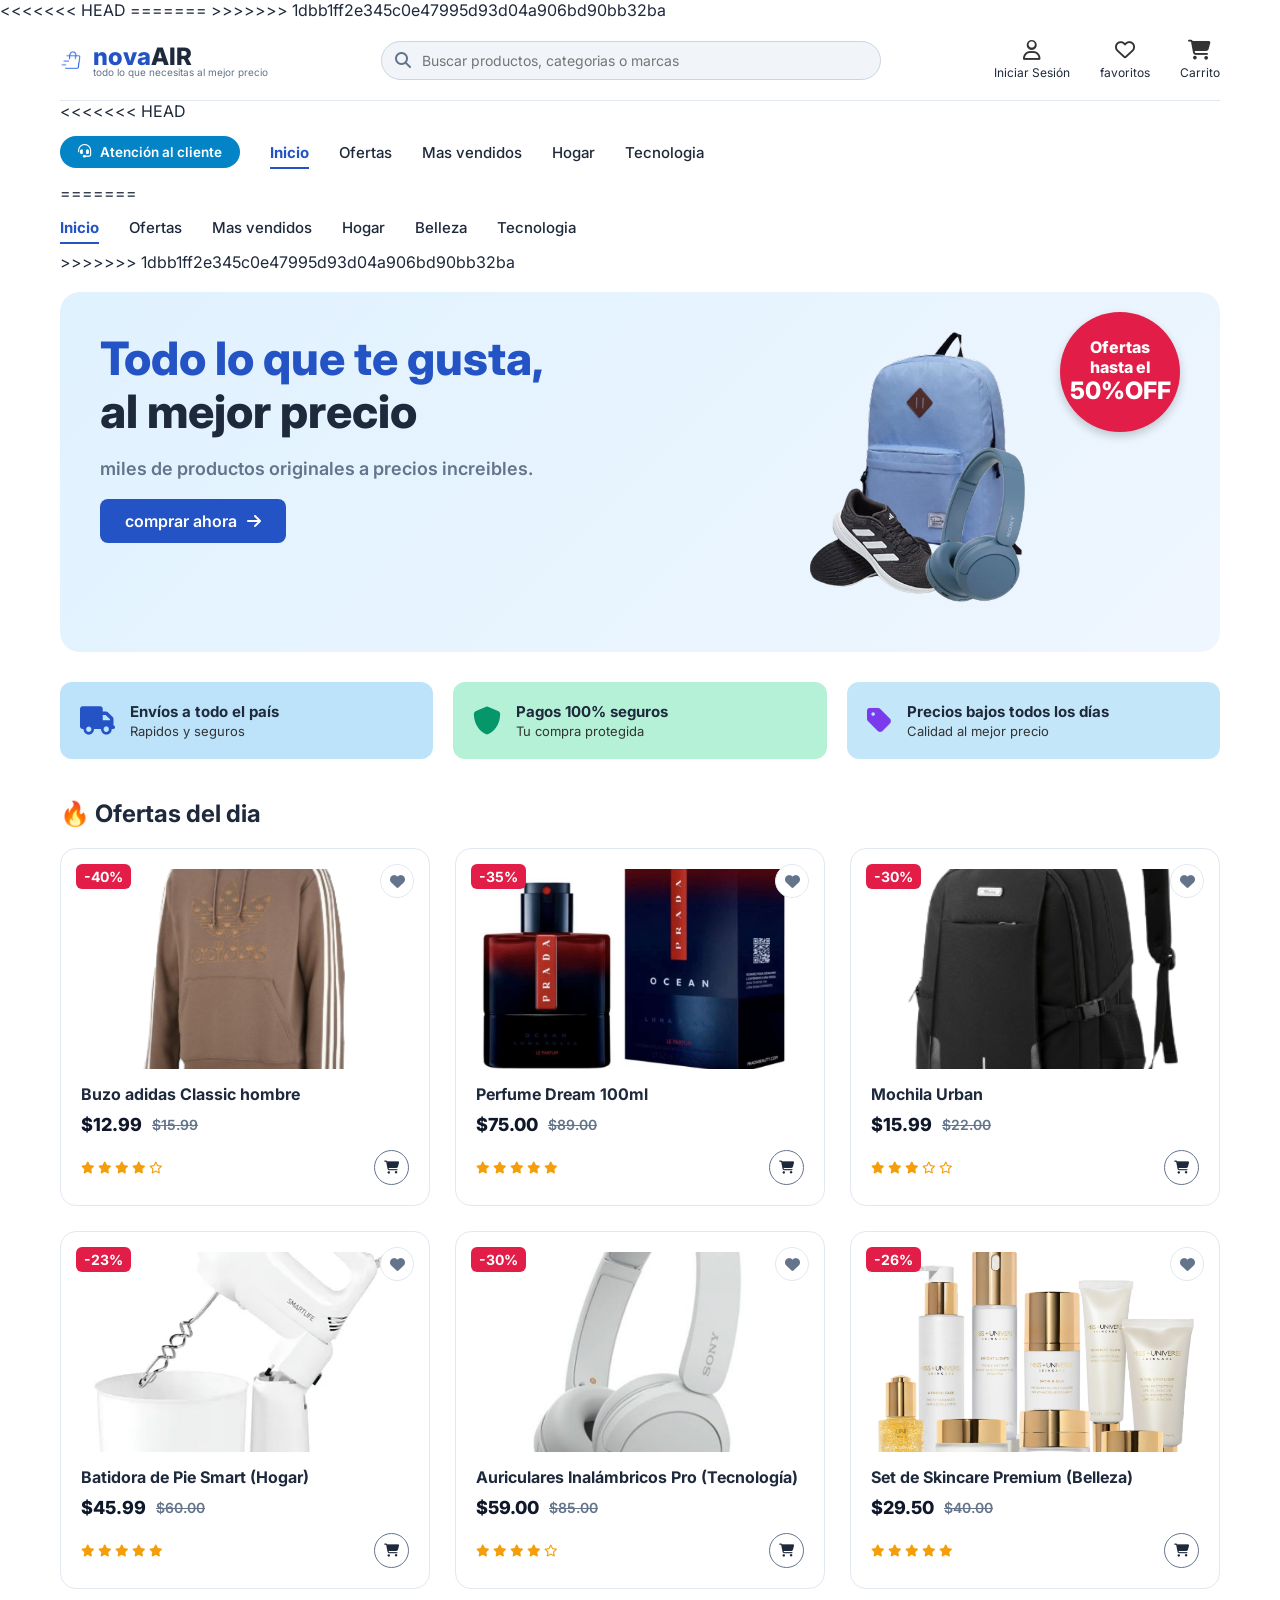
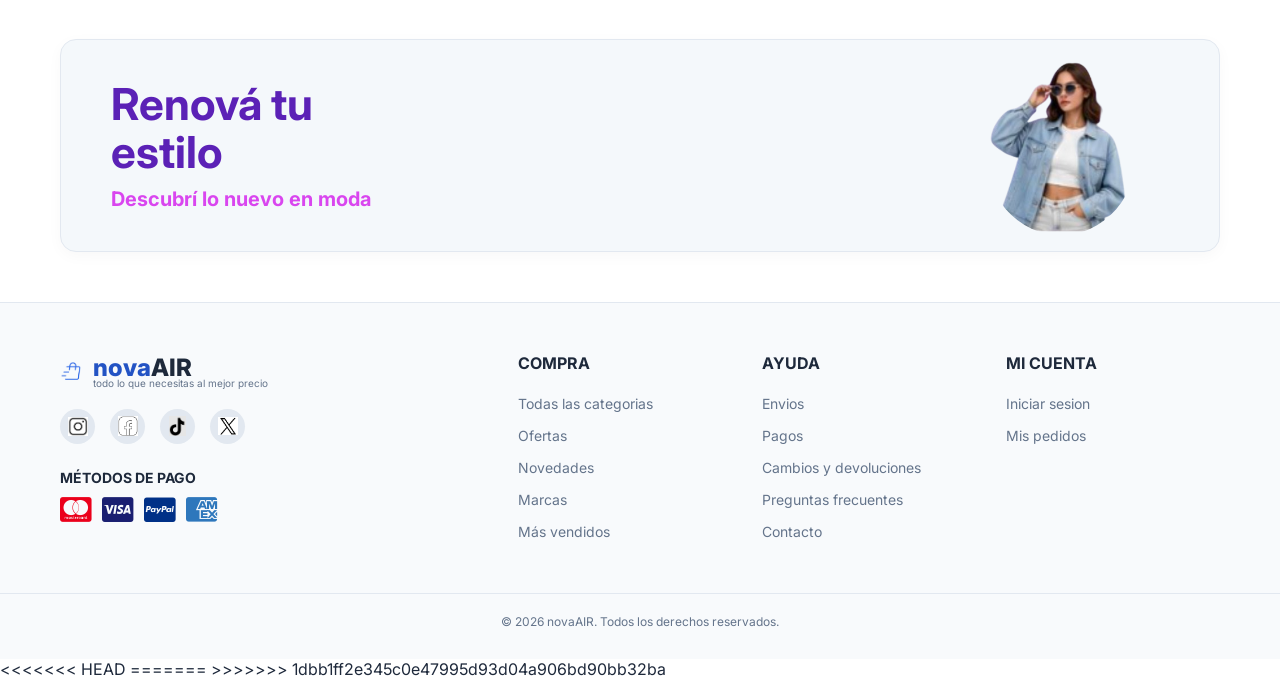
==== commit 66b3e842: "Resuelto conflicto en tecnologia.html" ====
--- a/index.html
+++ b/index.html
@@ -5,6 +5,7 @@
     <meta name="viewport" content="width=device-width, initial-scale=1.0">
     <title>novaAIR - Tienda Online</title>
     <link href="https://fonts.googleapis.com/css2?family=Inter:wght@400;500;600;700;800&display=swap" rel="stylesheet">
+<<<<<<< HEAD
     <link rel="stylesheet" href="https://cdnjs.cloudflare.com/ajax/libs/font-awesome/6.5.2/css/all.min.css">
     <style>
         /* ================= VARIABLES Y RESET ================= */
@@ -865,6 +866,11 @@
         
     </style>
     <link rel="stylesheet" href="../Css/buscador.css">
+=======
+    <!-- Iconos de FontAwesome -->
+<link rel="stylesheet" href="https://cdnjs.cloudflare.com/ajax/libs/font-awesome/6.5.2/css/all.min.css">
+   <link rel="stylesheet" href="Css/style.css">
+>>>>>>> 1dbb1ff2e345c0e47995d93d04a906bd90bb32ba
 </head>
 <body>
 
@@ -878,12 +884,10 @@
                 </div>
             </a>
 
-            <div class="search-bar">
-                <div class="search-icon-bg">
-                    <i class="fa-solid fa-magnifying-glass"></i>
-                </div>
-                <input type="text" placeholder="Buscar productos, categorias o marcas">
-            </div>
+          <div class="search-bar">
+    <i class="fa-solid fa-magnifying-glass"></i>
+    <input type="text" placeholder="Buscar productos, categorias o marcas">
+</div>
 
             <div class="user-actions">
                 <button class="action-item" id="btnLogin" onclick="onUserIconClick()">
@@ -903,6 +907,7 @@
             </div>
         </header>
 
+<<<<<<< HEAD
         <nav class="navbar">
             <button class="btn-support" onclick="openSupportModal()">
     <i class="fa-solid fa-headset"></i> Atención al cliente
@@ -916,6 +921,19 @@
             </ul>
         </nav>
 
+=======
+        <!-- BARRA DE NAVEGACIÓN -->
+       <nav class="navbar">
+    <ul class="nav-links">
+        <li><a href="index.html">Inicio</a></li>
+        <li><a href="ofertas.html">Ofertas</a></li>
+        <li><a href="mas-vendidos.html">Mas vendidos</a></li>
+        <li><a href="hogar.html">Hogar</a></li>
+        <li><a href="belleza.html">Belleza</a></li>
+        <li><a href="tecnologia.html">Tecnologia</a></li>
+    </ul>
+</nav>
+>>>>>>> 1dbb1ff2e345c0e47995d93d04a906bd90bb32ba
         <main>
             <section class="hero">
                 <div class="hero-content">
@@ -926,7 +944,7 @@
                     </button>
                 </div>
 
-                <div class="hero-image-placeholder"></div>
+                <div class="hero-image-placeholder" style="background-image: url('Assets/banner\ 1.png');"></div>
 
                 <div class="hero-badge">
                     Ofertas<br>hasta el<br><span>50%OFF</span>
@@ -984,10 +1002,27 @@
                     </div>
                 </div>
                 <div class="social-icons">
-                    <a href="https://www.instagram.com" target="_blank" rel="noopener noreferrer" title="Instagram"><i class="fa-brands fa-instagram"></i></a>
-                    <a href="https://www.facebook.com" target="_blank" rel="noopener noreferrer" title="Facebook"><i class="fa-brands fa-facebook-f"></i></a>
-                    <a href="https://www.tiktok.com" target="_blank" rel="noopener noreferrer" title="TikTok"><i class="fa-brands fa-tiktok"></i></a>
-                    <a href="https://www.x.com" target="_blank" rel="noopener noreferrer" title="X (Twitter)"><i class="fa-brands fa-x-twitter"></i></a>
+                    <a href="https://www.instagram.com" class="icono-social" target="_blank" rel="noopener noreferrer" title="Instagram">
+                        <img src="../Assets/instagram.png" alt="Instagram" style="width: 20px; height: 20px; object-fit: contain;">
+                    </a>
+                    <a href="https://www.facebook.com" class="icono-social" target="_blank" rel="noopener noreferrer" title="Facebook">
+                        <img src="../Assets/facebook.png" alt="Facebook" style="width: 20px; height: 20px; object-fit: contain;">
+                    </a>
+                    <a href="https://www.tiktok.com" class="icono-social" target="_blank" rel="noopener noreferrer" title="TikTok">
+                        <img src="../Assets/tiktok.png" alt="TikTok" style="width: 20px; height: 20px; object-fit: contain;">
+                    </a>
+                    <a href="https://www.x.com" class="icono-social" target="_blank" rel="noopener noreferrer" title="X (Twitter)">
+                        <img src="../Assets/x.png" alt="X" style="width: 20px; height: 20px; object-fit: contain;">
+                    </a>
+                </div>
+                <div class="payment-methods">
+                    <h5>MÉTODOS DE PAGO</h5>
+                    <div class="payment-icons">
+                        <i class="fa-brands fa-cc-mastercard" style="color: #EB001B;"></i>
+                        <i class="fa-brands fa-cc-visa" style="color: #1A1F71;"></i>
+                        <i class="fa-brands fa-cc-paypal" style="color: #003087;"></i>
+                        <i class="fa-brands fa-cc-amex" style="color: #2E77BC;"></i>
+                    </div>
                 </div>
             </div>
 
@@ -1131,8 +1166,14 @@
     </div>
 
     <div id="toast"><i class="fa-solid fa-circle-check"></i><span id="toastText">Listo</span></div>
-
+<<<<<<< HEAD
+
+=======
+     <script src="JS/main.js"></script>
+    <!-- SCRIPT PRINCIPAL -->
+>>>>>>> 1dbb1ff2e345c0e47995d93d04a906bd90bb32ba
     <script>
+       
         /* =====================================================
            ESTADO DE LA APLICACIÓN (en memoria, se reinicia al recargar)
            ===================================================== */
--- a/Css/style.css
+++ b/Css/style.css
@@ -0,0 +1,682 @@
+/* =========================================================
+   STYLE.CSS - NOVA AIR (Estilos unificados para todas las vistas)
+   ========================================================= */
+/* Evita desbordamientos y desplazamientos hacia los lados en todo el sitio */
+html, body {
+    max-width: 100% !important;
+    overflow-x: hidden !important;
+    margin: 0;
+    padding: 0;
+}
+
+*, *::before, *::after {
+    box-sizing: border-box;
+}
+/* --- 1. VARIABLES GLOBALES Y RESET --- */
+:root {
+    --primary-blue: #2353C4;
+    --light-blue: #45B6FE;
+    --bg-light: #F4F7FB;
+    --text-dark: #1E293B;
+    --text-gray: #64748B;
+    --text-muted: #64748B; /* Alias usado en algunas vistas */
+    --border-color: #E2E8F0;
+    --card-border: #E2E8F0; /* Alias usado en algunas vistas */
+    --success-green: #059669;
+    --danger-red: #E11D48;
+    --discount-red: #E11D48; /* Alias */
+    --star-yellow: #F59E0B;
+    --footer-bg: #F8FAFC;
+}
+
+* {
+    margin: 0;
+    padding: 0;
+    box-sizing: border-box;
+    font-family: 'Inter', sans-serif;
+}
+
+body {
+    background-color: #ffffff; /* Algunas vistas usan F8FAFC, ajustaremos con clases */
+    color: var(--text-dark);
+}
+
+a { text-decoration: none; color: inherit; }
+ul { list-style: none; }
+button { font-family: 'Inter', sans-serif; }
+
+/* --- 2. CONTENEDORES PRINCIPALES --- */
+.container {
+    max-width: 1200px;
+    margin: 0 auto;
+    padding: 0 20px;
+}
+
+/* Contenedor alternativo usado en Hogar y Ofertas */
+.layout-container {
+    width: 100%;
+    max-width: 1200px;
+    background-color: #FFFFFF;
+    min-height: 100vh;
+    margin: 0 auto;
+}
+
+/* --- 3. HEADER Y BUSCADOR --- */
+.top-header, .header-top {
+    display: flex;
+    justify-content: space-between;
+    align-items: center;
+    padding: 20px 0;
+    border-bottom: 1px solid var(--border-color);
+}
+header.layout-header {
+    padding: 15px 40px;
+    border-bottom: 1px solid var(--border-color);
+}
+
+.logo {
+    display: flex;
+    align-items: center;
+    gap: 10px;
+    text-decoration: none;
+}
+.logo h1 {
+    font-size: 24px;
+    font-weight: 800;
+    color: var(--primary-blue);
+    margin-bottom: -5px;
+}
+.logo span { color: var(--text-dark); }
+.logo p { font-size: 10px; color: var(--text-gray); }
+
+/* Buscador */
+.search-bar {
+    flex: 1;
+    max-width: 500px;
+    position: relative;
+    margin: 0 20px;
+}
+.search-bar input {
+    width: 100%;
+    padding: 10px 16px 10px 40px;
+    border-radius: 20px;
+    border: 1px solid #CBD5E1;
+    background-color: #F1F5F9;
+    font-size: 14px;
+    outline: none;
+}
+.search-bar i {
+    position: absolute;
+    left: 14px;
+    top: 50%;
+    transform: translateY(-50%);
+    color: var(--text-gray);
+}
+.search-icon-bg {
+    background-color: var(--primary-blue);
+    color: white;
+    width: 35px;
+    height: 35px;
+    border-radius: 50%;
+    display: flex;
+    justify-content: center;
+    align-items: center;
+    margin-right: 10px;
+    flex-shrink: 0;
+}
+
+/* Acciones de usuario */
+.user-actions, .header-actions {
+    display: flex;
+    gap: 30px;
+}
+.action-item {
+    display: flex;
+    flex-direction: column;
+    align-items: center;
+    font-size: 12px;
+    color: var(--text-dark);
+    cursor: pointer;
+    background: none;
+    border: none;
+    position: relative;
+    text-decoration: none;
+}
+.action-item i { font-size: 20px; margin-bottom: 5px; color: #333; }
+.action-item span { white-space: nowrap; }
+
+.badge-count {
+    position: absolute;
+    top: -6px;
+    right: 8px;
+    background-color: var(--danger-red);
+    color: white;
+    font-size: 10px;
+    font-weight: 700;
+    width: 16px;
+    height: 16px;
+    border-radius: 50%;
+    display: flex;
+    align-items: center;
+    justify-content: center;
+}
+
+/* --- 4. NAVEGACIÓN --- */
+.navbar, nav {
+    display: flex;
+    align-items: center;
+    padding: 15px 0;
+    gap: 30px;
+}
+.layout-container {
+    width: 100%;
+    max-width: 1200px;
+    background-color: #FFFFFF;
+    min-height: 100vh;
+    margin: 0 auto;
+    padding: 0 20px; /* Igualamos el padding al de .container */
+}
+.layout-container nav { padding: 15px 0; }
+
+.btn-categories {
+    background-color: var(--light-blue);
+    color: white;
+    border: none;
+    padding: 10px 20px;
+    border-radius: 8px;
+    font-weight: 600;
+    display: flex;
+    align-items: center;
+    gap: 10px;
+    cursor: pointer;
+}
+.nav-links {
+    display: flex;
+    gap: 30px;
+    font-weight: 500;
+    font-size: 15px;
+}
+.nav-links li.active a, .nav-links a.active {
+    color: var(--primary-blue);
+    border-bottom: 2px solid var(--primary-blue);
+    padding-bottom: 5px;
+    font-weight: 700;
+}
+.nav-links a:hover { color: var(--primary-blue); }
+
+/* --- 5. BANNERS HERO --- */
+.hero {
+    background: linear-gradient(135deg, #E0F2FE 0%, #EFF6FF 100%);
+    border-radius: 20px;
+    padding: 40px;
+    display: flex;
+    justify-content: space-between;
+    margin-top: 20px;
+    position: relative;
+    overflow: hidden;
+    min-height: 350px;
+}
+
+/* Degradado específico para la vista de belleza */
+.hero.hero-belleza {
+    background: linear-gradient(135deg, #FDF4F6 0%, #FDE4EC 100%);
+}
+
+.hero-banner { 
+    margin: 20px 0; /* Esto quita los márgenes de los lados y lo hace ancho */
+    background: linear-gradient(135deg, #E0F2FE 0%, #EFF6FF 100%);
+    border-radius: 20px; /* Igualamos el borde al del inicio */
+    padding: 40px; /* Igualamos el espacio interno */
+    display: flex;
+    justify-content: space-between;
+    align-items: center;
+    position: relative;
+    overflow: hidden;
+    min-height: 350px; /* Aumentamos la altura para que sea igual al inicio */
+}
+
+.hero-content { max-width: 50%; z-index: 2; }
+.hero h2, .hero-content h2 {
+    font-size: 46px;
+    font-weight: 800;
+    color: var(--primary-blue);
+    line-height: 1.15;
+}
+.hero h2 span, .hero-content h2 span { color: var(--text-dark); display: block; }
+.hero p, .hero-content p {
+    margin: 20px 0;
+    font-size: 18px;
+    font-weight: 600;
+    color: var(--text-gray);
+}
+
+.btn-primary, .btn-cta {
+    background-color: var(--primary-blue);
+    color: white;
+    padding: 12px 25px;
+    border-radius: 8px;
+    border: none;
+    font-weight: 600;
+    font-size: 16px;
+    display: inline-flex;
+    align-items: center;
+    gap: 10px;
+    cursor: pointer;
+}
+
+.hero-image-placeholder {
+    width: 45%;
+    height: 280px;
+    background-size: contain;
+    background-position: center;
+    background-repeat: no-repeat;
+}
+
+.hero-image-wrap { /* Usado en Hogar */
+    width: 380px; height: 260px; z-index: 1; flex-shrink: 0;
+    border-radius: 18px; overflow: hidden; box-shadow: 0 15px 30px rgba(37, 99, 235, 0.18);
+}
+.hero-image-wrap img { width: 100%; height: 100%; object-fit: cover; display: block; }
+
+.hero-badge, .badge-discount {
+    position: absolute;
+    top: 20px;
+    right: 40px;
+    background-color: var(--danger-red);
+    color: white;
+    width: 120px;
+    height: 120px;
+    border-radius: 50%;
+    display: flex;
+    flex-direction: column;
+    justify-content: center;
+    align-items: center;
+    font-weight: 800;
+    text-align: center;
+    line-height: 1.2;
+    box-shadow: 0 4px 10px rgba(0,0,0,0.2);
+    z-index: 3;
+}
+.hero-badge.badge-blue { background-color: var(--primary-blue); }
+.hero-badge.badge-amber { background-color: #F59E0B; } /* Para más vendidos */
+.hero-badge span { font-size: 24px; }
+.badge-discount span { font-size: 11px; text-transform: uppercase; }
+.badge-discount strong { font-size: 20px; }
+
+/* --- 6. BANNERS DE BENEFICIOS --- */
+.benefits-banner, .hero-features {
+    display: flex;
+    gap: 20px;
+    margin-top: 30px;
+}
+.hero-features {
+    display: flex;
+    gap: 20px;
+    margin: 30px 0; /* Esto quita los márgenes laterales para igualarlas al inicio */
+}
+
+.benefit-card, .feature-item {
+    flex: 1;
+    padding: 20px;
+    border-radius: 12px;
+    display: flex;
+    align-items: center;
+    gap: 15px;
+    cursor: pointer;
+    border: none;
+    text-align: left;
+    transition: transform 0.3s ease, box-shadow 0.3s ease;
+}
+.benefit-card:hover, .feature-item:hover {
+    transform: translateY(-5px);
+    box-shadow: 0 8px 15px rgba(0,0,0,0.1);
+}
+.benefit-card.blue, .feature-item.blue { background-color: #BDE3FA; }
+.benefit-card.green, .feature-item.green { background-color: #B5F1D7; }
+.benefit-card.light, .feature-item.light { background-color: #C3E7F8; }
+
+.benefit-icon, .feature-icon {
+    font-size: 28px;
+    color: var(--primary-blue);
+    display: flex;
+    align-items: center;
+    justify-content: center;
+}
+.benefit-card.green .benefit-icon, .feature-item.green .feature-icon { color: var(--success-green); }
+.benefit-card.light .benefit-icon, .feature-item.light .feature-icon { color: #7C3AED; }
+
+.benefit-text h4, .feature-text h4 { font-size: 15px; font-weight: 700; color: var(--text-dark);}
+.benefit-text p, .feature-text p { font-size: 13px; color: #333; margin-top: 2px;}
+
+/* --- 7. OFERTAS Y PRODUCTOS --- */
+.section-title { margin: 40px 0 20px; font-size: 24px; display: flex; align-items: center; gap: 10px; }
+.offers-header { margin: 30px 0 20px 0; }
+.products-section { margin: 0 0 50px 0; }
+.offers-subtitle { color: var(--text-muted); font-size: 14px; margin-bottom: 25px; }
+
+.filter-buttons { display: flex; gap: 15px; margin-bottom: 35px; flex-wrap: wrap; }
+.filter-btn {
+    border: 1px solid var(--border-color); background: white; padding: 10px 24px;
+    border-radius: 12px; font-size: 14px; font-weight: 600; color: var(--text-dark);
+    cursor: pointer; transition: all 0.2s;
+}
+.filter-btn.active { background-color: var(--primary-blue); color: white; border-color: var(--primary-blue); }
+.filter-btn:hover:not(.active) { background-color: #F1F5F9; }
+
+.products-grid, .product-grid {
+    display: grid;
+    grid-template-columns: repeat(3, 1fr);
+    gap: 25px;
+    margin-bottom: 50px;
+}
+.products-section { margin: 0 40px 50px 40px; } /* Ajuste para hogar/ofertas */
+/* Asegura que la tarjeta controle el flujo */
+.product-card {
+    overflow: hidden;
+    display: flex;
+    flex-direction: column;
+}
+
+/* Fuerza a todas las imágenes dentro de las tarjetas a no salirse */
+.product-card img, 
+.product-card .product-image, 
+.product-card .product-img {
+    width: 100%;
+    height: 200px;             /* Altura fija para uniformar */
+    object-fit: cover;         /* Recorta proporcionalmente sin deformar */
+    display: block;
+    border-radius: 8px 8px 0 0;
+}
+
+
+.product-card:hover { transform: translateY(-5px); box-shadow: 0 10px 25px rgba(0,0,0,0.05); }
+
+.discount-badge, .tag-discount {
+    position: absolute; top: 15px; left: 15px; font-size: 14px;
+    background-color: var(--danger-red); color: white;
+    padding: 4px 8px; border-radius: 6px; font-weight: 700; z-index: 10;
+}
+.best-seller-badge {
+    position: absolute; top: 15px; left: 15px; font-size: 11px;
+    background-color: #FEF3C7; color: #B45309; padding: 4px 10px; border-radius: 6px; font-weight: 700; z-index: 10;
+    display: flex; align-items: center; gap: 4px;
+}
+
+.favorite-toggle {
+    position: absolute; top: 15px; right: 15px; z-index: 10; background: white;
+    border: 1px solid var(--border-color); width: 34px; height: 34px; border-radius: 50%;
+    display: flex; align-items: center; justify-content: center; cursor: pointer;
+    color: var(--text-gray); font-size: 15px; transition: transform 0.15s ease, color 0.2s ease;
+}
+.favorite-toggle:hover { transform: scale(1.08); }
+.favorite-toggle.active { color: var(--danger-red); border-color: var(--danger-red); }
+
+/* Contenedor fijo para la imagen dentro de la tarjeta */
+.product-img-container {
+    width: 100%;
+    height: 200px;            /* Altura fija para todas las imágenes */
+    display: flex;
+    justify-content: center;  /* Centra horizontalmente */
+    align-items: center;      /* Centra verticalmente */
+    overflow: hidden;         /* Oculta lo que se sobresalga */
+    margin-bottom: 15px;
+}
+
+/* Control estricto del tamaño de la imagen */
+.product-img {
+    max-width: 100%;
+    max-height: 100%;
+    width: auto;
+    height: auto;
+    object-fit: contain;      /* Mantiene la proporción sin deformar */
+    display: block;
+}
+.product-info { width: 100%; text-align: left; }
+.product-title { font-size: 16px; font-weight: 700; margin-bottom: 10px; color: #1E293B; }
+.product-prices, .price-container { display: flex; align-items: center; gap: 10px; margin-bottom: 15px; }
+.price-current, .current-price { font-size: 18px; font-weight: 800; color: #0F172A;}
+.price-old, .old-price { font-size: 14px; color: var(--text-gray); text-decoration: line-through; font-weight: 600; }
+
+.product-footer { display: flex; justify-content: space-between; align-items: center; width: 100%;}
+.stars { color: var(--star-yellow); font-size: 12px; letter-spacing: 1px;}
+.stars i { margin-right: 2px; }
+
+.btn-cart {
+    background: transparent; border: 1px solid var(--text-gray); border-radius: 50%;
+    width: 35px; height: 35px; display: flex; align-items: center; justify-content: center;
+    cursor: pointer; color: var(--text-dark); transition: all 0.2s ease;
+}
+.btn-cart:hover { background-color: var(--primary-blue); border-color: var(--primary-blue); color: white; }
+.btn-cart.added { background-color: var(--success-green); border-color: var(--success-green); color: white; }
+
+.no-results { grid-column: 1 / -1; text-align: center; padding: 50px 20px; color: var(--text-gray); }
+.no-results i { font-size: 40px; display: block; margin-bottom: 12px; color: var(--border-color); }
+
+/* Banner Inferior Estilo */
+.promo-banner {
+    background: #F4F8FB; border: 1px solid #E2E8F0; box-shadow: 0 4px 15px rgba(0,0,0,0.03);
+    border-radius: 16px; margin-top: 40px; padding: 40px 50px; display: flex;
+    justify-content: space-between; align-items: center; min-height: 200px; position: relative; overflow: hidden;
+}
+.promo-text h3 { font-size: 44px; color: #5B21B6; line-height: 1.1; }
+.promo-text p { font-size: 20px; color: #D946EF; font-weight: 700; margin-top: 10px; }
+.promo-image { position: absolute; right: 80px; top: 50%; transform: translateY(-50%); height: 85%; object-fit: contain; }
+
+/* --- 8. FOOTER --- */
+.footer, footer {
+    background-color: var(--footer-bg); padding: 50px 0 30px; margin-top: 50px; border-top: 1px solid var(--border-color);
+}
+.layout-container footer { padding: 40px 0; }
+.footer-content, .footer-grid { display: grid; grid-template-columns: 2fr 1fr 1fr 1fr; gap: 30px; }
+.footer-col h4, .footer-column h5 { font-size: 16px; font-weight: 700; margin-bottom: 20px; text-transform: uppercase; color: var(--text-dark); }
+.footer-col ul li, .footer-column ul li { margin-bottom: 12px; }
+.footer-col ul li a, .footer-col ul li button, .footer-column ul li a, .footer-column ul li button {
+    color: var(--text-gray); font-size: 14px; background: none; border: none; cursor: pointer; text-align: left; transition: color 0.3s;
+}
+.footer-col ul li a:hover, .footer-col ul li button:hover, .footer-column ul li a:hover, .footer-column ul li button:hover {
+    color: var(--primary-blue);
+}
+
+.payment-methods { margin-top: 25px; }
+.payment-methods h5 { font-size: 14px; font-weight: 700; color: var(--text-dark); margin-bottom: 10px; }
+.payment-icons { display: flex; gap: 10px; font-size: 28px; color: var(--text-gray); }
+
+.footer-bottom { text-align: center; font-size: 12px; color: var(--text-gray); margin-top: 40px; padding-top: 20px; border-top: 1px solid var(--border-color); }
+.social-icons { display: flex; gap: 15px; margin-top: 20px; }
+.social-icons a { display: flex; align-items: center; justify-content: center; width: 35px; height: 35px; background-color: #E2E8F0; border-radius: 50%; color: #333; font-size: 16px; transition: background-color 0.2s ease, color 0.2s ease; }
+.social-icons a:hover { background-color: var(--primary-blue); color: white; }
+
+/* --- 9. MODALES --- */
+.modal-overlay {
+    display: none; position: fixed; top: 0; left: 0; width: 100%; height: 100%;
+    background-color: rgba(0, 0, 0, 0.5); z-index: 9999; justify-content: center; align-items: center;
+    opacity: 0; transition: opacity 0.3s ease; padding: 20px;
+}
+.modal-overlay.active { display: flex; opacity: 1; }
+.modal-box {
+    background-color: #ffffff; padding: 30px; border-radius: 16px; width: 100%; max-width: 400px;
+    text-align: center; position: relative; box-shadow: 0 15px 30px rgba(0,0,0,0.2);
+    transform: translateY(-30px); transition: transform 0.3s ease; max-height: 85vh; overflow-y: auto;
+}
+.modal-overlay.active .modal-box { transform: translateY(0); }
+.modal-box.modal-wide { max-width: 520px; text-align: left; }
+.modal-close-btn { position: absolute; top: 15px; right: 15px; font-size: 24px; cursor: pointer; color: var(--text-gray); line-height: 1; }
+.modal-close-btn:hover { color: var(--text-dark); }
+.modal-box p { font-size: 16px; line-height: 1.5; color: var(--text-dark); margin: 20px 0; font-weight: 500; }
+.modal-icon-top { font-size: 40px; color: var(--primary-blue); margin-bottom: 5px; }
+.modal-title { font-size: 20px; font-weight: 800; margin-top: 10px; }
+
+.modal-btn { background-color: var(--primary-blue); color: white; border: none; padding: 10px 30px; border-radius: 8px; font-weight: 600; font-size: 15px; cursor: pointer; transition: background-color 0.3s; width: 100%; }
+.modal-btn:hover { background-color: #1a4099; }
+.modal-btn.secondary { background-color: transparent; color: var(--text-gray); border: 1px solid var(--border-color); margin-top: 10px; }
+.modal-btn.secondary:hover { background-color: var(--bg-light); }
+
+/* Formulario Login */
+.form-group { text-align: left; margin-bottom: 15px; }
+.form-group label { display: block; font-size: 13px; font-weight: 600; margin-bottom: 6px; color: var(--text-gray); }
+.form-group input { width: 100%; padding: 10px 14px; border-radius: 8px; border: 1px solid var(--border-color); font-size: 14px; outline: none; }
+.form-group input:focus { border-color: var(--primary-blue); }
+.form-error { color: var(--danger-red); font-size: 13px; font-weight: 600; margin: -10px 0 12px; display: none; }
+.form-switch { text-align: center; font-size: 13px; color: var(--text-gray); margin-top: 15px; }
+.form-switch a { color: var(--primary-blue); font-weight: 700; cursor: pointer; }
+
+/* Listas internas de Modales (Carrito, Favs, Pedidos) */
+.list-empty { text-align: center; color: var(--text-gray); padding: 30px 10px; }
+.list-empty i { font-size: 36px; margin-bottom: 10px; display: block; color: var(--border-color); }
+.mini-item { display: flex; align-items: center; gap: 12px; padding: 12px 0; border-bottom: 1px solid var(--border-color); }
+.mini-item:last-child { border-bottom: none; }
+.mini-item-icon { width: 55px; height: 55px; border-radius: 10px; background: var(--bg-light); display: flex; align-items: center; justify-content: center; font-size: 22px; color: var(--primary-blue); flex-shrink: 0; overflow: hidden;}
+.mini-item-info { flex: 1; min-width: 0; }
+.mini-item-info h5 { font-size: 14px; font-weight: 700; margin-bottom: 3px; white-space: nowrap; overflow: hidden; text-overflow: ellipsis; }
+.mini-item-info p { font-size: 13px; color: var(--text-gray); font-weight: 600; margin: 0; }
+.mini-item-actions { display: flex; align-items: center; gap: 8px; }
+
+.qty-btn { width: 24px; height: 24px; border-radius: 50%; border: 1px solid var(--border-color); background: white; cursor: pointer; font-size: 12px; display: flex; align-items: center; justify-content: center; }
+.qty-value { font-size: 13px; font-weight: 700; min-width: 16px; text-align: center; }
+.remove-btn { background: none; border: none; color: var(--danger-red); cursor: pointer; font-size: 15px; margin-left: 4px; }
+.cart-total-row { display: flex; justify-content: space-between; align-items: center; padding: 15px 0; font-weight: 800; font-size: 17px; border-top: 2px solid var(--text-dark); margin-top: 5px; }
+
+.order-success-icon { width: 70px; height: 70px; border-radius: 50%; background: #D1FAE5; color: var(--success-green); display: flex; align-items: center; justify-content: center; font-size: 34px; margin: 0 auto 15px; }
+.order-number { background: var(--bg-light); border-radius: 10px; padding: 12px; font-weight: 700; font-size: 15px; color: var(--primary-blue); margin: 10px 0 20px; }
+
+/* --- 10. TOAST (Notificación) --- */
+#toast {
+    position: fixed; bottom: 25px; left: 50%; transform: translateX(-50%) translateY(20px);
+    background: var(--text-dark); color: white; padding: 12px 22px; border-radius: 30px;
+    font-size: 14px; font-weight: 600; display: flex; align-items: center; gap: 10px;
+    z-index: 10000; opacity: 0; pointer-events: none; transition: opacity 0.25s ease, transform 0.25s ease;
+}
+#toast.show { opacity: 1; transform: translateX(-50%) translateY(0); }
+#toast i { color: #34D399; }
+/* =======================================================
+   RESPONSIVE DESIGN (Pantallas de Celular, Laptop y PC)
+   ======================================================= */
+
+/* --- 1. Laptops Estándar y Pantallas Medianas (Hasta 1024px) --- */
+@media (max-width: 1024px) {
+    .container, 
+    .layout-container {
+        max-width: 95%;
+        padding: 0 15px;
+    }
+
+    /* Grilla de productos: 3 columnas */
+    .products-grid, 
+    .product-grid {
+        grid-template-columns: repeat(3, 1fr) !important;
+        gap: 15px;
+    }
+
+    /* Ajuste de banners hero */
+    .hero, 
+    .hero-banner {
+        padding: 30px;
+        min-height: auto;
+    }
+
+    .hero-content h2, 
+    .hero-banner .hero-content h2 {
+        font-size: 1.8rem;
+    }
+}
+
+/* --- 2. Tablets y Pantallas Pequeñas (Hasta 768px) --- */
+@media (max-width: 768px) {
+    /* Header principal */
+    .top-header, 
+    .header-top {
+        flex-direction: column;
+        gap: 15px;
+        align-items: stretch;
+        text-align: center;
+    }
+
+    .logo {
+        justify-content: center;
+    }
+
+    .search-bar {
+        width: 100%;
+    }
+
+    .user-actions, 
+    .header-actions {
+        justify-content: center;
+        gap: 20px;
+    }
+
+    /* Navegación */
+    .nav-links {
+        flex-wrap: wrap;
+        justify-content: center;
+        gap: 12px;
+    }
+
+    /* Banners */
+    .hero, 
+    .hero-banner {
+        flex-direction: column;
+        text-align: center;
+        gap: 20px;
+    }
+
+    .hero-content, 
+    .hero-banner .hero-content {
+        max-width: 100% !important;
+    }
+
+    .hero-image-placeholder {
+        width: 100% !important;
+        height: 200px !important;
+    }
+
+    .hero-badge, 
+    .badge-discount {
+        display: none; /* Ocultamos la insignia flotante en pantallas chicas para no saturar */
+    }
+
+    /* Beneficios en una sola columna */
+    .benefits-banner, 
+    .hero-features {
+        flex-direction: column;
+        gap: 12px;
+    }
+
+    /* Grilla de productos: 2 columnas */
+    .products-grid, 
+    .product-grid {
+        grid-template-columns: repeat(2, 1fr) !important;
+        gap: 12px;
+    }
+
+    /* Footer */
+    .footer-content {
+        grid-template-columns: repeat(2, 1fr) !important;
+        gap: 25px;
+    }
+}
+
+/* --- 3. Teléfonos Móviles (Hasta 480px) --- */
+@media (max-width: 480px) {
+    .nav-links li a {
+        font-size: 0.85rem;
+        padding: 5px 8px;
+    }
+
+    /* Grilla de productos: 1 sola columna */
+    .products-grid, 
+    .product-grid {
+        grid-template-columns: 1fr !important;
+    }
+
+    /* Footer en 1 sola columna */
+    .footer-content {
+        grid-template-columns: 1fr !important;
+        text-align: center;
+    }
+
+    .social-icons, 
+    .payment-icons {
+        justify-content: center;
+    }
+}
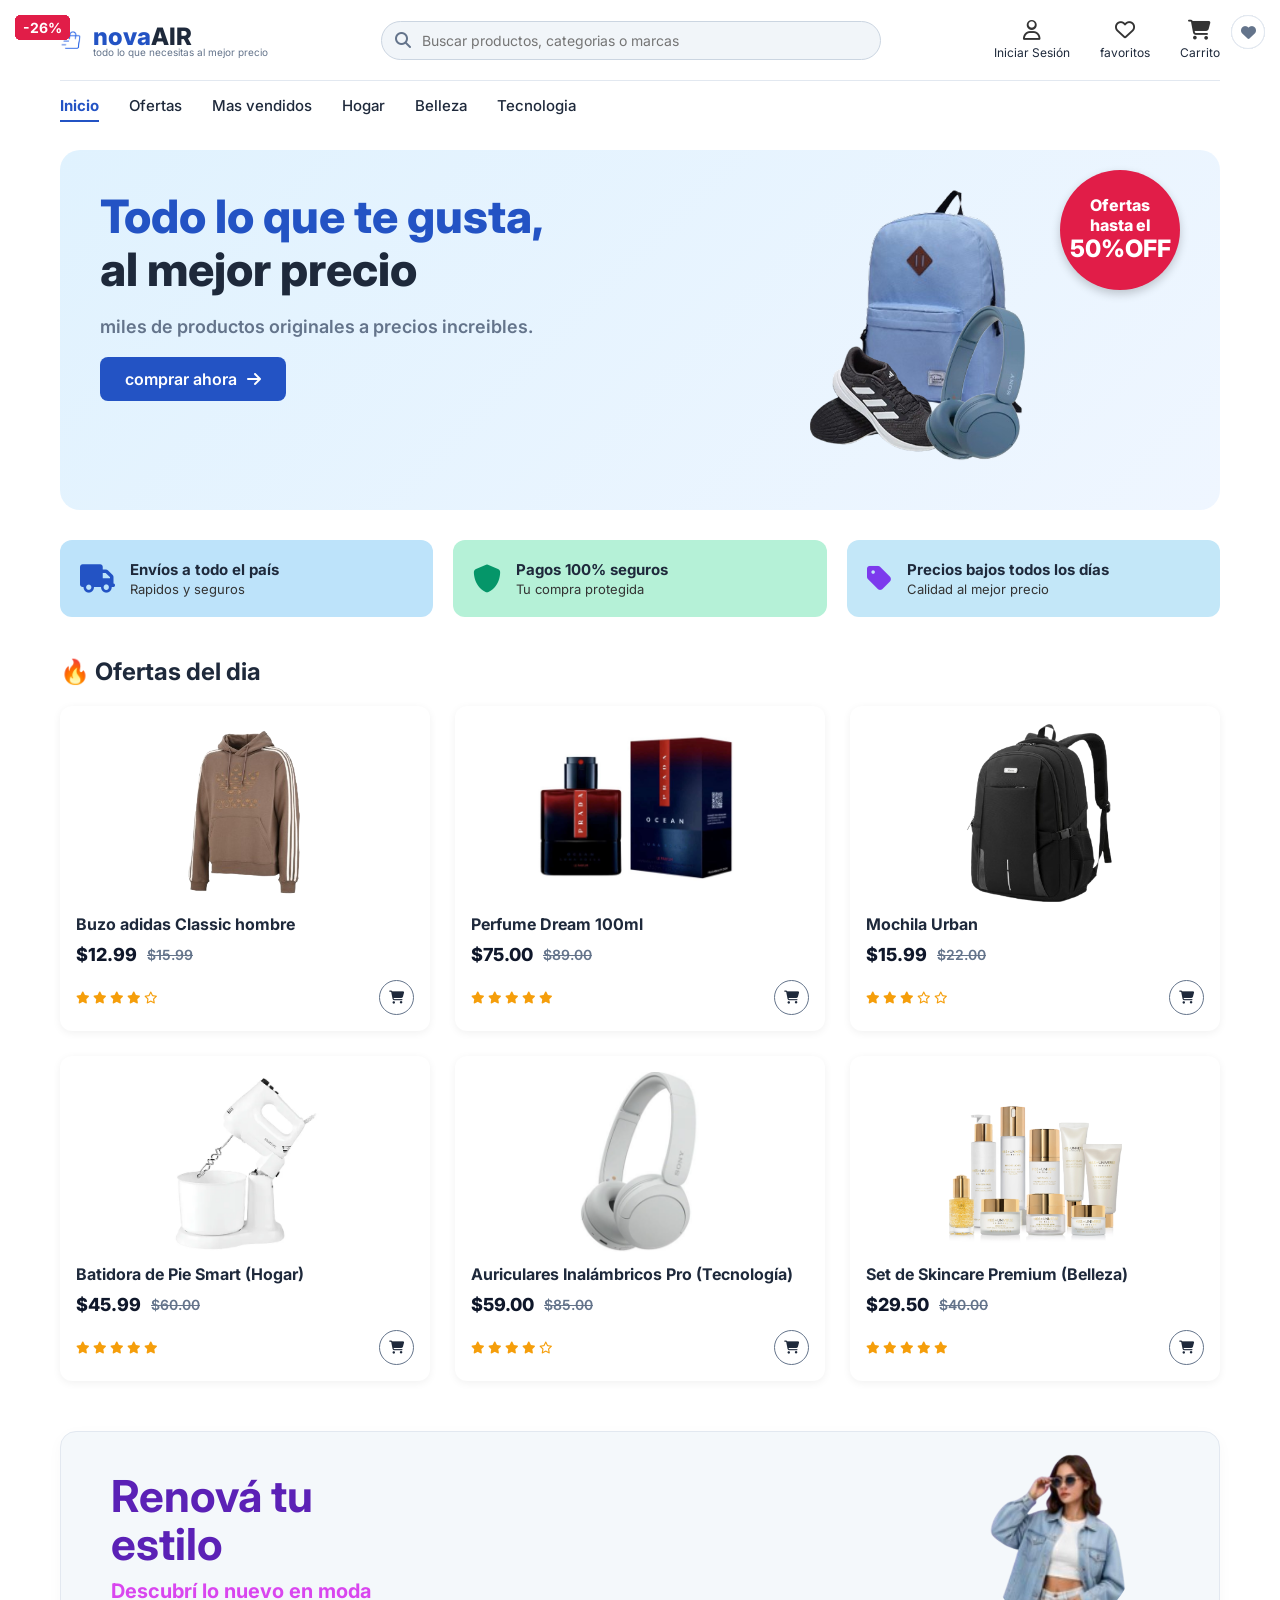
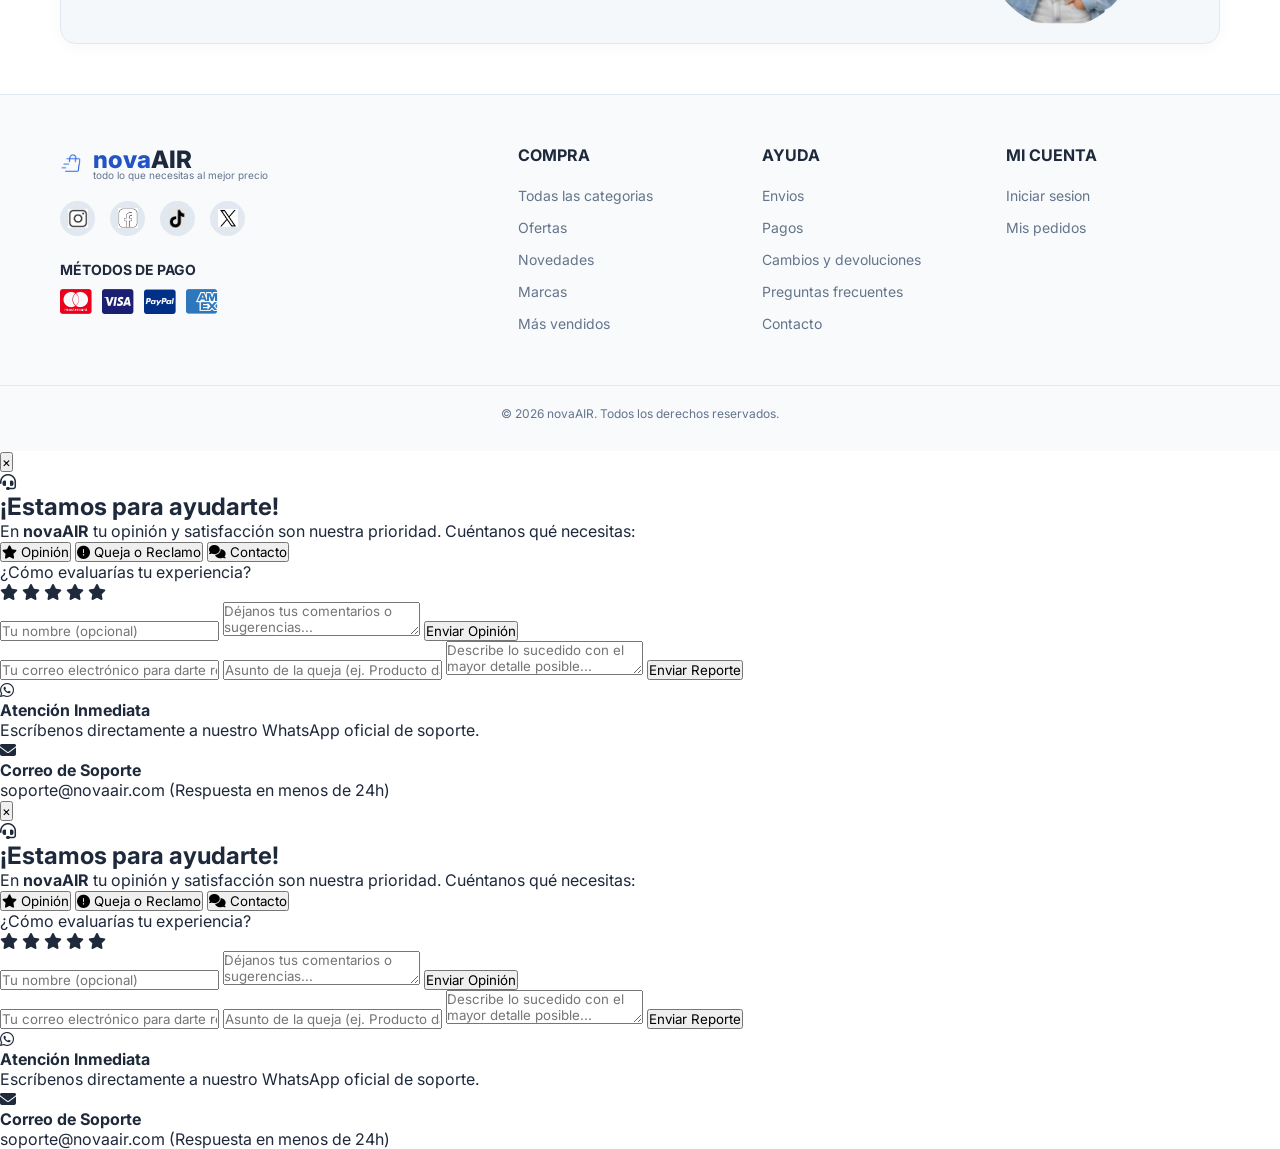
==== commit abec1eac: "cambios entrantes aceptados" ====
--- a/index.html
+++ b/index.html
@@ -5,872 +5,9 @@
     <meta name="viewport" content="width=device-width, initial-scale=1.0">
     <title>novaAIR - Tienda Online</title>
     <link href="https://fonts.googleapis.com/css2?family=Inter:wght@400;500;600;700;800&display=swap" rel="stylesheet">
-<<<<<<< HEAD
-    <link rel="stylesheet" href="https://cdnjs.cloudflare.com/ajax/libs/font-awesome/6.5.2/css/all.min.css">
-    <style>
-        /* ================= VARIABLES Y RESET ================= */
-        :root {
-            --primary-blue: #2353C4;
-            --light-blue: #45B6FE;
-            --bg-light: #F4F7FB;
-            --text-dark: #1E293B;
-            --text-gray: #64748B;
-            --border-color: #E2E8F0;
-            --success-green: #059669;
-            --danger-red: #E11D48;
-        }
-
-        * {
-            margin: 0;
-            padding: 0;
-            box-sizing: border-box;
-            font-family: 'Inter', sans-serif;
-        }
-
-        body {
-            background-color: #ffffff;
-            color: var(--text-dark);
-        }
-
-        a {
-            text-decoration: none;
-            color: inherit;
-        }
-
-        ul {
-            list-style: none;
-        }
-
-        button {
-            font-family: 'Inter', sans-serif;
-        }
-
-        .container {
-            max-width: 1200px;
-            margin: 0 auto;
-            padding: 0 20px;
-        }
-
-        /* ================= HEADER ================= */
-        .top-header {
-            display: flex;
-            justify-content: space-between;
-            align-items: center;
-            padding: 20px 0;
-            border-bottom: 1px solid var(--border-color);
-        }
-
-        .logo {
-            display: flex;
-            align-items: center;
-            gap: 10px;
-        }
-
-        .logo-icon-fallback {
-            color: var(--primary-blue);
-            font-size: 24px;
-        }
-
-        .logo h1 {
-            font-size: 24px;
-            font-weight: 800;
-            color: var(--primary-blue);
-            margin-bottom: -5px;
-        }
-
-        .logo span {
-            color: var(--text-dark);
-        }
-
-        .logo p {
-            font-size: 10px;
-            color: var(--text-gray);
-        }
-
-        /* --- ESTILOS DEL BUSCADOR UNIFICADO --- */
-        .search-bar {
-            flex: 1;
-            max-width: 500px;
-            position: relative;
-        }
-
-        .search-bar input {
-            width: 100%;
-            padding: 10px 16px 10px 40px;
-            border-radius: 20px;
-            border: 1px solid #CBD5E1;
-            background-color: #F1F5F9;
-            font-size: 14px;
-            outline: none;
-        }
-
-        .search-bar i {
-            position: absolute;
-            left: 14px;
-            top: 50%;
-            transform: translateY(-50%);
-            color: var(--text-gray); 
-        }
-       
-        .user-actions {
-            display: flex;
-            gap: 30px;
-        }
-
-        .action-item {
-            display: flex;
-            flex-direction: column;
-            align-items: center;
-            font-size: 12px;
-            color: var(--text-dark);
-            cursor: pointer;
-            background: none;
-            border: none;
-            position: relative;
-        }
-
-        .action-item i {
-            font-size: 20px;
-            margin-bottom: 5px;
-            color: #333;
-        }
-
-        .action-item span {
-            white-space: nowrap;
-            max-width: 90px;
-            overflow: hidden;
-            text-overflow: ellipsis;
-        }
-
-        .badge-count {
-            position: absolute;
-            top: -6px;
-            right: 8px;
-            background-color: var(--danger-red);
-            color: white;
-            font-size: 10px;
-            font-weight: 700;
-            width: 16px;
-            height: 16px;
-            border-radius: 50%;
-            display: flex;
-            align-items: center;
-            justify-content: center;
-        }
-
-        /* ================= NAVEGACIÓN ================= */
-        .navbar {
-            display: flex;
-            align-items: center;
-            padding: 15px 0;
-            gap: 30px;
-        }
-
-        .btn-categories {
-            background-color: var(--light-blue);
-            color: white;
-            border: none;
-            padding: 10px 20px;
-            border-radius: 8px;
-            font-weight: 500;
-            display: flex;
-            align-items: center;
-            gap: 10px;
-            cursor: pointer;
-        }
-
-        .nav-links {
-            display: flex;
-            gap: 30px;
-            font-weight: 500;
-            font-size: 15px;
-        }
-
-        /* ================= HERO SECTION ================= */
-        .hero {
-            background-color: var(--bg-light);
-            border-radius: 20px;
-            padding: 40px;
-            display: flex;
-            justify-content: space-between;
-            margin-top: 20px;
-            position: relative;
-            overflow: hidden;
-        }
-
-        .hero-content {
-            max-width: 50%;
-            z-index: 2;
-        }
-
-        .hero h2 {
-            font-size: 46px;
-            font-weight: 800;
-            color: var(--primary-blue);
-            line-height: 1.1;
-        }
-
-        .hero h2 span {
-            color: var(--text-dark);
-            display: block;
-        }
-
-        .hero p {
-            margin: 20px 0;
-            font-size: 18px;
-            font-weight: 600;
-        }
-
-        .btn-primary {
-            background-color: var(--primary-blue);
-            color: white;
-            padding: 12px 25px;
-            border-radius: 8px;
-            border: none;
-            font-weight: 600;
-            font-size: 16px;
-            display: inline-flex;
-            align-items: center;
-            gap: 10px;
-            cursor: pointer;
-        }
-
-        .hero-image-placeholder {
-            width: 450px;
-            height: 350px;
-            background: url('./Assets/banner%201.png') no-repeat center center;
-            background-size: contain;
-            position: relative;
-            z-index: 1;
-        }
-
-        .hero-badge {
-            position: absolute;
-            top: 20px;
-            right: 40px;
-            background-color: var(--primary-blue);
-            color: white;
-            width: 120px;
-            height: 120px;
-            border-radius: 50%;
-            display: flex;
-            flex-direction: column;
-            justify-content: center;
-            align-items: center;
-            font-weight: 800;
-            text-align: center;
-            line-height: 1.2;
-            box-shadow: 0 4px 10px rgba(0,0,0,0.2);
-            z-index: 3;
-        }
-
-        .hero-badge span {
-            font-size: 24px;
-        }
-
-        /* ================= BANNERS DE BENEFICIOS ================= */
-        .benefits-banner {
-            display: flex;
-            gap: 20px;
-            margin-top: 30px;
-        }
-
-        .benefit-card {
-            flex: 1;
-            padding: 20px;
-            border-radius: 12px;
-            display: flex;
-            align-items: center;
-            gap: 15px;
-            cursor: pointer;
-            border: none;
-            text-align: left;
-            transition: transform 0.3s ease, box-shadow 0.3s ease;
-        }
-
-        .benefit-card:hover {
-            transform: translateY(-5px);
-            box-shadow: 0 8px 15px rgba(0,0,0,0.1);
-        }
-
-        .benefit-card.blue { background-color: #BDE3FA; }
-        .benefit-card.green { background-color: #B5F1D7; }
-        .benefit-card.light { background-color: #C3E7F8; }
-
-        .benefit-icon {
-            font-size: 28px;
-            color: var(--primary-blue);
-            display: flex;
-            align-items: center;
-            justify-content: center;
-        }
-
-        .benefit-card.green .benefit-icon {
-            color: #059669;
-        }
-        .benefit-card.light .benefit-icon {
-             color: #7C3AED;
-        }
-
-        .benefit-text h4 {
-            font-size: 15px;
-            font-weight: 700;
-        }
-        .benefit-text p {
-            font-size: 13px;
-            color: #333;
-        }
-
-        /* ================= VENTANA EMERGENTE (MODAL) BASE ================= */
-        .modal-overlay {
-            display: none;
-            position: fixed;
-            top: 0;
-            left: 0;
-            width: 100%;
-            height: 100%;
-            background-color: rgba(0, 0, 0, 0.5);
-            z-index: 9999;
-            justify-content: center;
-            align-items: center;
-            opacity: 0;
-            transition: opacity 0.3s ease;
-            padding: 20px;
-        }
-
-        .modal-overlay.active {
-            display: flex;
-            opacity: 1;
-        }
-
-        .modal-box {
-            background-color: #ffffff;
-            padding: 30px;
-            border-radius: 16px;
-            width: 100%;
-            max-width: 400px;
-            text-align: center;
-            position: relative;
-            box-shadow: 0 15px 30px rgba(0,0,0,0.2);
-            transform: translateY(-30px);
-            transition: transform 0.3s ease;
-            max-height: 85vh;
-            overflow-y: auto;
-        }
-
-        .modal-overlay.active .modal-box {
-            transform: translateY(0);
-        }
-
-        .modal-box.modal-wide {
-            max-width: 520px;
-            text-align: left;
-        }
-
-        .modal-close-btn {
-            position: absolute;
-            top: 15px;
-            right: 15px;
-            font-size: 24px;
-            cursor: pointer;
-            color: var(--text-gray);
-            transition: color 0.2s;
-            line-height: 1;
-        }
-
-        .modal-close-btn:hover {
-            color: var(--text-dark);
-        }
-
-        .modal-box p {
-            font-size: 16px;
-            line-height: 1.5;
-            color: var(--text-dark);
-            margin: 20px 0;
-            font-weight: 500;
-        }
-
-        .modal-icon-top {
-            font-size: 40px;
-            color: var(--primary-blue);
-            margin-bottom: 5px;
-        }
-
-        .modal-title {
-            font-size: 20px;
-            font-weight: 800;
-            margin-top: 10px;
-        }
-
-        .modal-btn {
-            background-color: var(--primary-blue);
-            color: white;
-            border: none;
-            padding: 10px 30px;
-            border-radius: 8px;
-            font-weight: 600;
-            font-size: 15px;
-            cursor: pointer;
-            transition: background-color 0.3s;
-            width: 100%;
-        }
-
-        .modal-btn:hover {
-            background-color: #1a4099;
-        }
-
-        .modal-btn.secondary {
-            background-color: transparent;
-            color: var(--text-gray);
-            border: 1px solid var(--border-color);
-            margin-top: 10px;
-        }
-        .modal-btn.secondary:hover {
-            background-color: var(--bg-light);
-        }
-
-        /* ================= LOGIN / REGISTRO ================= */
-        .form-group {
-            text-align: left;
-            margin-bottom: 15px;
-        }
-        .form-group label {
-            display: block;
-            font-size: 13px;
-            font-weight: 600;
-            margin-bottom: 6px;
-            color: var(--text-gray);
-        }
-        .form-group input {
-            width: 100%;
-            padding: 10px 14px;
-            border-radius: 8px;
-            border: 1px solid var(--border-color);
-            font-size: 14px;
-            outline: none;
-        }
-        .form-group input:focus {
-            border-color: var(--primary-blue);
-        }
-        .form-error {
-            color: var(--danger-red);
-            font-size: 13px;
-            font-weight: 600;
-            margin: -10px 0 12px;
-            display: none;
-        }
-        .form-switch {
-            text-align: center;
-            font-size: 13px;
-            color: var(--text-gray);
-            margin-top: 15px;
-        }
-        .form-switch a {
-            color: var(--primary-blue);
-            font-weight: 700;
-            cursor: pointer;
-        }
-
-        /* ================= FAVORITOS / CARRITO LISTA ================= */
-        .list-empty {
-            text-align: center;
-            color: var(--text-gray);
-            padding: 30px 10px;
-        }
-        .list-empty i {
-            font-size: 36px;
-            margin-bottom: 10px;
-            display: block;
-            color: var(--border-color);
-        }
-
-        .mini-item {
-            display: flex;
-            align-items: center;
-            gap: 12px;
-            padding: 12px 0;
-            border-bottom: 1px solid var(--border-color);
-        }
-        .mini-item:last-child {
-            border-bottom: none;
-        }
-        .mini-item-icon {
-            width: 55px;
-            height: 55px;
-            border-radius: 10px;
-            background: var(--bg-light);
-            display: flex;
-            align-items: center;
-            justify-content: center;
-            font-size: 22px;
-            color: var(--primary-blue);
-            flex-shrink: 0;
-        }
-        .mini-item-info {
-            flex: 1;
-            min-width: 0;
-        }
-        .mini-item-info h5 {
-            font-size: 14px;
-            font-weight: 700;
-            margin-bottom: 3px;
-            white-space: nowrap;
-            overflow: hidden;
-            text-overflow: ellipsis;
-        }
-        .mini-item-info p {
-            font-size: 13px;
-            color: var(--text-gray);
-            font-weight: 600;
-            margin: 0;
-        }
-        .mini-item-actions {
-            display: flex;
-            align-items: center;
-            gap: 8px;
-        }
-        .qty-btn {
-            width: 24px;
-            height: 24px;
-            border-radius: 50%;
-            border: 1px solid var(--border-color);
-            background: white;
-            cursor: pointer;
-            font-size: 12px;
-            display: flex;
-            align-items: center;
-            justify-content: center;
-        }
-        .qty-value {
-            font-size: 13px;
-            font-weight: 700;
-            min-width: 16px;
-            text-align: center;
-        }
-        .remove-btn {
-            background: none;
-            border: none;
-            color: var(--danger-red);
-            cursor: pointer;
-            font-size: 15px;
-            margin-left: 4px;
-        }
-
-        .cart-total-row {
-            display: flex;
-            justify-content: space-between;
-            align-items: center;
-            padding: 15px 0;
-            font-weight: 800;
-            font-size: 17px;
-            border-top: 2px solid var(--text-dark);
-            margin-top: 5px;
-        }
-
-        /* ================= CONFIRMACIÓN DE COMPRA ================= */
-        .order-success-icon {
-            width: 70px;
-            height: 70px;
-            border-radius: 50%;
-            background: #D1FAE5;
-            color: var(--success-green);
-            display: flex;
-            align-items: center;
-            justify-content: center;
-            font-size: 34px;
-            margin: 0 auto 15px;
-        }
-        .order-number {
-            background: var(--bg-light);
-            border-radius: 10px;
-            padding: 12px;
-            font-weight: 700;
-            font-size: 15px;
-            color: var(--primary-blue);
-            margin: 10px 0 20px;
-        }
-
-        /* ================= OFERTAS DEL DÍA ================= */
-        .section-title {
-            margin: 40px 0 20px;
-            font-size: 24px;
-            display: flex;
-            align-items: center;
-            gap: 10px;
-        }
-
-        .products-grid {
-            display: grid;
-            grid-template-columns: repeat(3, 1fr);
-            gap: 25px;
-        }
-
-        .product-card {
-            border: 1px solid var(--border-color);
-            border-radius: 16px;
-            padding: 20px;
-            position: relative;
-            background: white;
-            transition: box-shadow 0.3s ease;
-        }
-
-        .product-card:hover {
-            box-shadow: 0 10px 25px rgba(0,0,0,0.05);
-        }
-
-        .discount-badge {
-            position: absolute;
-            top: 15px;
-            left: 15px;
-            font-size: 18px;
-            font-weight: 800;
-            color: var(--text-dark);
-            z-index: 10;
-        }
-
-        .favorite-toggle {
-            position: absolute;
-            top: 15px;
-            right: 15px;
-            z-index: 10;
-            background: white;
-            border: 1px solid var(--border-color);
-            width: 34px;
-            height: 34px;
-            border-radius: 50%;
-            display: flex;
-            align-items: center;
-            justify-content: center;
-            cursor: pointer;
-            color: var(--text-gray);
-            font-size: 15px;
-            transition: transform 0.15s ease, color 0.2s ease, border-color 0.2s ease;
-        }
-        .favorite-toggle:hover {
-            transform: scale(1.08);
-        }
-        .favorite-toggle.active {
-            color: var(--danger-red);
-            border-color: var(--danger-red);
-        }
-
-        .product-image {
-            width: 100%;
-            height: 220px;
-            object-fit: contain;
-            margin-bottom: 15px;
-        }
-
-        .product-title {
-            font-size: 16px;
-            font-weight: 700;
-            margin-bottom: 10px;
-        }
-
-        .product-prices {
-            display: flex;
-            align-items: center;
-            gap: 10px;
-            margin-bottom: 15px;
-        }
-
-        .price-current {
-            font-size: 18px;
-            font-weight: 800;
-        }
-
-        .price-old {
-            font-size: 14px;
-            color: var(--text-gray);
-            text-decoration: line-through;
-            font-weight: 600;
-        }
-
-        .product-footer {
-            display: flex;
-            justify-content: space-between;
-            align-items: center;
-        }
-
-        .stars {
-            color: #FBBF24;
-            font-size: 12px;
-        }
-
-        .stars i { margin-right: 2px; }
-
-        .btn-cart {
-            background: transparent;
-            border: 1px solid var(--text-gray);
-            border-radius: 50%;
-            width: 35px;
-            height: 35px;
-            display: flex;
-            align-items: center;
-            justify-content: center;
-            cursor: pointer;
-            color: var(--text-dark);
-            transition: background-color 0.2s ease, color 0.2s ease, border-color 0.2s ease;
-        }
-        .btn-cart:hover {
-            background-color: var(--primary-blue);
-            border-color: var(--primary-blue);
-            color: white;
-        }
-        .btn-cart.added {
-            background-color: var(--success-green);
-            border-color: var(--success-green);
-            color: white;
-        }
-
-        /* ================= BANNER RENOVÁ TU ESTILO ================= */
-        .promo-banner {
-            background: #F4F8FB;
-            border: 1px solid #E2E8F0;
-            box-shadow: 0 4px 15px rgba(0,0,0,0.03);
-            border-radius: 16px;
-            margin-top: 40px;
-            padding: 40px 50px;
-            display: flex;
-            justify-content: space-between;
-            align-items: center;
-            min-height: 200px;
-            position: relative;
-            overflow: hidden;
-        }
-
-        .promo-text h3 {
-            font-size: 44px;
-            color: #5B21B6;
-            line-height: 1.1;
-        }
-
-        .promo-text p {
-            font-size: 20px;
-            color: #D946EF;
-            font-weight: 700;
-            margin-top: 10px;
-        }
-
-        .promo-image {
-            position: absolute;
-            right: 80px;
-            top: 50%;
-            transform: translateY(-50%);
-            height: 85%;
-            object-fit: contain;
-        }
-
-        /* ================= FOOTER ================= */
-        .footer {
-            background-color: #F8FAFC;
-            padding: 50px 0 30px;
-            margin-top: 50px;
-            border-top: 1px solid var(--border-color);
-        }
-
-        .footer-content {
-            display: grid;
-            grid-template-columns: 2fr 1fr 1fr 1fr;
-            gap: 30px;
-        }
-
-        .footer-col h4 {
-            font-size: 16px;
-            font-weight: 700;
-            margin-bottom: 20px;
-            text-transform: uppercase;
-        }
-
-        .footer-col ul li {
-            margin-bottom: 12px;
-        }
-
-        .footer-col ul li a,
-        .footer-col ul li button {
-            color: var(--text-gray);
-            font-size: 14px;
-            transition: color 0.3s;
-            background: none;
-            border: none;
-            cursor: pointer;
-            padding: 0;
-            text-align: left;
-            font-family: 'Inter', sans-serif;
-        }
-
-        .footer-col ul li a:hover,
-        .footer-col ul li button:hover {
-            color: var(--primary-blue);
-        }
-
-        .footer-bottom {
-            text-align: center;
-            font-size: 12px;
-            color: var(--text-gray);
-            margin-top: 40px;
-            padding-top: 20px;
-            border-top: 1px solid var(--border-color);
-        }
-
-        .social-icons {
-            display: flex;
-            gap: 15px;
-            margin-top: 20px;
-        }
-
-        .social-icons a {
-            display: flex;
-            align-items: center;
-            justify-content: center;
-            width: 35px;
-            height: 35px;
-            background-color: #E2E8F0;
-            border-radius: 50%;
-            color: #333;
-            font-size: 16px;
-            transition: background-color 0.2s ease, color 0.2s ease;
-        }
-        .social-icons a:hover {
-            background-color: var(--primary-blue);
-            color: white;
-        }
-
-        /* Toast de notificación */
-        #toast {
-            position: fixed;
-            bottom: 25px;
-            left: 50%;
-            transform: translateX(-50%) translateY(20px);
-            background: var(--text-dark);
-            color: white;
-            padding: 12px 22px;
-            border-radius: 30px;
-            font-size: 14px;
-            font-weight: 600;
-            display: flex;
-            align-items: center;
-            gap: 10px;
-            z-index: 10000;
-            opacity: 0;
-            pointer-events: none;
-            transition: opacity 0.25s ease, transform 0.25s ease;
-        }
-        #toast.show {
-            opacity: 1;
-            transform: translateX(-50%) translateY(0);
-        }
-        #toast i {
-            color: #34D399;
-        }
-        
-    </style>
-    <link rel="stylesheet" href="../Css/buscador.css">
-=======
     <!-- Iconos de FontAwesome -->
 <link rel="stylesheet" href="https://cdnjs.cloudflare.com/ajax/libs/font-awesome/6.5.2/css/all.min.css">
    <link rel="stylesheet" href="Css/style.css">
->>>>>>> 1dbb1ff2e345c0e47995d93d04a906bd90bb32ba
 </head>
 <body>
 
@@ -907,21 +44,6 @@
             </div>
         </header>
 
-<<<<<<< HEAD
-        <nav class="navbar">
-            <button class="btn-support" onclick="openSupportModal()">
-    <i class="fa-solid fa-headset"></i> Atención al cliente
-</button>
-            <ul class="nav-links">
-                <li><a href="index.html">Inicio</a></li>
-                <li><a href="ofertas.html">Ofertas</a></li>
-                <li><a href="mas-vendidos.html">Mas vendidos</a></li>
-                <li><a href="hogar.html">Hogar</a></li>
-                <li><a href="tecnologia.html">Tecnologia</a></li>
-            </ul>
-        </nav>
-
-=======
         <!-- BARRA DE NAVEGACIÓN -->
        <nav class="navbar">
     <ul class="nav-links">
@@ -933,7 +55,6 @@
         <li><a href="tecnologia.html">Tecnologia</a></li>
     </ul>
 </nav>
->>>>>>> 1dbb1ff2e345c0e47995d93d04a906bd90bb32ba
         <main>
             <section class="hero">
                 <div class="hero-content">
@@ -1166,12 +287,8 @@
     </div>
 
     <div id="toast"><i class="fa-solid fa-circle-check"></i><span id="toastText">Listo</span></div>
-<<<<<<< HEAD
-
-=======
      <script src="JS/main.js"></script>
     <!-- SCRIPT PRINCIPAL -->
->>>>>>> 1dbb1ff2e345c0e47995d93d04a906bd90bb32ba
     <script>
        
         /* =====================================================
--- a/Css/style.css
+++ b/Css/style.css
@@ -1,17 +1,7 @@
 /* =========================================================
    STYLE.CSS - NOVA AIR (Estilos unificados para todas las vistas)
    ========================================================= */
-/* Evita desbordamientos y desplazamientos hacia los lados en todo el sitio */
-html, body {
-    max-width: 100% !important;
-    overflow-x: hidden !important;
-    margin: 0;
-    padding: 0;
-}
-
-*, *::before, *::after {
-    box-sizing: border-box;
-}
+
 /* --- 1. VARIABLES GLOBALES Y RESET --- */
 :root {
     --primary-blue: #2353C4;
@@ -371,10 +361,28 @@
 }
 .products-section { margin: 0 40px 50px 40px; } /* Ajuste para hogar/ofertas */
 /* Asegura que la tarjeta controle el flujo */
+/* Contenedor estándar para las tarjetas de producto */
 .product-card {
+    background: #ffffff;
+    border-radius: 12px;
+    padding: 16px;
+    box-shadow: 0 2px 8px rgba(0,0,0,0.06);
+    display: flex;
+    flex-direction: column;
+    justify-content: space-between;
     overflow: hidden;
-    display: flex;
-    flex-direction: column;
+}
+
+/* Área donde va la imagen dentro de la tarjeta */
+.product-card img,
+.product-card .product-image,
+.product-card .product-img,
+.product-img-container img {
+    width: 100% !important;
+    height: 180px !important;    /* Ajusta la altura fija de la imagen */
+    object-fit: contain !important; /* Mantiene la proporción de la imagen sin recortarla ni estirarla */
+    display: block;
+    margin: 0 auto 12px auto;
 }
 
 /* Fuerza a todas las imágenes dentro de las tarjetas a no salirse */
@@ -548,135 +556,3 @@
 }
 #toast.show { opacity: 1; transform: translateX(-50%) translateY(0); }
 #toast i { color: #34D399; }
-/* =======================================================
-   RESPONSIVE DESIGN (Pantallas de Celular, Laptop y PC)
-   ======================================================= */
-
-/* --- 1. Laptops Estándar y Pantallas Medianas (Hasta 1024px) --- */
-@media (max-width: 1024px) {
-    .container, 
-    .layout-container {
-        max-width: 95%;
-        padding: 0 15px;
-    }
-
-    /* Grilla de productos: 3 columnas */
-    .products-grid, 
-    .product-grid {
-        grid-template-columns: repeat(3, 1fr) !important;
-        gap: 15px;
-    }
-
-    /* Ajuste de banners hero */
-    .hero, 
-    .hero-banner {
-        padding: 30px;
-        min-height: auto;
-    }
-
-    .hero-content h2, 
-    .hero-banner .hero-content h2 {
-        font-size: 1.8rem;
-    }
-}
-
-/* --- 2. Tablets y Pantallas Pequeñas (Hasta 768px) --- */
-@media (max-width: 768px) {
-    /* Header principal */
-    .top-header, 
-    .header-top {
-        flex-direction: column;
-        gap: 15px;
-        align-items: stretch;
-        text-align: center;
-    }
-
-    .logo {
-        justify-content: center;
-    }
-
-    .search-bar {
-        width: 100%;
-    }
-
-    .user-actions, 
-    .header-actions {
-        justify-content: center;
-        gap: 20px;
-    }
-
-    /* Navegación */
-    .nav-links {
-        flex-wrap: wrap;
-        justify-content: center;
-        gap: 12px;
-    }
-
-    /* Banners */
-    .hero, 
-    .hero-banner {
-        flex-direction: column;
-        text-align: center;
-        gap: 20px;
-    }
-
-    .hero-content, 
-    .hero-banner .hero-content {
-        max-width: 100% !important;
-    }
-
-    .hero-image-placeholder {
-        width: 100% !important;
-        height: 200px !important;
-    }
-
-    .hero-badge, 
-    .badge-discount {
-        display: none; /* Ocultamos la insignia flotante en pantallas chicas para no saturar */
-    }
-
-    /* Beneficios en una sola columna */
-    .benefits-banner, 
-    .hero-features {
-        flex-direction: column;
-        gap: 12px;
-    }
-
-    /* Grilla de productos: 2 columnas */
-    .products-grid, 
-    .product-grid {
-        grid-template-columns: repeat(2, 1fr) !important;
-        gap: 12px;
-    }
-
-    /* Footer */
-    .footer-content {
-        grid-template-columns: repeat(2, 1fr) !important;
-        gap: 25px;
-    }
-}
-
-/* --- 3. Teléfonos Móviles (Hasta 480px) --- */
-@media (max-width: 480px) {
-    .nav-links li a {
-        font-size: 0.85rem;
-        padding: 5px 8px;
-    }
-
-    /* Grilla de productos: 1 sola columna */
-    .products-grid, 
-    .product-grid {
-        grid-template-columns: 1fr !important;
-    }
-
-    /* Footer en 1 sola columna */
-    .footer-content {
-        grid-template-columns: 1fr !important;
-        text-align: center;
-    }
-
-    .social-icons, 
-    .payment-icons {
-        justify-content: center;
-    }
-}
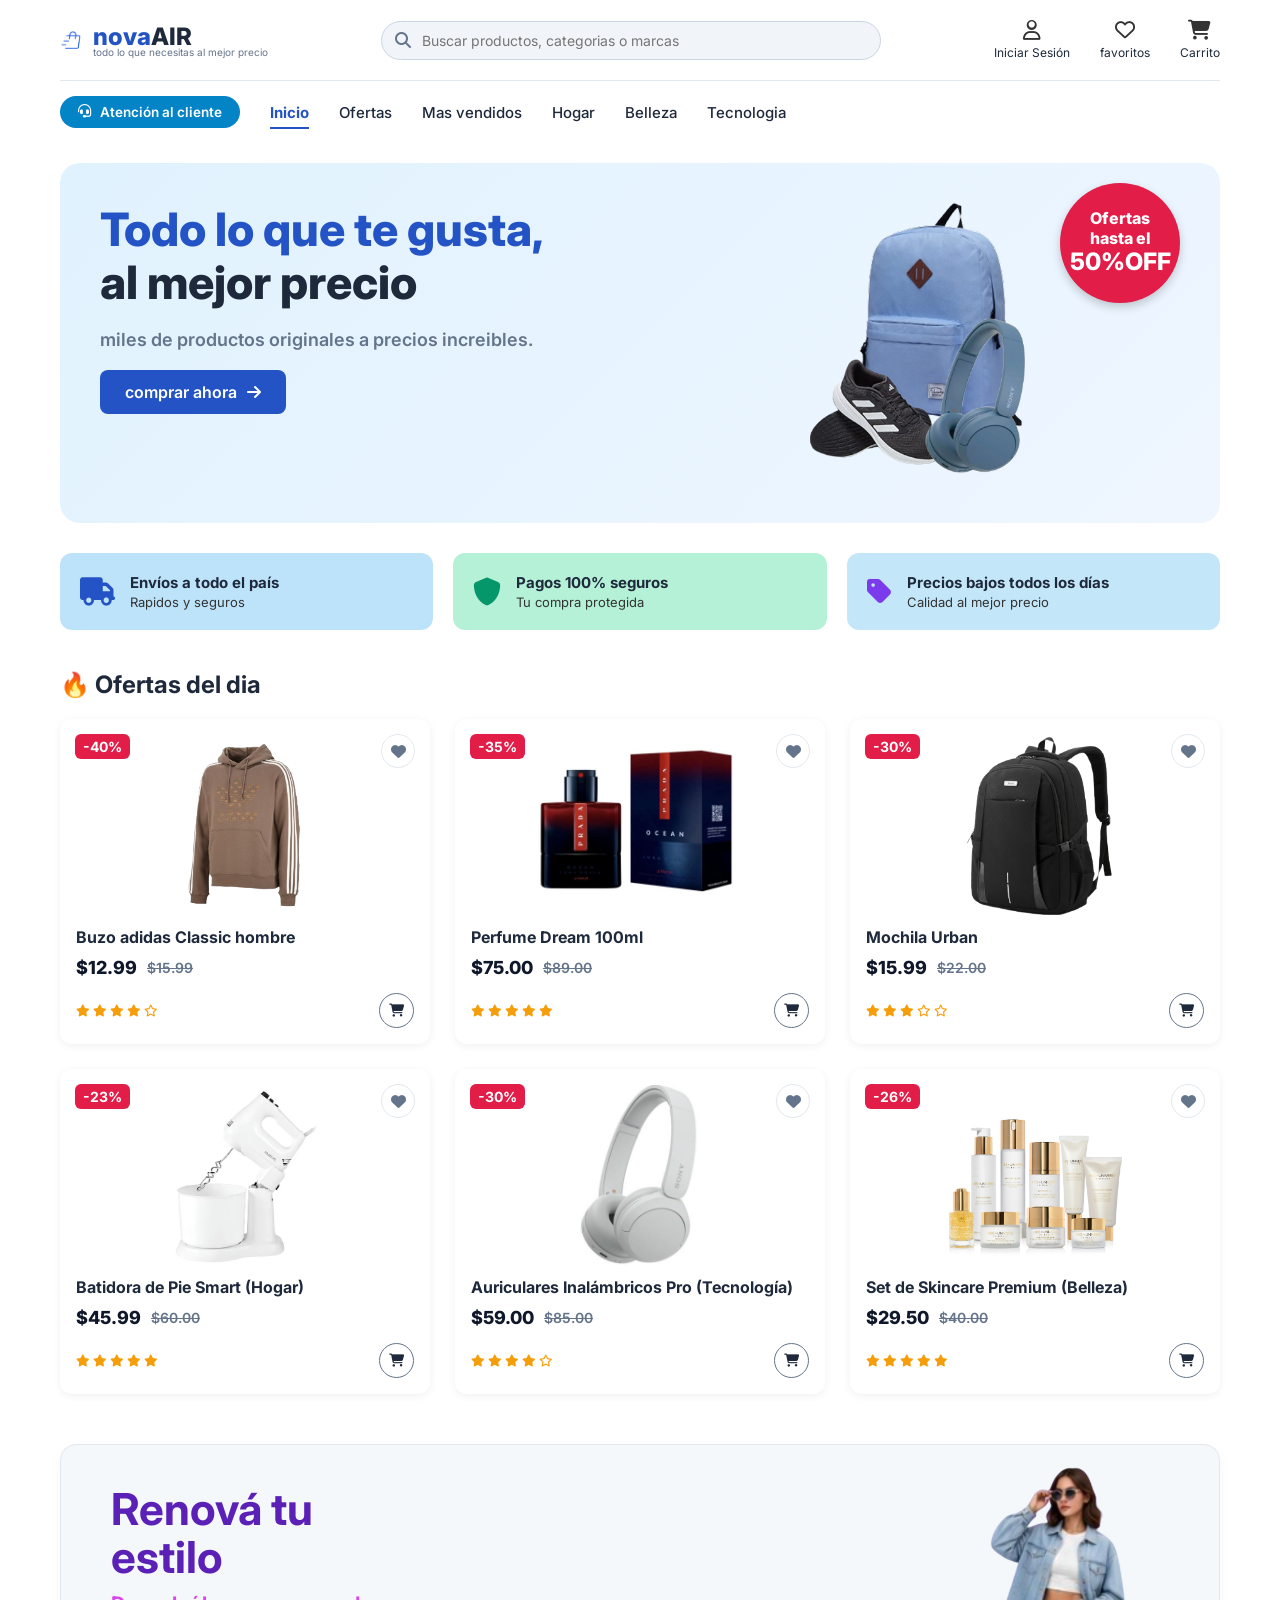
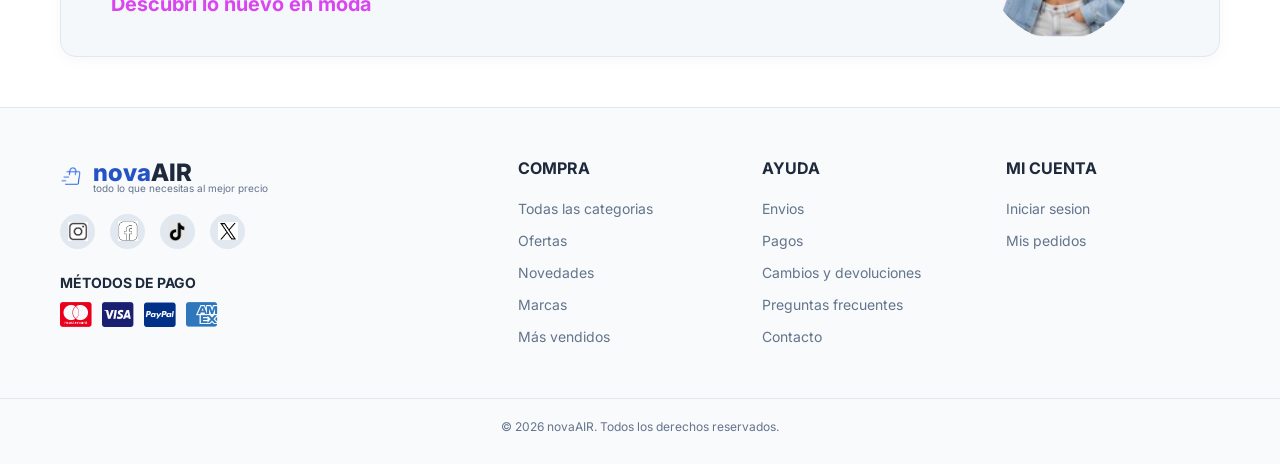
==== commit cc54d09d: "todo" ====
--- a/index.html
+++ b/index.html
@@ -6,8 +6,9 @@
     <title>novaAIR - Tienda Online</title>
     <link href="https://fonts.googleapis.com/css2?family=Inter:wght@400;500;600;700;800&display=swap" rel="stylesheet">
     <!-- Iconos de FontAwesome -->
-<link rel="stylesheet" href="https://cdnjs.cloudflare.com/ajax/libs/font-awesome/6.5.2/css/all.min.css">
-   <link rel="stylesheet" href="Css/style.css">
+    <link rel="stylesheet" href="https://cdnjs.cloudflare.com/ajax/libs/font-awesome/6.5.2/css/all.min.css">
+    <link rel="stylesheet" href="Css/style.css">
+    <link rel="stylesheet" href="Css/buscador.css">
 </head>
 <body>
 
@@ -21,10 +22,10 @@
                 </div>
             </a>
 
-          <div class="search-bar">
-    <i class="fa-solid fa-magnifying-glass"></i>
-    <input type="text" placeholder="Buscar productos, categorias o marcas">
-</div>
+            <div class="search-bar">
+                <i class="fa-solid fa-magnifying-glass"></i>
+                <input type="text" placeholder="Buscar productos, categorias o marcas">
+            </div>
 
             <div class="user-actions">
                 <button class="action-item" id="btnLogin" onclick="onUserIconClick()">
@@ -45,16 +46,20 @@
         </header>
 
         <!-- BARRA DE NAVEGACIÓN -->
-       <nav class="navbar">
-    <ul class="nav-links">
-        <li><a href="index.html">Inicio</a></li>
-        <li><a href="ofertas.html">Ofertas</a></li>
-        <li><a href="mas-vendidos.html">Mas vendidos</a></li>
-        <li><a href="hogar.html">Hogar</a></li>
-        <li><a href="belleza.html">Belleza</a></li>
-        <li><a href="tecnologia.html">Tecnologia</a></li>
-    </ul>
-</nav>
+        <nav class="navbar">
+            <button class="btn-support" onclick="openSupportModal()">
+                <i class="fa-solid fa-headset"></i> Atención al cliente
+            </button>
+            <ul class="nav-links">
+                <li><a href="index.html">Inicio</a></li>
+                <li><a href="ofertas.html">Ofertas</a></li>
+                <li><a href="mas-vendidos.html">Mas vendidos</a></li>
+                <li><a href="hogar.html">Hogar</a></li>
+                <li><a href="belleza.html">Belleza</a></li>
+                <li><a href="tecnologia.html">Tecnologia</a></li>
+            </ul>
+        </nav>
+
         <main>
             <section class="hero">
                 <div class="hero-content">
@@ -100,7 +105,7 @@
 
             <h3 class="section-title" id="ofertas">🔥 Ofertas del dia</h3>
             <section class="products-grid" id="productsGrid">
-                </section>
+            </section>
 
             <section class="promo-banner">
                 <div class="promo-text">
@@ -165,7 +170,7 @@
                     <li><button onclick="mostrarInfo('fa-solid fa-credit-card', 'Pagos', 'Aceptamos tarjetas de crédito, débito y pagos contra entrega. Todas las transacciones están protegidas con encriptación de extremo a extremo.')">Pagos</button></li>
                     <li><button onclick="mostrarInfo('fa-solid fa-rotate-left', 'Cambios y devoluciones', 'Tienes 30 días desde la recepción de tu pedido para solicitar un cambio o devolución sin costo adicional.')">Cambios y devoluciones</button></li>
                     <li><button onclick="mostrarInfo('fa-solid fa-circle-question', 'Preguntas frecuentes', '¿Tienes dudas sobre tu pedido, pagos o envíos? Visita nuestro centro de ayuda o escríbenos y te responderemos en menos de 24 horas.')">Preguntas frecuentes</button></li>
-                    <li><button onclick="mostrarInfo('fa-solid fa-headset', 'Contacto', 'Escríbenos a soporte@novaair.com o al chat en línea, disponible de lunes a sábado de 8:00 a.m. a 6:00 p.m.')">Contacto</button></li>
+                    <li><button onclick="openSupportModal()">Contacto</button></li>
                 </ul>
             </div>
 
@@ -286,11 +291,81 @@
         </div>
     </div>
 
+    <!-- MODAL ATENCIÓN AL CLIENTE -->
+    <div id="supportModal" class="support-modal">
+        <div class="support-modal-content">
+            <button class="support-close-btn" onclick="closeSupportModal()">&times;</button>
+            
+            <div class="support-header">
+                <i class="fa-solid fa-headset"></i>
+                <h2>¡Estamos para ayudarte!</h2>
+                <p>En <strong>novaAIR</strong> tu opinión y satisfacción son nuestra prioridad. Cuéntanos qué necesitas:</p>
+            </div>
+
+            <div class="support-options">
+                <button class="support-tab active" onclick="switchSupportTab('opinion')">
+                    <i class="fa-solid fa-star"></i> Opinión
+                </button>
+                <button class="support-tab" onclick="switchSupportTab('queja')">
+                    <i class="fa-solid fa-circle-exclamation"></i> Queja o Reclamo
+                </button>
+                <button class="support-tab" onclick="switchSupportTab('contacto')">
+                    <i class="fa-solid fa-comments"></i> Contacto
+                </button>
+            </div>
+
+            <div class="support-body">
+                <!-- Formulario de Opinión -->
+                <form id="supportFormOpinion" class="support-form active" onsubmit="handleSupportSubmit(event, '¡Gracias por tus comentarios! Nos ayudan a mejorar cada día.')">
+                    <label>¿Cómo evaluarías tu experiencia?</label>
+                    <div class="star-rating">
+                        <i class="fa-solid fa-star active" onclick="setRating(1)"></i>
+                        <i class="fa-solid fa-star active" onclick="setRating(2)"></i>
+                        <i class="fa-solid fa-star active" onclick="setRating(3)"></i>
+                        <i class="fa-solid fa-star active" onclick="setRating(4)"></i>
+                        <i class="fa-solid fa-star active" onclick="setRating(5)"></i>
+                    </div>
+                    <input type="text" placeholder="Tu nombre (opcional)">
+                    <textarea placeholder="Déjanos tus comentarios o sugerencias..." required></textarea>
+                    <button type="submit" class="btn-submit-support">Enviar Opinión</button>
+                </form>
+
+                <!-- Formulario de Queja -->
+                <form id="supportFormQueja" class="support-form" onsubmit="handleSupportSubmit(event, 'Hemos recibido tu reporte. Nuestro equipo te contactará muy pronto.')">
+                    <input type="email" placeholder="Tu correo electrónico para darte respuesta" required>
+                    <input type="text" placeholder="Asunto de la queja (ej. Producto dañado, demora)" required>
+                    <textarea placeholder="Describe lo sucedido con el mayor detalle posible..." required></textarea>
+                    <button type="submit" class="btn-submit-support alert-btn">Enviar Reporte</button>
+                </form>
+
+                <!-- Sección de Contacto -->
+                <div id="supportContact" class="support-form">
+                    <div class="contact-info-card">
+                        <i class="fa-brands fa-whatsapp"></i>
+                        <div>
+                            <h4>Atención Inmediata</h4>
+                            <p>Escríbenos directamente a nuestro WhatsApp oficial de soporte.</p>
+                        </div>
+                    </div>
+                    <div class="contact-info-card">
+                        <i class="fa-solid fa-envelope"></i>
+                        <div>
+                            <h4>Correo de Soporte</h4>
+                            <p>soporte@novaair.com (Respuesta en menos de 24h)</p>
+                        </div>
+                    </div>
+                </div>
+            </div>
+        </div>
+    </div>
+
     <div id="toast"><i class="fa-solid fa-circle-check"></i><span id="toastText">Listo</span></div>
-     <script src="JS/main.js"></script>
-    <!-- SCRIPT PRINCIPAL -->
+
+    <script src="JS/main.js"></script>
+    <script src="js/buscador.js"></script>
+
+    <!-- SCRIPT PRINCIPAL DE LA TIENDA Y MODAL DE SOPORTE -->
     <script>
-       
         /* =====================================================
            ESTADO DE LA APLICACIÓN (en memoria, se reinicia al recargar)
            ===================================================== */
@@ -332,7 +407,6 @@
                 discount: '-30%',
                 stars: 3
             },
-            // NUEVA FILA: Hogar, Tecnología y Belleza
             {
                 id: 'p4',
                 title: 'Batidora de Pie Smart (Hogar)',
@@ -375,6 +449,7 @@
 
         function renderProducts() {
             const grid = document.getElementById('productsGrid');
+            if(!grid) return;
             grid.innerHTML = products.map(p => `
                 <article class="product-card">
                     <div class="discount-badge">${p.discount}</div>
@@ -421,7 +496,6 @@
             toastTimer = setTimeout(() => toast.classList.remove('show'), 2200);
         }
 
-        // Cerrar modal al hacer clic fuera de la caja
         document.querySelectorAll('.modal-overlay').forEach(overlay => {
             overlay.addEventListener('click', (e) => {
                 if (e.target === overlay) overlay.classList.remove('active');
@@ -646,7 +720,7 @@
         }
 
         /* =====================================================
-           SIMULACIÓN DE COMPRA (CHECKOUT)
+           CHECKOUT Y PEDIDOS
            ===================================================== */
         function irACheckout() {
             const entries = Object.entries(state.cart);
@@ -691,9 +765,6 @@
             abrirModal('successModal');
         }
 
-        /* =====================================================
-           MIS PEDIDOS
-           ===================================================== */
         function verPedidos() {
             if (!state.user) {
                 mostrarToast('Inicia sesión para ver tus pedidos.');
@@ -724,149 +795,53 @@
         }
 
         /* =====================================================
-           INICIALIZACIÓN
+           LÓGICA DE ATENCIÓN AL CLIENTE
            ===================================================== */
+        function openSupportModal() {
+            document.getElementById('supportModal').classList.add('active');
+        }
+
+        function closeSupportModal() {
+            document.getElementById('supportModal').classList.remove('active');
+        }
+
+        function switchSupportTab(tab) {
+            document.querySelectorAll('.support-tab').forEach(b => b.classList.remove('active'));
+            document.querySelectorAll('.support-form').forEach(f => f.classList.remove('active'));
+
+            if (tab === 'opinion') {
+                document.querySelectorAll('.support-tab')[0].classList.add('active');
+                document.getElementById('supportFormOpinion').classList.add('active');
+            } else if (tab === 'queja') {
+                document.querySelectorAll('.support-tab')[1].classList.add('active');
+                document.getElementById('supportFormQueja').classList.add('active');
+            } else if (tab === 'contacto') {
+                document.querySelectorAll('.support-tab')[2].classList.add('active');
+                document.getElementById('supportContact').classList.add('active');
+            }
+        }
+
+        function setRating(stars) {
+            const icons = document.querySelectorAll('.star-rating i');
+            icons.forEach((icon, index) => {
+                if (index < stars) {
+                    icon.classList.add('active');
+                } else {
+                    icon.classList.remove('active');
+                }
+            });
+        }
+
+        function handleSupportSubmit(e, message) {
+            e.preventDefault();
+            closeSupportModal();
+            mostrarToast(message);
+        }
+
+        /* INICIALIZACIÓN */
         renderProducts();
         actualizarUI();
         actualizarBadges();
-        </script>
-        <!-- MODAL DE ATENCIÓN AL CLIENTE -->
-<div id="supportModal" class="support-modal">
-    <div class="support-modal-content">
-        <button class="support-close-btn" onclick="closeSupportModal()">&times;</button>
-        
-        <div class="support-header">
-            <i class="fa-solid fa-headset"></i>
-            <h2>¡Estamos para ayudarte!</h2>
-            <p>En <strong>novaAIR</strong> tu opinión y satisfacción son nuestra prioridad. Cuéntanos qué necesitas:</p>
-        </div>
-
-        <div class="support-options">
-            <button class="support-tab active" onclick="switchSupportTab('opinion')">
-                <i class="fa-solid fa-star"></i> Opinión
-            </button>
-            <button class="support-tab" onclick="switchSupportTab('queja')">
-                <i class="fa-solid fa-circle-exclamation"></i> Queja o Reclamo
-            </button>
-            <button class="support-tab" onclick="switchSupportTab('contacto')">
-                <i class="fa-solid fa-comments"></i> Contacto
-            </button>
-        </div>
-
-        <div class="support-body">
-            <!-- Formulario de Opinión -->
-            <form id="supportFormOpinion" class="support-form active" onsubmit="handleSupportSubmit(event, '¡Gracias por tus comentarios! Nos ayudan a mejorar cada día.')">
-                <label>¿Cómo evaluarías tu experiencia?</label>
-                <div class="star-rating">
-                    <i class="fa-solid fa-star active" onclick="setRating(1)"></i>
-                    <i class="fa-solid fa-star active" onclick="setRating(2)"></i>
-                    <i class="fa-solid fa-star active" onclick="setRating(3)"></i>
-                    <i class="fa-solid fa-star active" onclick="setRating(4)"></i>
-                    <i class="fa-solid fa-star active" onclick="setRating(5)"></i>
-                </div>
-                <input type="text" placeholder="Tu nombre (opcional)">
-                <textarea placeholder="Déjanos tus comentarios o sugerencias..." required></textarea>
-                <button type="submit" class="btn-submit-support">Enviar Opinión</button>
-            </form>
-
-            <!-- Formulario de Queja -->
-            <form id="supportFormQueja" class="support-form" onsubmit="handleSupportSubmit(event, 'Hemos recibido tu reporte. Nuestro equipo te contactará muy pronto.')">
-                <input type="email" placeholder="Tu correo electrónico para darte respuesta" required>
-                <input type="text" placeholder="Asunto de la queja (ej. Producto dañado, demora)" required>
-                <textarea placeholder="Describe lo sucedido con el mayor detalle posible..." required></textarea>
-                <button type="submit" class="btn-submit-support alert-btn">Enviar Reporte</button>
-            </form>
-
-            <!-- Sección de Contacto -->
-            <div id="supportContact" class="support-form">
-                <div class="contact-info-card">
-                    <i class="fa-brands fa-whatsapp"></i>
-                    <div>
-                        <h4>Atención Inmediata</h4>
-                        <p>Escríbenos directamente a nuestro WhatsApp oficial de soporte.</p>
-                    </div>
-                </div>
-                <div class="contact-info-card">
-                    <i class="fa-solid fa-envelope"></i>
-                    <div>
-                        <h4>Correo de Soporte</h4>
-                        <p>soporte@novaair.com (Respuesta en menos de 24h)</p>
-                    </div>
-                </div>
-            </div>
-        </div>
-    </div>
-</div>
     </script>
-<script src="js/buscador.js"></script>
-<!-- =========================================================
-     VENTANA FLOTANTE DE ATENCIÓN AL CLIENTE
-     ========================================================= -->
-<div id="supportModal" class="support-modal">
-    <div class="support-modal-content">
-        <button class="support-close-btn" onclick="closeSupportModal()">&times;</button>
-        
-        <div class="support-header">
-            <i class="fa-solid fa-headset"></i>
-            <h2>¡Estamos para ayudarte!</h2>
-            <p>En <strong>novaAIR</strong> tu opinión y satisfacción son nuestra prioridad. Cuéntanos qué necesitas:</p>
-        </div>
-
-        <div class="support-options">
-            <button class="support-tab active" onclick="switchSupportTab('opinion')">
-                <i class="fa-solid fa-star"></i> Opinión
-            </button>
-            <button class="support-tab" onclick="switchSupportTab('queja')">
-                <i class="fa-solid fa-circle-exclamation"></i> Queja o Reclamo
-            </button>
-            <button class="support-tab" onclick="switchSupportTab('contacto')">
-                <i class="fa-solid fa-comments"></i> Contacto
-            </button>
-        </div>
-
-        <div class="support-body">
-            <!-- Formulario de Opinión -->
-            <form id="supportFormOpinion" class="support-form active" onsubmit="handleSupportSubmit(event, '¡Gracias por tus comentarios! Nos ayudan a mejorar cada día.')">
-                <label>¿Cómo evaluarías tu experiencia?</label>
-                <div class="star-rating">
-                    <i class="fa-solid fa-star active" onclick="setRating(1)"></i>
-                    <i class="fa-solid fa-star active" onclick="setRating(2)"></i>
-                    <i class="fa-solid fa-star active" onclick="setRating(3)"></i>
-                    <i class="fa-solid fa-star active" onclick="setRating(4)"></i>
-                    <i class="fa-solid fa-star active" onclick="setRating(5)"></i>
-                </div>
-                <input type="text" placeholder="Tu nombre (opcional)">
-                <textarea placeholder="Déjanos tus comentarios o sugerencias..." required></textarea>
-                <button type="submit" class="btn-submit-support">Enviar Opinión</button>
-            </form>
-
-            <!-- Formulario de Queja -->
-            <form id="supportFormQueja" class="support-form" onsubmit="handleSupportSubmit(event, 'Hemos recibido tu reporte. Nuestro equipo te contactará muy pronto.')">
-                <input type="email" placeholder="Tu correo electrónico para darte respuesta" required>
-                <input type="text" placeholder="Asunto de la queja (ej. Producto dañado, demora)" required>
-                <textarea placeholder="Describe lo sucedido con el mayor detalle posible..." required></textarea>
-                <button type="submit" class="btn-submit-support alert-btn">Enviar Reporte</button>
-            </form>
-
-            <!-- Sección de Contacto -->
-            <div id="supportContact" class="support-form">
-                <div class="contact-info-card">
-                    <i class="fa-brands fa-whatsapp"></i>
-                    <div>
-                        <h4>Atención Inmediata</h4>
-                        <p>Escríbenos directamente a nuestro WhatsApp oficial de soporte.</p>
-                    </div>
-                </div>
-                <div class="contact-info-card">
-                    <i class="fa-solid fa-envelope"></i>
-                    <div>
-                        <h4>Correo de Soporte</h4>
-                        <p>soporte@novaair.com (Respuesta en menos de 24h)</p>
-                    </div>
-                </div>
-            </div>
-        </div>
-    </div>
-</div>
 </body>
 </html>
--- a/Css/style.css
+++ b/Css/style.css
@@ -9,12 +9,12 @@
     --bg-light: #F4F7FB;
     --text-dark: #1E293B;
     --text-gray: #64748B;
-    --text-muted: #64748B; /* Alias usado en algunas vistas */
+    --text-muted: #64748B; 
     --border-color: #E2E8F0;
-    --card-border: #E2E8F0; /* Alias usado en algunas vistas */
+    --card-border: #E2E8F0; 
     --success-green: #059669;
     --danger-red: #E11D48;
-    --discount-red: #E11D48; /* Alias */
+    --discount-red: #E11D48; 
     --star-yellow: #F59E0B;
     --footer-bg: #F8FAFC;
 }
@@ -27,7 +27,7 @@
 }
 
 body {
-    background-color: #ffffff; /* Algunas vistas usan F8FAFC, ajustaremos con clases */
+    background-color: #ffffff; 
     color: var(--text-dark);
 }
 
@@ -42,13 +42,13 @@
     padding: 0 20px;
 }
 
-/* Contenedor alternativo usado en Hogar y Ofertas */
 .layout-container {
     width: 100%;
     max-width: 1200px;
     background-color: #FFFFFF;
     min-height: 100vh;
     margin: 0 auto;
+    padding: 0 20px;
 }
 
 /* --- 3. HEADER Y BUSCADOR --- */
@@ -85,6 +85,7 @@
     max-width: 500px;
     position: relative;
     margin: 0 20px;
+    z-index: 1000;
 }
 .search-bar input {
     width: 100%;
@@ -158,14 +159,6 @@
     padding: 15px 0;
     gap: 30px;
 }
-.layout-container {
-    width: 100%;
-    max-width: 1200px;
-    background-color: #FFFFFF;
-    min-height: 100vh;
-    margin: 0 auto;
-    padding: 0 20px; /* Igualamos el padding al de .container */
-}
 .layout-container nav { padding: 15px 0; }
 
 .btn-categories {
@@ -179,6 +172,7 @@
     align-items: center;
     gap: 10px;
     cursor: pointer;
+    display: none !important; /* Oculto según tus estilos heredados */
 }
 .nav-links {
     display: flex;
@@ -206,23 +200,20 @@
     overflow: hidden;
     min-height: 350px;
 }
-
-/* Degradado específico para la vista de belleza */
 .hero.hero-belleza {
     background: linear-gradient(135deg, #FDF4F6 0%, #FDE4EC 100%);
 }
-
 .hero-banner { 
-    margin: 20px 0; /* Esto quita los márgenes de los lados y lo hace ancho */
+    margin: 20px 0; 
     background: linear-gradient(135deg, #E0F2FE 0%, #EFF6FF 100%);
-    border-radius: 20px; /* Igualamos el borde al del inicio */
-    padding: 40px; /* Igualamos el espacio interno */
+    border-radius: 20px; 
+    padding: 40px; 
     display: flex;
     justify-content: space-between;
     align-items: center;
     position: relative;
     overflow: hidden;
-    min-height: 350px; /* Aumentamos la altura para que sea igual al inicio */
+    min-height: 350px; 
 }
 
 .hero-content { max-width: 50%; z-index: 2; }
@@ -261,8 +252,7 @@
     background-position: center;
     background-repeat: no-repeat;
 }
-
-.hero-image-wrap { /* Usado en Hogar */
+.hero-image-wrap { 
     width: 380px; height: 260px; z-index: 1; flex-shrink: 0;
     border-radius: 18px; overflow: hidden; box-shadow: 0 15px 30px rgba(37, 99, 235, 0.18);
 }
@@ -288,7 +278,7 @@
     z-index: 3;
 }
 .hero-badge.badge-blue { background-color: var(--primary-blue); }
-.hero-badge.badge-amber { background-color: #F59E0B; } /* Para más vendidos */
+.hero-badge.badge-amber { background-color: #F59E0B; } 
 .hero-badge span { font-size: 24px; }
 .badge-discount span { font-size: 11px; text-transform: uppercase; }
 .badge-discount strong { font-size: 20px; }
@@ -297,12 +287,7 @@
 .benefits-banner, .hero-features {
     display: flex;
     gap: 20px;
-    margin-top: 30px;
-}
-.hero-features {
-    display: flex;
-    gap: 20px;
-    margin: 30px 0; /* Esto quita los márgenes laterales para igualarlas al inicio */
+    margin: 30px 0;
 }
 
 .benefit-card, .feature-item {
@@ -359,9 +344,8 @@
     gap: 25px;
     margin-bottom: 50px;
 }
-.products-section { margin: 0 40px 50px 40px; } /* Ajuste para hogar/ofertas */
-/* Asegura que la tarjeta controle el flujo */
-/* Contenedor estándar para las tarjetas de producto */
+.products-section { margin: 0 0 50px 0; } 
+
 .product-card {
     background: #ffffff;
     border-radius: 12px;
@@ -371,33 +355,22 @@
     flex-direction: column;
     justify-content: space-between;
     overflow: hidden;
-}
-
-/* Área donde va la imagen dentro de la tarjeta */
+    position: relative;
+    transition: box-shadow 0.3s ease, transform 0.3s ease;
+}
+.product-card:hover { transform: translateY(-5px); box-shadow: 0 10px 25px rgba(0,0,0,0.05); }
+
 .product-card img,
 .product-card .product-image,
 .product-card .product-img,
 .product-img-container img {
     width: 100% !important;
-    height: 180px !important;    /* Ajusta la altura fija de la imagen */
-    object-fit: contain !important; /* Mantiene la proporción de la imagen sin recortarla ni estirarla */
+    height: 180px !important; 
+    object-fit: contain !important; 
     display: block;
     margin: 0 auto 12px auto;
-}
-
-/* Fuerza a todas las imágenes dentro de las tarjetas a no salirse */
-.product-card img, 
-.product-card .product-image, 
-.product-card .product-img {
-    width: 100%;
-    height: 200px;             /* Altura fija para uniformar */
-    object-fit: cover;         /* Recorta proporcionalmente sin deformar */
-    display: block;
     border-radius: 8px 8px 0 0;
 }
-
-
-.product-card:hover { transform: translateY(-5px); box-shadow: 0 10px 25px rgba(0,0,0,0.05); }
 
 .discount-badge, .tag-discount {
     position: absolute; top: 15px; left: 15px; font-size: 14px;
@@ -419,26 +392,11 @@
 .favorite-toggle:hover { transform: scale(1.08); }
 .favorite-toggle.active { color: var(--danger-red); border-color: var(--danger-red); }
 
-/* Contenedor fijo para la imagen dentro de la tarjeta */
 .product-img-container {
-    width: 100%;
-    height: 200px;            /* Altura fija para todas las imágenes */
-    display: flex;
-    justify-content: center;  /* Centra horizontalmente */
-    align-items: center;      /* Centra verticalmente */
-    overflow: hidden;         /* Oculta lo que se sobresalga */
-    margin-bottom: 15px;
-}
-
-/* Control estricto del tamaño de la imagen */
-.product-img {
-    max-width: 100%;
-    max-height: 100%;
-    width: auto;
-    height: auto;
-    object-fit: contain;      /* Mantiene la proporción sin deformar */
-    display: block;
-}
+    width: 100%; height: 200px; display: flex; justify-content: center; align-items: center;
+    overflow: hidden; margin-bottom: 15px;
+}
+
 .product-info { width: 100%; text-align: left; }
 .product-title { font-size: 16px; font-weight: 700; margin-bottom: 10px; color: #1E293B; }
 .product-prices, .price-container { display: flex; align-items: center; gap: 10px; margin-bottom: 15px; }
@@ -479,7 +437,7 @@
 .footer-col h4, .footer-column h5 { font-size: 16px; font-weight: 700; margin-bottom: 20px; text-transform: uppercase; color: var(--text-dark); }
 .footer-col ul li, .footer-column ul li { margin-bottom: 12px; }
 .footer-col ul li a, .footer-col ul li button, .footer-column ul li a, .footer-column ul li button {
-    color: var(--text-gray); font-size: 14px; background: none; border: none; cursor: pointer; text-align: left; transition: color 0.3s;
+    color: var(--text-gray); font-size: 14px; background: none; border: none; cursor: pointer; text-align: left; transition: color 0.3s; padding: 0;
 }
 .footer-col ul li a:hover, .footer-col ul li button:hover, .footer-column ul li a:hover, .footer-column ul li button:hover {
     color: var(--primary-blue);
@@ -556,3 +514,297 @@
 }
 #toast.show { opacity: 1; transform: translateX(-50%) translateY(0); }
 #toast i { color: #34D399; }
+
+/* =========================================================
+   MODAL DE ATENCIÓN AL CLIENTE
+   ========================================================= */
+.support-modal {
+    display: none;
+    position: fixed; top: 0; left: 0; width: 100%; height: 100%;
+    background-color: rgba(0, 0, 0, 0.5);
+    z-index: 10005;
+    justify-content: center; align-items: center;
+}
+.support-modal.active { display: flex; }
+
+.support-modal-content {
+    background: #fff; padding: 25px; border-radius: 12px;
+    width: 90%; max-width: 450px; position: relative;
+}
+.support-close-btn {
+    position: absolute; top: 15px; right: 15px; background: none;
+    border: none; font-size: 24px; cursor: pointer; color: var(--text-gray);
+}
+.support-form { display: none; flex-direction: column; gap: 12px; margin-top: 15px; }
+.support-form.active { display: flex; }
+
+.support-options {
+    display: flex; gap: 10px; margin-top: 15px;
+    border-bottom: 2px solid #eee; padding-bottom: 10px;
+}
+.support-tab {
+    background: none; border: none; cursor: pointer; padding: 5px 10px;
+    font-weight: 600; color: var(--text-gray); font-size: 14px;
+}
+.support-tab.active {
+    color: var(--primary-blue); border-bottom: 2px solid var(--primary-blue);
+    margin-bottom: -12px;
+}
+
+.star-rating i { cursor: pointer; color: #ccc; font-size: 20px;}
+.star-rating i.active { color: #F59E0B; }
+
+.support-form input, .support-form textarea {
+    width: 100%; padding: 10px; border-radius: 8px;
+    border: 1px solid var(--border-color); font-family: 'Inter', sans-serif;
+}
+.btn-submit-support {
+    background: var(--primary-blue); color: white; border: none;
+    padding: 10px; border-radius: 8px; cursor: pointer; font-weight: 600;
+}
+.contact-info-card {
+    display: flex; gap: 15px; align-items: center; background: var(--bg-light);
+    padding: 15px; border-radius: 8px; margin-bottom: 10px;
+}
+.contact-info-card i { font-size: 24px; color: var(--primary-blue); }
+
+.btn-support {
+    display: inline-flex !important;
+    align-items: center;
+    gap: 8px;
+    background-color: #0284C7 !important;
+    color: #ffffff !important;
+    border: none !important;
+    padding: 8px 18px !important;
+    border-radius: 20px !important;
+    font-weight: 600 !important;
+    font-size: 13.5px !important;
+    cursor: pointer !important;
+    transition: background-color 0.2s ease, transform 0.1s ease !important;
+}
+.btn-support:hover {
+    background-color: #0369A1 !important;
+    transform: translateY(-1px);
+}
+
+/* =========================================================
+   BUSCADOR GLOBAL UNIFICADO (novaAIR)
+   ========================================================= */
+.search-dropdown {
+    position: absolute;
+    top: calc(100% + 8px);
+    left: 0;
+    right: 0;
+    background: #ffffff;
+    border-radius: 16px;
+    box-shadow: 0 12px 35px rgba(0, 0, 0, 0.15);
+    border: 1px solid #E2E8F0;
+    max-height: 480px;
+    overflow-y: auto;
+    display: none;
+    z-index: 9999;
+    animation: searchFadeIn 0.2s ease-out;
+}
+.search-dropdown.active { display: block; }
+
+@keyframes searchFadeIn {
+    from { opacity: 0; transform: translateY(-8px); }
+    to { opacity: 1; transform: translateY(0); }
+}
+
+.search-results-list { list-style: none; margin: 0; padding: 8px 0; }
+.search-item {
+    display: flex; align-items: center; gap: 14px; padding: 10px 16px;
+    cursor: pointer; transition: background-color 0.15s ease;
+    text-decoration: none; color: inherit;
+}
+.search-item:hover, .search-item.selected { background-color: #F1F5F9; }
+
+.search-item-img {
+    width: 48px; height: 48px; border-radius: 8px; object-fit: contain;
+    background: #F8FAFC; border: 1px solid #E2E8F0; flex-shrink: 0;
+}
+.search-item-details { flex: 1; min-width: 0; }
+.search-item-title {
+    font-size: 13.5px; font-weight: 600; color: #1E293B;
+    white-space: nowrap; overflow: hidden; text-overflow: ellipsis;
+}
+.search-item-title mark { background: #FEF08A; color: #854D0E; border-radius: 2px; padding: 0 2px; }
+.search-item-meta { display: flex; align-items: center; gap: 10px; font-size: 12px; margin-top: 2px; }
+.search-item-category {
+    color: #64748B; background: #F1F5F9; padding: 2px 6px;
+    border-radius: 4px; font-size: 10.5px; font-weight: 600;
+}
+.search-item-price { font-weight: 800; color: #2563EB; }
+
+.search-empty-state { padding: 24px 16px; text-align: center; color: #64748B; }
+.search-empty-state i { font-size: 32px; color: #94A3B8; margin-bottom: 8px; display: block; }
+.search-empty-state p { font-size: 13.5px; font-weight: 500; margin: 0; }
+
+.search-dropdown::-webkit-scrollbar { width: 6px; }
+.search-dropdown::-webkit-scrollbar-thumb { background: #CBD5E1; border-radius: 4px; }
+
+
+/* =========================================================
+   NOTIFICACIÓN PERSONALIZADA (novaAIR dice:)
+   ========================================================= */
+.novaair-custom-toast {
+    position: fixed; top: 25px; right: 25px; background: #ffffff;
+    border-left: 5px solid #0284C7; box-shadow: 0 10px 30px rgba(0, 0, 0, 0.15);
+    border-radius: 12px; padding: 14px 20px; z-index: 99999;
+    opacity: 0; transform: translateY(-20px);
+    transition: all 0.3s cubic-bezier(0.68, -0.55, 0.265, 1.55);
+}
+.novaair-custom-toast.show { opacity: 1; transform: translateY(0); }
+.novaair-custom-toast .toast-content { display: flex; align-items: center; gap: 14px; }
+.novaair-custom-toast i { font-size: 24px; color: #0284C7; }
+.novaair-custom-toast strong { display: block; font-size: 13.5px; color: #0F172A; margin-bottom: 2px; }
+.novaair-custom-toast p { margin: 0; font-size: 13px; color: #64748B; }
+
+
+/* ===================================================
+   DISEÑO RESPONSIVO (Móviles y Tablets)
+   =================================================== */
+
+img {
+    max-width: 100%;
+    height: auto;
+}
+
+/* ---------------------------------------------------
+   TABLETS (Pantallas hasta 992px)
+   --------------------------------------------------- */
+@media screen and (max-width: 992px) {
+    .hero, .hero-banner {
+        flex-direction: column;
+        text-align: center;
+        padding: 30px 20px;
+    }
+    .hero-content {
+        max-width: 100%;
+        margin-bottom: 30px;
+    }
+    .hero-image-placeholder, .hero-image-wrap {
+        width: 100%;
+        max-width: 400px;
+        margin: 0 auto;
+    }
+    .hero-badge, .badge-discount {
+        top: 10px;
+        right: 10px;
+        width: 90px;
+        height: 90px;
+    }
+    .hero-badge span {
+        font-size: 18px;
+    }
+
+    .products-grid, .product-grid {
+        grid-template-columns: repeat(2, 1fr);
+        gap: 15px;
+    }
+
+    .footer-content, .footer-grid {
+        grid-template-columns: repeat(2, 1fr);
+        gap: 30px;
+    }
+
+    .search-bar {
+        width: 300px;
+    }
+    
+    .promo-banner {
+        padding: 30px;
+    }
+    .promo-image {
+        right: 10px;
+        height: 150px;
+    }
+}
+
+/* ---------------------------------------------------
+   TELÉFONOS MÓVILES (Pantallas hasta 768px)
+   --------------------------------------------------- */
+@media screen and (max-width: 768px) {
+    .top-header, .header-top {
+        flex-direction: column;
+        gap: 15px;
+    }
+    .search-bar {
+        width: 100% !important;
+        max-width: 100% !important;
+        margin: 0;
+    }
+    /* El dropdown de búsqueda se adapta a móviles */
+    .search-dropdown {
+        position: fixed;
+        top: 150px; /* Ajustado para quedar debajo del buscador */
+        left: 10px;
+        right: 10px;
+        max-height: 70vh;
+    }
+
+    .user-actions, .header-actions {
+        width: 100%;
+        justify-content: space-around;
+    }
+
+    .navbar .nav-links, nav .nav-links {
+        flex-wrap: wrap;
+        justify-content: center;
+        gap: 10px;
+    }
+
+    .hero h2, .hero-content h2 {
+        font-size: 32px;
+    }
+
+    .benefits-banner, .hero-features {
+        flex-direction: column;
+        gap: 15px;
+    }
+
+    .products-grid, .product-grid {
+        grid-template-columns: 1fr;
+    }
+
+    .footer-content, .footer-grid {
+        grid-template-columns: 1fr;
+        text-align: center;
+    }
+    .footer-col ul li button, 
+    .footer-col ul li a,
+    .footer-column ul li a, 
+    .footer-column ul li button {
+        text-align: center;
+        margin: 0 auto;
+        display: block;
+    }
+    .social-icons {
+        justify-content: center;
+    }
+    .payment-icons {
+        justify-content: center;
+        display: flex;
+        gap: 10px;
+    }
+
+    .promo-banner {
+        flex-direction: column;
+        text-align: center;
+        min-height: auto;
+    }
+    .promo-image {
+        position: relative;
+        right: 0;
+        top: 0;
+        transform: none;
+        margin-top: 20px;
+        height: 200px;
+    }
+    
+    .modal-box {
+        padding: 20px;
+        margin: 10px;
+    }
+}
--- a/Css/buscador.css
+++ b/Css/buscador.css
@@ -0,0 +1,438 @@
+/* =========================================================
+   BUSCADOR GLOBAL UNIFICADO (novaAIR)
+   ========================================================= */
+
+.search-bar {
+    position: relative !important;
+    z-index: 1000;
+}
+
+.search-dropdown {
+    position: absolute;
+    top: calc(100% + 8px);
+    left: 0;
+    right: 0;
+    background: #ffffff;
+    border-radius: 16px;
+    box-shadow: 0 12px 35px rgba(0, 0, 0, 0.15);
+    border: 1px solid #E2E8F0;
+    max-height: 480px;
+    overflow-y: auto;
+    display: none;
+    z-index: 9999;
+    animation: searchFadeIn 0.2s ease-out;
+}
+
+.search-dropdown.active {
+    display: block;
+}
+
+@keyframes searchFadeIn {
+    from { opacity: 0; transform: translateY(-8px); }
+    to { opacity: 1; transform: translateY(0); }
+}
+
+.search-results-list {
+    list-style: none;
+    margin: 0;
+    padding: 8px 0;
+}
+
+.search-item {
+    display: flex;
+    align-items: center;
+    gap: 14px;
+    padding: 10px 16px;
+    cursor: pointer;
+    transition: background-color 0.15s ease;
+    text-decoration: none;
+    color: inherit;
+}
+
+.search-item:hover,
+.search-item.selected {
+    background-color: #F1F5F9;
+}
+
+.search-item-img {
+    width: 48px;
+    height: 48px;
+    border-radius: 8px;
+    object-fit: contain;
+    background: #F8FAFC;
+    border: 1px solid #E2E8F0;
+    flex-shrink: 0;
+}
+
+.search-item-details {
+    flex: 1;
+    min-width: 0;
+}
+
+.search-item-title {
+    font-size: 13.5px;
+    font-weight: 600;
+    color: #1E293B;
+    white-space: nowrap;
+    overflow: hidden;
+    text-overflow: ellipsis;
+}
+
+.search-item-title mark {
+    background: #FEF08A;
+    color: #854D0E;
+    border-radius: 2px;
+    padding: 0 2px;
+}
+
+.search-item-meta {
+    display: flex;
+    align-items: center;
+    gap: 10px;
+    font-size: 12px;
+    margin-top: 2px;
+}
+
+.search-item-category {
+    color: #64748B;
+    background: #F1F5F9;
+    padding: 2px 6px;
+    border-radius: 4px;
+    font-size: 10.5px;
+    font-weight: 600;
+}
+
+.search-item-price {
+    font-weight: 800;
+    color: #2563EB;
+}
+
+.search-empty-state {
+    padding: 24px 16px;
+    text-align: center;
+    color: #64748B;
+}
+
+.search-empty-state i {
+    font-size: 32px;
+    color: #94A3B8;
+    margin-bottom: 8px;
+    display: block;
+}
+
+.search-empty-state p {
+    font-size: 13.5px;
+    font-weight: 500;
+    margin: 0;
+}
+
+.search-dropdown::-webkit-scrollbar {
+    width: 6px;
+}
+.search-dropdown::-webkit-scrollbar-thumb {
+    background: #CBD5E1;
+    border-radius: 4px;
+}
+
+@media (max-width: 768px) {
+    .search-bar {
+        width: 100% !important;
+        max-width: 100% !important;
+    }
+    .search-dropdown {
+        position: fixed;
+        top: 65px;
+        left: 10px;
+        right: 10px;
+        max-height: 70vh;
+    }
+}
+/* =========================================================
+   BOTÓN Y MODAL DE ATENCIÓN AL CLIENTE
+   ========================================================= */
+
+.btn-support {
+    background-color: #0284C7 !important;
+    color: #ffffff !important;
+    border: none;
+    padding: 8px 18px;
+    border-radius: 20px;
+    font-weight: 600;
+    font-size: 13.5px;
+    cursor: pointer;
+    display: inline-flex;
+    align-items: center;
+    gap: 8px;
+    transition: background-color 0.2s, transform 0.1s;
+}
+
+.btn-support:hover {
+    background-color: #0369A1 !important;
+    transform: translateY(-1px);
+}
+
+/* Modal Overlay */
+.support-modal {
+    position: fixed;
+    top: 0;
+    left: 0;
+    width: 100%;
+    height: 100%;
+    background: rgba(15, 23, 42, 0.6);
+    backdrop-filter: blur(4px);
+    display: none;
+    justify-content: center;
+    align-items: center;
+    z-index: 10000;
+    padding: 16px;
+}
+
+.support-modal.active {
+    display: flex;
+    animation: modalFadeIn 0.25s ease-out;
+}
+
+@keyframes modalFadeIn {
+    from { opacity: 0; transform: scale(0.95); }
+    to { opacity: 1; transform: scale(1); }
+}
+
+/* Modal Content Card */
+.support-modal-content {
+    background: #ffffff;
+    width: 100%;
+    max-width: 480px;
+    border-radius: 24px;
+    padding: 28px;
+    position: relative;
+    box-shadow: 0 20px 40px rgba(0, 0, 0, 0.2);
+}
+
+.support-close-btn {
+    position: absolute;
+    top: 18px;
+    right: 20px;
+    background: #F1F5F9;
+    border: none;
+    font-size: 20px;
+    width: 32px;
+    height: 32px;
+    border-radius: 50%;
+    cursor: pointer;
+    color: #64748B;
+}
+
+.support-header {
+    text-align: center;
+    margin-bottom: 20px;
+}
+
+.support-header i {
+    font-size: 40px;
+    color: #0284C7;
+    margin-bottom: 8px;
+}
+
+.support-header h2 {
+    font-size: 20px;
+    color: #0F172A;
+    margin: 0 0 6px 0;
+}
+
+.support-header p {
+    font-size: 13px;
+    color: #64748B;
+    margin: 0;
+}
+
+/* Tabs */
+.support-options {
+    display: flex;
+    gap: 6px;
+    background: #F8FAFC;
+    padding: 4px;
+    border-radius: 12px;
+    margin-bottom: 20px;
+}
+
+.support-tab {
+    flex: 1;
+    border: none;
+    background: transparent;
+    padding: 8px 4px;
+    font-size: 12px;
+    font-weight: 600;
+    color: #64748B;
+    border-radius: 8px;
+    cursor: pointer;
+    transition: all 0.2s;
+}
+
+.support-tab.active {
+    background: #ffffff;
+    color: #0284C7;
+    box-shadow: 0 2px 8px rgba(0,0,0,0.06);
+}
+
+/* Form Elements */
+.support-form {
+    display: none;
+    flex-direction: column;
+    gap: 12px;
+}
+
+.support-form.active {
+    display: flex;
+}
+
+.support-form label {
+    font-size: 12.5px;
+    font-weight: 600;
+    color: #334155;
+    text-align: center;
+}
+
+.star-rating {
+    display: flex;
+    justify-content: center;
+    gap: 8px;
+    color: #CBD5E1;
+    font-size: 22px;
+    cursor: pointer;
+}
+
+.star-rating i.active {
+    color: #EAB308;
+}
+
+.support-form input,
+.support-form textarea {
+    width: 100%;
+    padding: 10px 14px;
+    border: 1px solid #E2E8F0;
+    border-radius: 10px;
+    font-size: 13px;
+    outline: none;
+    background: #F8FAFC;
+}
+
+.support-form textarea {
+    height: 90px;
+    resize: none;
+}
+
+.btn-submit-support {
+    background: #0284C7;
+    color: #ffffff;
+    border: none;
+    padding: 10px;
+    border-radius: 10px;
+    font-weight: 700;
+    font-size: 13.5px;
+    cursor: pointer;
+    margin-top: 4px;
+}
+
+.btn-submit-support.alert-btn {
+    background: #EF4444;
+}
+
+.contact-info-card {
+    display: flex;
+    align-items: center;
+    gap: 14px;
+    background: #F8FAFC;
+    padding: 12px 16px;
+    border-radius: 12px;
+    border: 1px solid #E2E8F0;
+}
+
+.contact-info-card i {
+    font-size: 24px;
+    color: #0284C7;
+}
+
+.contact-info-card h4 {
+    margin: 0;
+    font-size: 13.5px;
+    color: #1E293B;
+}
+
+.contact-info-card p {
+    margin: 2px 0 0 0;
+    font-size: 12px;
+    color: #64748B;
+}
+/* Limpieza de botones heredados o sobrantes */
+.btn-categories,
+.categories-dropdown,
+.dropdown-container {
+    display: none !important;
+}
+
+/* Estilo limpio para el nuevo botón de Atención al cliente */
+.btn-support {
+    display: inline-flex !important;
+    align-items: center;
+    gap: 8px;
+    background-color: #0284C7 !important;
+    color: #ffffff !important;
+    border: none !important;
+    padding: 8px 18px !important;
+    border-radius: 20px !important;
+    font-weight: 600 !important;
+    font-size: 13.5px !important;
+    cursor: pointer !important;
+    transition: background-color 0.2s ease, transform 0.1s ease !important;
+}
+
+.btn-support:hover {
+    background-color: #0369A1 !important;
+    transform: translateY(-1px);
+}
+/* =========================================================
+   NOTIFICACIÓN PERSONALIZADA (novaAIR dice:)
+   ========================================================= */
+.novaair-custom-toast {
+    position: fixed;
+    top: 25px;
+    right: 25px;
+    background: #ffffff;
+    border-left: 5px solid #0284C7;
+    box-shadow: 0 10px 30px rgba(0, 0, 0, 0.15);
+    border-radius: 12px;
+    padding: 14px 20px;
+    z-index: 99999;
+    opacity: 0;
+    transform: translateY(-20px);
+    transition: all 0.3s cubic-bezier(0.68, -0.55, 0.265, 1.55);
+}
+
+.novaair-custom-toast.show {
+    opacity: 1;
+    transform: translateY(0);
+}
+
+.novaair-custom-toast .toast-content {
+    display: flex;
+    align-items: center;
+    gap: 14px;
+}
+
+.novaair-custom-toast i {
+    font-size: 24px;
+    color: #0284C7;
+}
+
+.novaair-custom-toast strong {
+    display: block;
+    font-size: 13.5px;
+    color: #0F172A;
+    margin-bottom: 2px;
+}
+
+.novaair-custom-toast p {
+    margin: 0;
+    font-size: 13px;
+    color: #64748B;
+}
